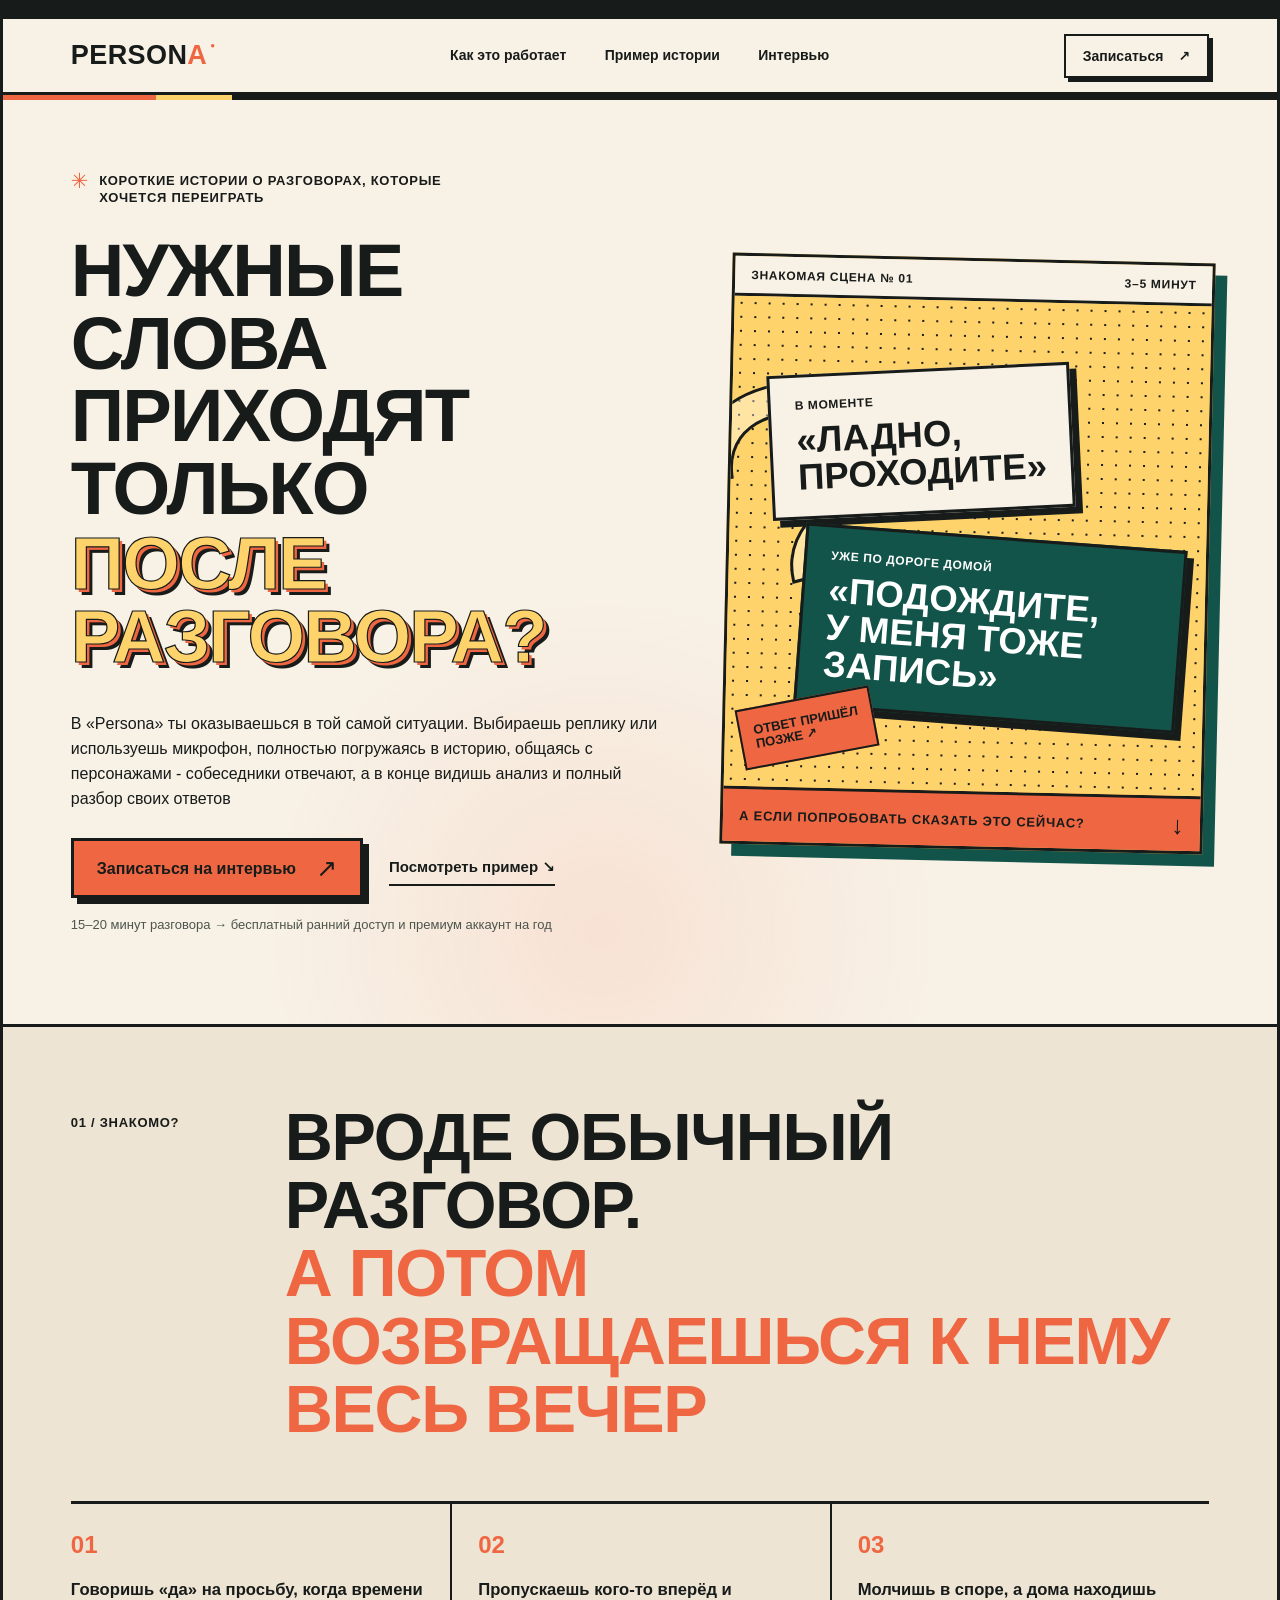
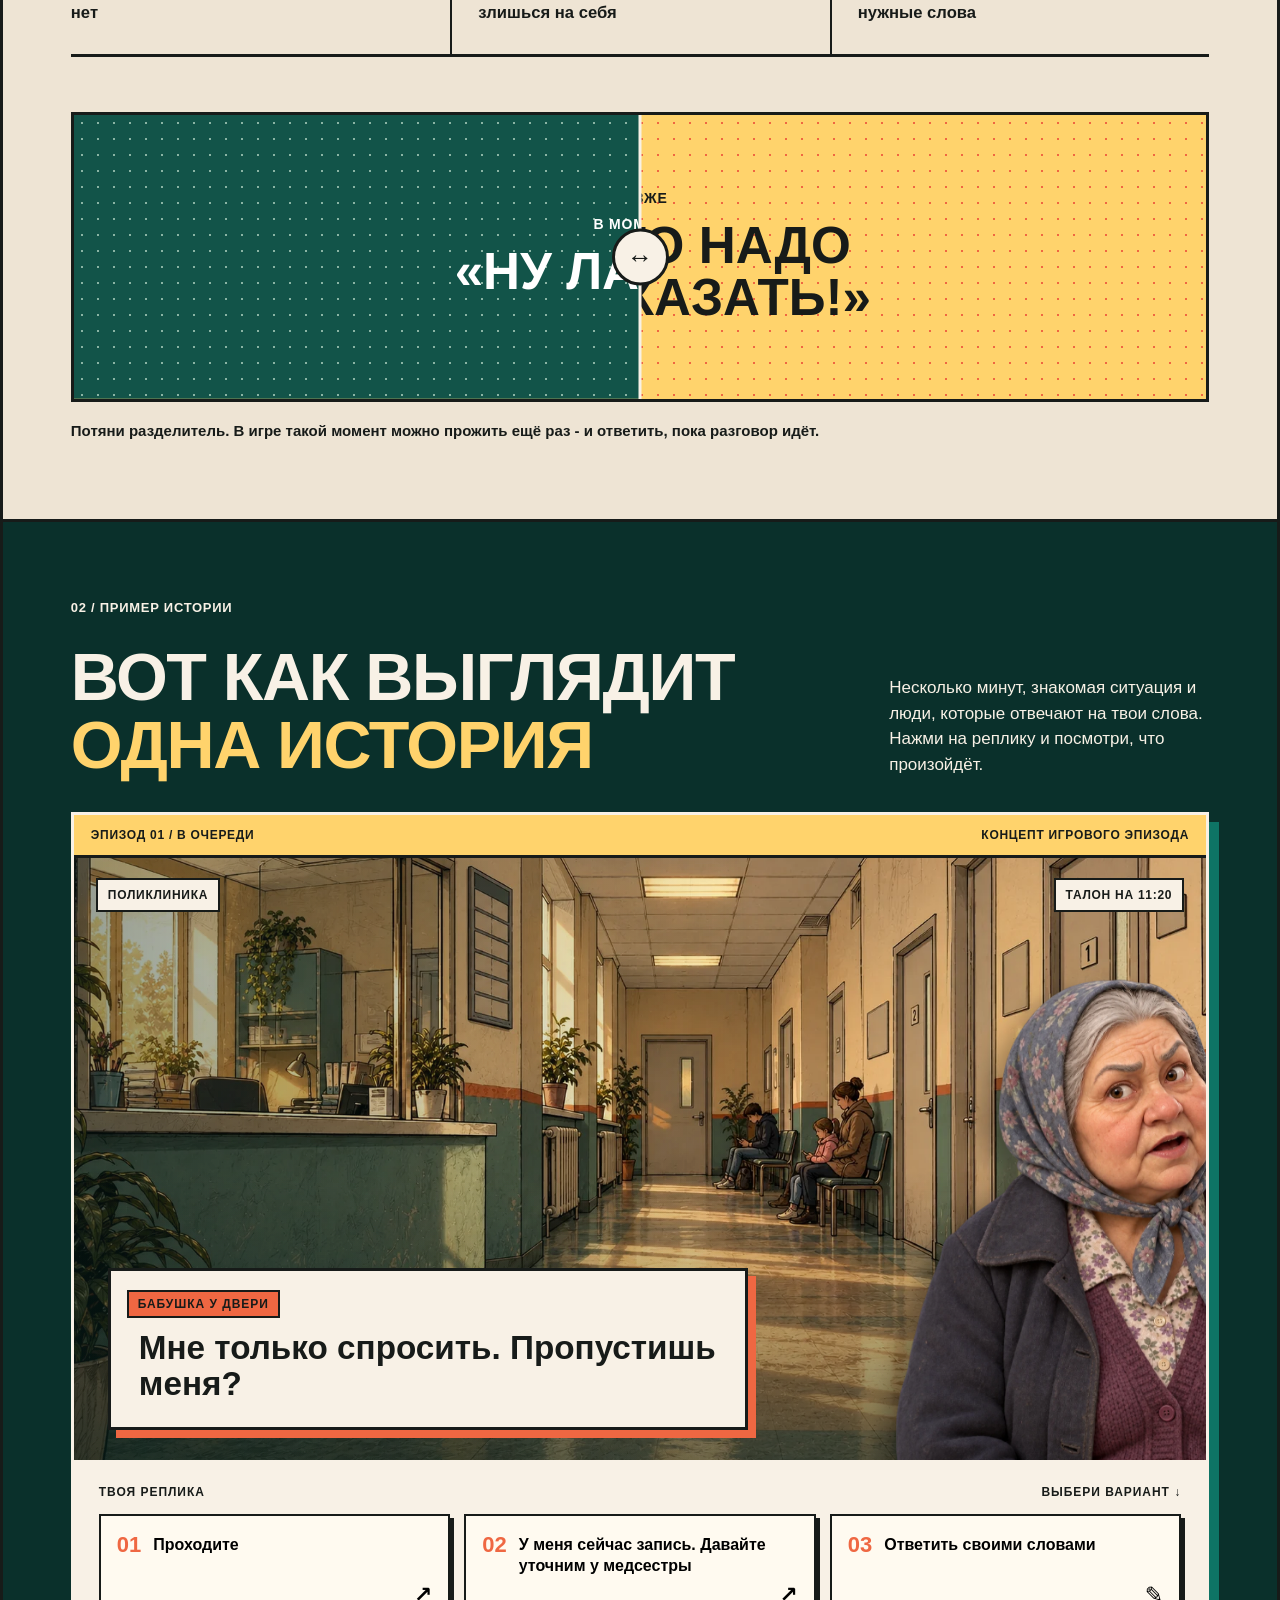
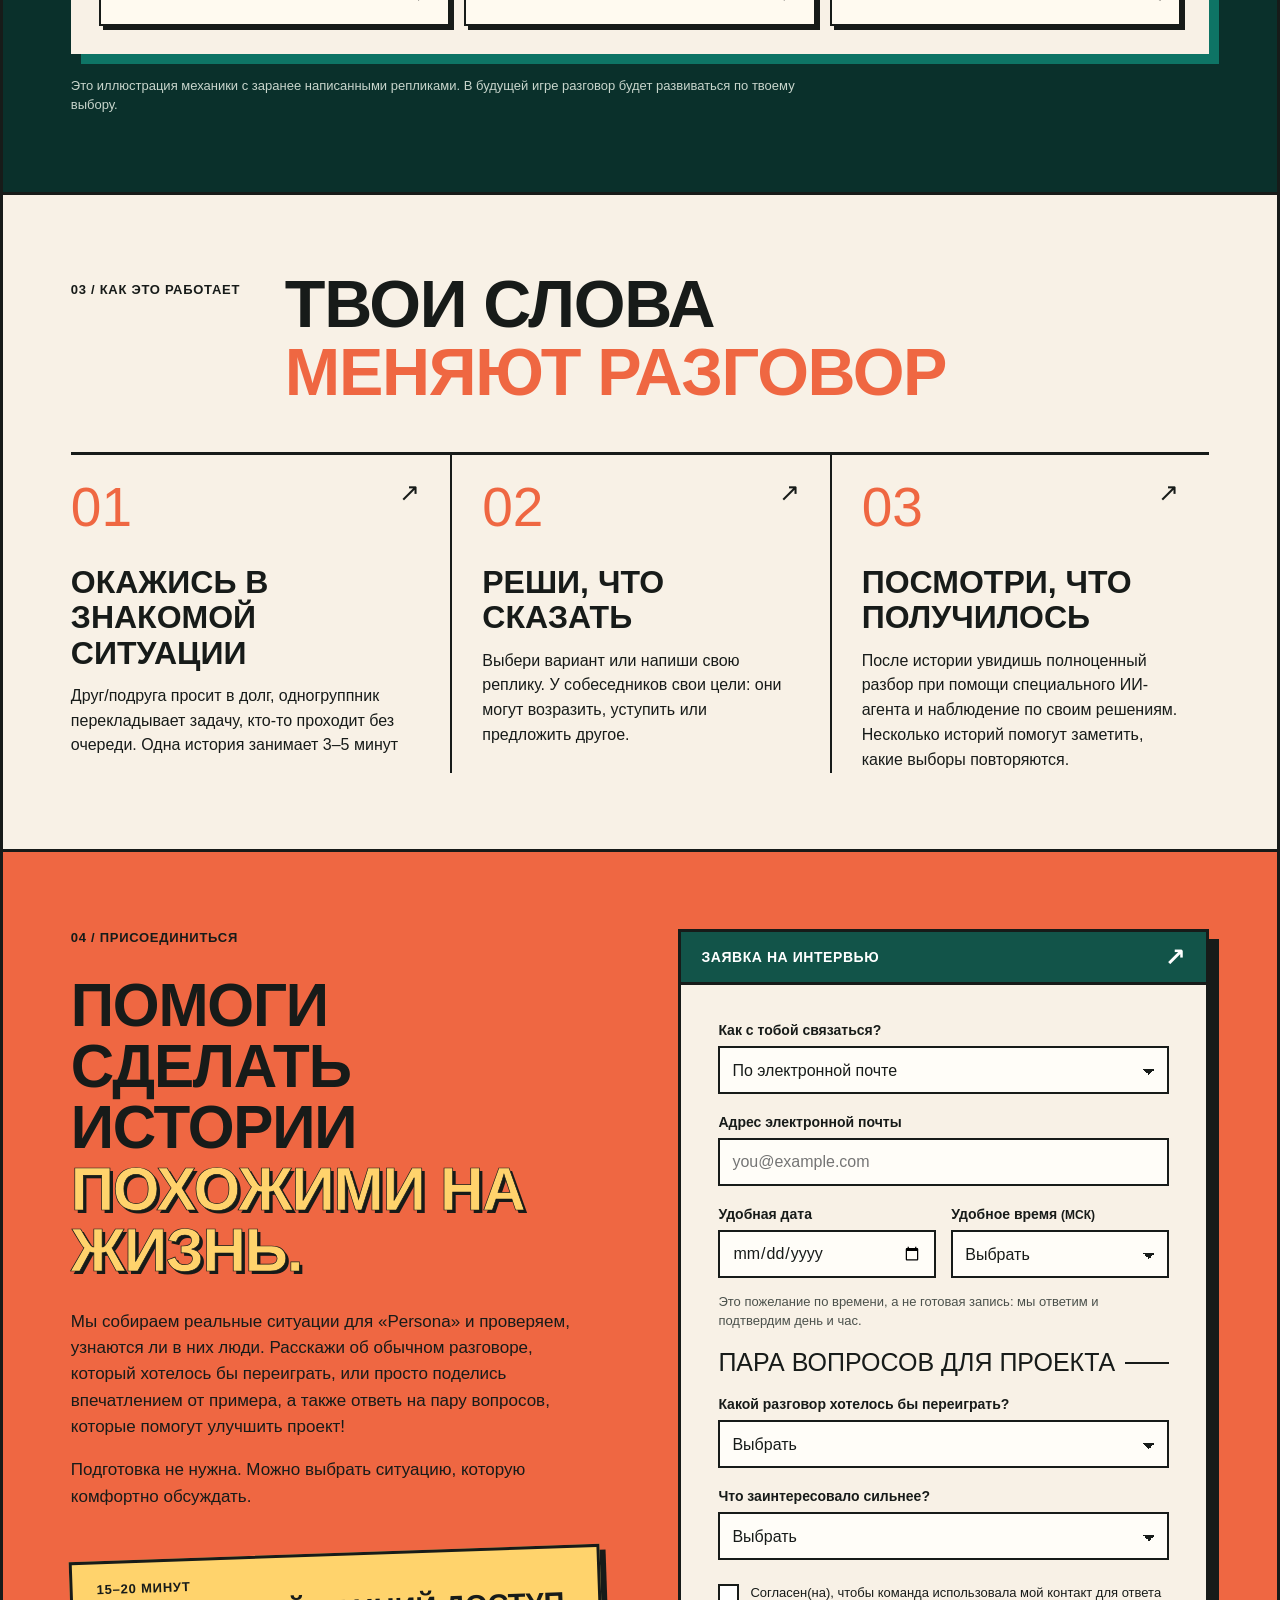
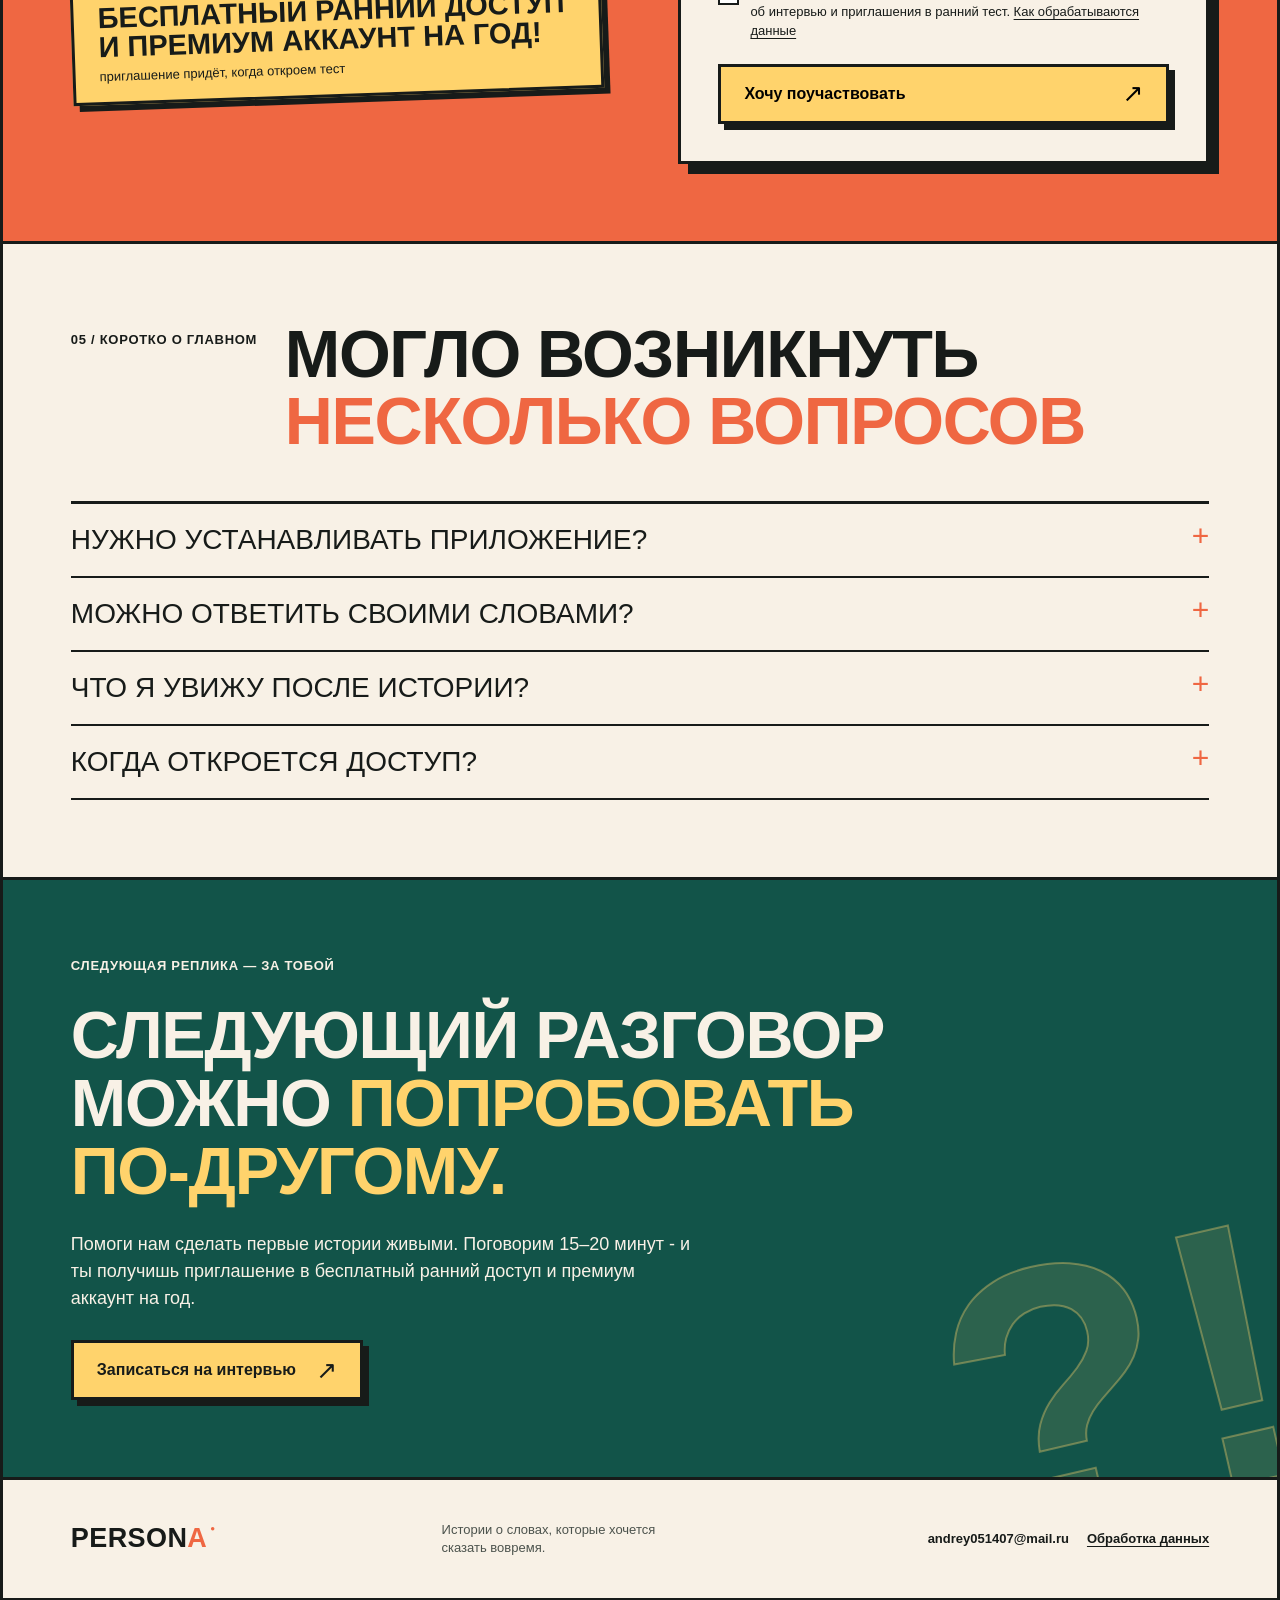
==== index.html @ 8c2a0b8b "update dots" ====
<!doctype html>
<html lang="ru">
  <head>
    <meta charset="utf-8">
    <meta name="viewport" content="width=device-width, initial-scale=1">
    <meta name="theme-color" content="#f8f1e6">
    <meta name="description" content="«Persona» — короткие интерактивные истории о знакомых разговорах. Поговори с командой 15–20 минут и получи приглашение в бесплатный ранний доступ и премиум аккаунт на год.">
    <meta property="og:title" content="Persona — разговор можно попробовать по-другому">
    <meta property="og:description" content="Нужные слова приходят только после разговора? Короткие истории о выборе слов в знакомых ситуациях.">
    <meta property="og:type" content="website">
    <title>Persona — разговор можно попробовать по-другому</title>
    <link rel="stylesheet" href="./styles.css">
    <script defer src="./config.js"></script>
    <script defer src="./script.js"></script>
  </head>
  <body>
    <a class="skip-link" href="#main">К содержанию</a>
    <div class="site-shell">
      <header class="site-header">
        <a class="wordmark" href="#top" aria-label="Persona — наверх">PERSON<span>A</span><span class="wordmark-dot">●</span></a>
        <nav class="main-nav" aria-label="Разделы сайта">
          <a href="#how">Как это работает</a>
          <a href="#story">Пример истории</a>
          <a href="#interview">Интервью</a>
        </nav>
        <a class="header-cta" href="#interview">Записаться <span aria-hidden="true">↗</span></a>
      </header>

      <main id="main">
        <section id="top" class="hero section-frame">
          <div class="hero-copy">
            <p class="eyebrow"><span class="eyebrow-mark">✳</span> Короткие истории о разговорах, которые хочется переиграть</p>
            <h1>Нужные слова<br>приходят только<br><span class="hero-impact">после<br>разговора?</span></h1>
            <p class="hero-description">В «Persona» ты оказываешься в той самой ситуации. Выбираешь реплику или используешь микрофон, полностью погружаясь в историю, общаясь с персонажами - собеседники отвечают, а в конце видишь анализ и полный разбор своих ответов</p>
            <div class="hero-actions">
              <a class="button button-primary" href="#interview">Записаться на интервью <span aria-hidden="true">↗</span></a>
              <a class="text-link" href="#story">Посмотреть пример <span aria-hidden="true">↘</span></a>
            </div>
            <p class="microcopy">15–20 минут разговора → бесплатный ранний доступ и премиум аккаунт на год</p>
          </div>
          <div class="hero-art" aria-label="Иллюстрация: обычный ответ в моменте и более точные слова позже">
            <div class="poster-top"><span>ЗНАКОМАЯ СЦЕНА № 01</span><span>3–5 МИНУТ</span></div>
            <div class="poster-body">
              <div class="poster-burst" aria-hidden="true">?</div>
              <div class="poster-speech poster-speech-one"><small>В МОМЕНТЕ</small><strong>«Ладно,<br>проходите»</strong></div>
              <div class="poster-speech poster-speech-two"><small>УЖЕ ПО ДОРОГЕ ДОМОЙ</small><strong>«Подождите,<br>у меня тоже запись»</strong></div>
              <div class="poster-stamp">ОТВЕТ ПРИШЁЛ<br>ПОЗЖЕ ↗</div>
            </div>
            <div class="poster-bottom"><span>А ЕСЛИ ПОПРОБОВАТЬ СКАЗАТЬ ЭТО СЕЙЧАС?</span><span>↓</span></div>
          </div>
        </section>

        <section class="recognition section-frame" aria-labelledby="recognition-title">
          <div class="section-heading-row">
            <p class="section-index">01 / ЗНАКОМО?</p>
            <h2 id="recognition-title">Вроде обычный разговор.<br><em>А потом возвращаешься к нему весь вечер</em></h2>
          </div>
          <div class="recognition-list">
            <p><span>01</span> Говоришь «да» на просьбу, когда времени нет</p>
            <p><span>02</span> Пропускаешь кого-то вперёд и злишься на себя</p>
            <p><span>03</span> Молчишь в споре, а дома находишь нужные слова</p>
          </div>
          <div class="comparison" id="comparison" style="--split:50%">
            <div class="comparison-side comparison-after"><div><span>ПОЗЖЕ</span><strong>«Вот что надо<br>было сказать!»</strong></div></div>
            <div class="comparison-side comparison-before"><div><span>В МОМЕНТЕ</span><strong>«Ну ладно...»</strong></div></div>
            <div class="comparison-line" aria-hidden="true"><span>↔</span></div>
            <input class="comparison-range" type="range" min="0" max="100" value="50" aria-label="Открыть ответ в моменте поверх мысли после разговора">
          </div>
          <p class="comparison-caption">Потяни разделитель. В игре такой момент можно прожить ещё раз - и ответить, пока разговор идёт.</p>
        </section>

        <section id="story" class="story-section section-frame" aria-labelledby="story-title">
          <div class="story-intro">
            <div><p class="section-index">02 / ПРИМЕР ИСТОРИИ</p><h2 id="story-title">Вот как выглядит<br><em>одна история</em></h2></div>
            <p>Несколько минут, знакомая ситуация и люди, которые отвечают на твои слова. Нажми на реплику и посмотри, что произойдёт.</p>
          </div>
          <div class="story-shell">
            <div class="story-topbar"><span>ЭПИЗОД 01 / В ОЧЕРЕДИ</span><span>КОНЦЕПТ ИГРОВОГО ЭПИЗОДА</span></div>
            <div class="scene" id="scene">
              <img class="scene-background" src="./assets/clinic-corridor.webp" alt="Рисованный коридор российской поликлиники с ожидающими приёма людьми" width="1600" height="900">
              <div class="scene-shade" aria-hidden="true"></div>
              <img class="scene-character" id="sceneCharacter" src="./assets/grandmother-neutral.webp" alt="Пожилая женщина в платке ждёт у двери кабинета" width="1145" height="1374">
              <div class="scene-meta"><span>ПОЛИКЛИНИКА</span><span>ТАЛОН НА 11:20</span></div>
              <div class="dialogue" aria-live="polite"><span class="dialogue-speaker" id="speaker">БАБУШКА У ДВЕРИ</span><p id="dialogueText">Мне только спросить. Пропустишь меня?</p></div>
            </div>
            <div class="choice-area" id="choiceArea">
              <div class="choice-label"><span>ТВОЯ РЕПЛИКА</span><span>ВЫБЕРИ ВАРИАНТ ↓</span></div>
              <div class="choices">
                <button type="button" class="choice" data-choice="agree"><span class="choice-number">01</span><span>Проходите</span><span class="choice-arrow" aria-hidden="true">↗</span></button>
                <button type="button" class="choice" data-choice="clarify"><span class="choice-number">02</span><span>У меня сейчас запись. Давайте уточним у медсестры</span><span class="choice-arrow" aria-hidden="true">↗</span></button>
                <button type="button" class="choice choice-own" id="ownReplyButton" aria-expanded="false" aria-controls="ownReplyPanel"><span class="choice-number">03</span><span>Ответить своими словами</span><span class="choice-arrow" aria-hidden="true">✎</span></button>
              </div>
              <form class="own-reply" id="ownReplyPanel" hidden>
                <label for="ownReply">Что бы ты сказал(а)?</label>
                <div class="own-reply-input"><input id="ownReply" name="ownReply" maxlength="220" placeholder="Напиши свою реплику…" required><button class="mic-button" id="micButton" type="button" hidden aria-label="Произнести ответ" title="Произнести ответ"><svg viewBox="0 0 24 24" aria-hidden="true"><rect x="9" y="2" width="6" height="13" rx="3"/><path d="M5 11a7 7 0 0 0 14 0M12 18v4m-4 0h8"/></svg></button><button class="reply-submit" type="submit">Ответить ↗</button></div>
                <p class="reply-hint" id="replyHint">Это концепт. Написанный ответ покажет пример продолжения, без анализа твоих слов.</p>
              </form>
              <div class="story-result" id="storyResult" hidden aria-live="polite"><p class="result-label">КОНЦЕПТ РАЗБОРА</p><p id="resultText"></p><p class="method-label">ЧТО МОЖНО ПОПРОБОВАТЬ</p><p class="method-text" id="methodText"></p><button type="button" class="reset-button" id="resetStory">Попробовать другой ответ ↺</button></div>
            </div>
          </div>
          <p class="story-note">Это иллюстрация механики с заранее написанными репликами. В будущей игре разговор будет развиваться по твоему выбору.</p>
        </section>

        <section id="how" class="how-section section-frame" aria-labelledby="how-title">
          <div class="section-heading-row"><p class="section-index">03 / КАК ЭТО РАБОТАЕТ</p><h2 id="how-title">Твои слова<br><em>меняют разговор</em></h2></div>
          <div class="how-grid">
            <article><span class="how-number">01<span aria-hidden="true">↗</span></span><h3>Окажись в знакомой ситуации</h3><p>Друг/подруга просит в долг, одногруппник перекладывает задачу, кто-то проходит без очереди. Одна история занимает 3–5 минут</p></article>
            <article><span class="how-number">02<span aria-hidden="true">↗</span></span><h3>Реши, что сказать</h3><p>Выбери вариант или напиши свою реплику. У собеседников свои цели: они могут возразить, уступить или предложить другое.</p></article>
            <article><span class="how-number">03<span aria-hidden="true">↗</span></span><h3>Посмотри, что получилось</h3><p>После истории увидишь полноценный разбор при помощи специального ИИ-агента и наблюдение по своим решениям. Несколько историй помогут заметить, какие выборы повторяются.</p></article>
          </div>
        </section>

        <section id="interview" class="interview-section section-frame" aria-labelledby="interview-title">
          <div class="interview-copy">
            <p class="section-index">04 / ПРИСОЕДИНИТЬСЯ</p>
            <h2 id="interview-title">Помоги сделать истории <em>похожими на жизнь.</em></h2>
            <p>Мы собираем реальные ситуации для «Persona» и проверяем, узнаются ли в них люди. Расскажи об обычном разговоре, который хотелось бы переиграть, или просто поделись впечатлением от примера, а также ответь на пару вопросов, которые помогут улучшить проект!</p>
            <p>Подготовка не нужна. Можно выбрать ситуацию, которую комфортно обсуждать.</p>
            <div class="interview-sticker"><span>15–20 МИНУТ</span><strong>бесплатный ранний доступ и премиум аккаунт на год!</strong><small>приглашение придёт, когда откроем тест</small></div>
          </div>
          <div class="form-panel">
            <div class="form-heading"><span>ЗАЯВКА НА ИНТЕРВЬЮ</span><span>↗</span></div>
            <form id="interviewForm" novalidate>
              <label for="contactMethod">Как с тобой связаться?</label>
              <select id="contactMethod" name="Способ связи" required><option value="email">По электронной почте</option><option value="telegram">В Telegram</option></select>
              <label for="contactValue" id="contactLabel">Адрес электронной почты</label>
              <input id="contactValue" name="email" type="email" inputmode="email" autocomplete="email" placeholder="you@example.com" required>
              <div class="form-pair"><div><label for="preferredDate">Удобная дата</label><input id="preferredDate" name="Предпочтительная дата" type="date" required></div><div><label for="preferredTime">Удобное время <small>(МСК)</small></label><select id="preferredTime" name="Предпочтительное время (МСК)" required><option value="">Выбрать</option><option>10:00–12:00</option><option>12:00–14:00</option><option>14:00–16:00</option><option>16:00–18:00</option><option>18:00–20:00</option></select></div></div>
              <p class="form-note">Это пожелание по времени, а не готовая запись: мы ответим и подтвердим день и час.</p>
              <fieldset class="research-fields"><legend>Пара вопросов для проекта</legend><label for="sceneInterest">Какой разговор хотелось бы переиграть?</label><select id="sceneInterest" name="Интересная ситуация" required><option value="">Выбрать</option><option>С друзьями</option><option>На учёбе</option><option>В очереди или другом общественном месте</option><option>Пока не знаю</option></select><label for="featureInterest">Что заинтересовало сильнее?</label><select id="featureInterest" name="Интересная возможность" required><option value="">Выбрать</option><option>Выбор реплики</option><option>Возможность ответить голосом</option><option>Разбор после истории</option><option>Пока не знаю</option></select></fieldset>
              <div class="honeypot" aria-hidden="true"><label for="companySite">Сайт компании</label><input id="companySite" name="_gotcha" type="text" tabindex="-1" autocomplete="off"></div>
              <label class="consent"><input id="consent" name="Согласие на связь" type="checkbox" required><span>Согласен(на), чтобы команда использовала мой контакт для ответа об интервью и приглашения в ранний тест. <a href="./privacy.html">Как обрабатываются данные</a></span></label>
              <button class="button button-form" id="submitButton" type="submit">Хочу поучаствовать <span aria-hidden="true">↗</span></button>
              <p class="form-status" id="formStatus" role="status" aria-live="polite"></p>
            </form>
          </div>
        </section>

        <section class="faq-section section-frame" aria-labelledby="faq-title"><div class="section-heading-row"><p class="section-index">05 / КОРОТКО О ГЛАВНОМ</p><h2 id="faq-title">Могло возникнуть<br><em>несколько вопросов</em></h2></div><div class="faq-list">
          <details><summary>Нужно устанавливать приложение?</summary><p>Нет. Раннюю версию планируем открыть по ссылке в браузере и в Telegram.</p></details>
          <details><summary>Можно ответить своими словами?</summary><p>Да, можно выбрать вариант, написать свою реплику или произнести её. В этом концепте кнопка микрофона появляется, если браузер поддерживает распознавание речи.</p></details>
          <details><summary>Что я увижу после истории?</summary><p>Полный разбор своих решений и методику, по которой можно улучшить свои ответы. По нескольким историям можно будет увидеть, какие выборы повторяются, а над какими вещами ещё стоит поработать.</p></details>
          <details><summary>Когда откроется доступ?</summary><p>Пришлём приглашение участникам интервью, когда будет готов ранний тест.</p></details>
        </div></section>

        <section class="final-cta section-frame" aria-labelledby="final-title"><div><p class="section-index">СЛЕДУЮЩАЯ РЕПЛИКА — ЗА ТОБОЙ</p><h2 id="final-title">Следующий разговор можно <em>попробовать по-другому.</em></h2><p>Помоги нам сделать первые истории живыми. Поговорим 15–20 минут - и ты получишь приглашение в бесплатный ранний доступ и премиум аккаунт на год.</p><a class="button button-light" href="#interview">Записаться на интервью <span aria-hidden="true">↗</span></a></div><span class="final-glyph" aria-hidden="true">?!</span></section>
      </main>

      <footer class="site-footer"><a class="wordmark" href="#top">PERSON<span>A</span><span class="wordmark-dot">●</span></a><span>Истории о словах, которые хочется сказать вовремя.</span><div><span>andrey051407@mail.ru</span><a href="./privacy.html">Обработка данных</a></div></footer>
    </div>
  </body>
</html>
---- styles.css ----
@charset "UTF-8";
:root{--paper:#f8f1e6;--paper-deep:#eee4d4;--ink:#171b19;--teal:#125449;--teal-deep:#0a302b;--orange:#ef6742;--yellow:#ffd36c;--pink:#ff9b83;--line:3px solid var(--ink);font-family:Arial,"DejaVu Sans",sans-serif;color:var(--ink);background:var(--ink)}
*{box-sizing:border-box}
html{scroll-behavior:smooth}
body{margin:0;min-width:320px}
button,input,select{font:inherit}
button,a{-webkit-tap-highlight-color:transparent}
button{cursor:pointer}
a{color:inherit}
img{max-width:100%}
:focus-visible{outline:3px solid #156eec;outline-offset:4px}
::selection{background:var(--orange);color:var(--ink)}
.skip-link{position:absolute;z-index:100;left:20px;top:-80px;background:var(--yellow);border:var(--line);padding:12px 18px;font-weight:700}
.skip-link:focus{top:16px}
.site-shell{max-width:1580px;margin:16px auto;background:var(--paper);border:var(--line);box-shadow:9px 9px 0 #0c3d36;overflow:clip}
.section-frame{padding:clamp(48px,6vw,94px) clamp(24px,5.3vw,86px);scroll-margin-top:78px}
.site-header{height:76px;display:flex;align-items:center;justify-content:space-between;gap:24px;padding:0 clamp(24px,5.3vw,86px);border-bottom:var(--line);background:var(--paper);position:sticky;top:0;z-index:30}
.site-header:after{content:"";height:5px;position:absolute;bottom:-8px;left:0;right:0;background:linear-gradient(90deg,var(--orange) 0 12%,var(--yellow) 12% 18%,var(--ink) 18%)}
.wordmark{font-family:Impact,"Arial Narrow","Nimbus Sans Narrow",sans-serif;font-weight:900;font-size:27px;letter-spacing:.015em;text-decoration:none;white-space:nowrap;line-height:1}
.wordmark span:first-child{color:var(--orange)}.wordmark-dot{font-family:Arial,sans-serif;font-size:8px;vertical-align:top;margin-left:3px;color:var(--orange)}
.main-nav{display:flex;align-items:center;gap:clamp(18px,3vw,44px);font-size:14px;font-weight:800}
.main-nav a{text-decoration:none;border-bottom:2px solid transparent;padding:6px 0}.main-nav a:hover{border-color:var(--orange)}
.header-cta{display:inline-flex;gap:15px;align-items:center;padding:12px 17px;border:2px solid var(--ink);font-size:14px;font-weight:900;text-decoration:none;white-space:nowrap;box-shadow:4px 4px 0 var(--ink);transition:transform .18s,box-shadow .18s}
.header-cta:hover{transform:translate(2px,2px);box-shadow:2px 2px 0 var(--ink);background:var(--yellow)}
.hero{display:grid;grid-template-columns:minmax(0,1.1fr) minmax(0,.9fr);align-items:center;gap:clamp(28px,5vw,90px);background:radial-gradient(circle at 47% 90%,rgba(239,103,66,.11),transparent 31%),var(--paper);border-bottom:var(--line);padding-top:clamp(55px,6vw,90px);padding-bottom:clamp(65px,7vw,105px)}
.hero-copy{position:relative;z-index:1}.eyebrow,.section-index{font-weight:900;font-size:13px;line-height:1.35;letter-spacing:.055em;text-transform:uppercase;margin:0 0 28px}
.eyebrow{max-width:430px;display:flex;align-items:flex-start;gap:10px}.eyebrow-mark{color:var(--orange);font-size:21px;line-height:.9}
h1,h2,h3,p{margin-top:0}h1,h2,h3{font-family:Impact,"Arial Narrow","Nimbus Sans Narrow","DejaVu Sans Condensed",sans-serif;font-stretch:condensed}
h1{font-size:clamp(52px,5.8vw,96px);line-height:.98;letter-spacing:-.025em;margin:0 0 31px;text-transform:uppercase;font-weight:900}
.hero-impact{color:var(--yellow);-webkit-text-stroke:1.2px var(--ink);text-shadow:3px 3px 0 var(--orange),6px 6px 0 var(--ink);display:inline-block;padding:2px 10px 8px 0}
.hero-description{font-size:clamp(16px,1.25vw,19px);line-height:1.55;max-width:600px;margin-bottom:27px}
.hero-actions{display:flex;align-items:center;gap:26px;flex-wrap:wrap}.button{border:var(--line);display:inline-flex;align-items:center;justify-content:space-between;gap:20px;padding:17px 23px;text-decoration:none;font-size:16px;font-weight:900;min-height:60px;line-height:1.1;transition:transform .18s,box-shadow .18s,background .18s}.button span{font-size:25px;font-weight:500;line-height:.6}
.button-primary{background:var(--orange);box-shadow:6px 6px 0 var(--ink)}.button-primary:hover,.button-form:hover,.button-light:hover{transform:translate(3px,3px);box-shadow:3px 3px 0 var(--ink)}.text-link{font-size:15px;font-weight:900;text-decoration:none;border-bottom:2px solid var(--ink);padding:8px 0}.text-link:hover{color:var(--teal);border-color:var(--teal)}
.microcopy{font-size:13px;line-height:1.4;margin:18px 0 0;max-width:540px;color:#4d554d}
.hero-art{border:var(--line);background:var(--yellow);min-height:590px;display:grid;grid-template-rows:40px 1fr 55px;box-shadow:12px 12px 0 var(--teal);transform:rotate(1.3deg);max-width:590px;width:100%;justify-self:center}
.poster-top,.poster-bottom{display:flex;align-items:center;justify-content:space-between;gap:12px;padding:8px 16px;font-size:12px;letter-spacing:.06em;font-weight:900}.poster-top{background:var(--paper);border-bottom:var(--line)}.poster-bottom{border-top:var(--line);background:var(--orange);font-size:13px}.poster-bottom span:last-child{font-size:25px}
.poster-body{position:relative;min-height:490px;padding:30px;background:radial-gradient(var(--ink) .9px,transparent 1px) 0 0/14px 14px,var(--yellow);overflow:hidden}
.poster-burst{position:absolute;font-family:Impact,sans-serif;font-size:380px;line-height:1;color:rgba(255,255,255,.38);-webkit-text-stroke:3px var(--ink);transform:rotate(-16deg);left:-35px;top:30px}
.poster-speech{position:absolute;border:var(--line);padding:21px 24px;box-shadow:7px 7px 0 var(--ink);z-index:1}.poster-speech small{display:block;font-size:12px;font-weight:900;letter-spacing:.05em;margin-bottom:9px}.poster-speech strong{font-family:Impact,"Arial Narrow","DejaVu Sans Condensed",sans-serif;font-size:clamp(27px,2.85vw,42px);line-height:1.02;text-transform:uppercase;letter-spacing:.005em;font-weight:900;display:block}
.poster-speech-one{top:14%;left:8%;background:var(--paper);transform:rotate(-4deg)}.poster-speech-two{top:48%;right:5%;background:var(--teal);color:#fff;transform:rotate(3deg);max-width:80%}.poster-stamp{position:absolute;bottom:6%;left:3%;border:2px solid var(--ink);background:var(--orange);font-size:13px;font-weight:900;line-height:1.1;padding:14px 13px;transform:rotate(-12deg);z-index:2}
.section-heading-row{display:grid;grid-template-columns:190px 1fr;gap:24px;align-items:start}.section-heading-row .section-index{padding-top:10px}
h2{font-size:clamp(43px,5.2vw,78px);line-height:1.02;letter-spacing:-.02em;text-transform:uppercase;font-weight:900;margin:0 0 45px}h2 em{font-style:normal;color:var(--orange)}
.recognition{background:var(--paper-deep);border-bottom:var(--line)}.recognition-list{display:grid;grid-template-columns:repeat(3,1fr);border-top:var(--line);border-bottom:var(--line);margin:12px 0 55px}.recognition-list p{font-size:clamp(16px,1.3vw,19px);line-height:1.42;font-weight:700;margin:0;padding:24px 26px 29px 0}.recognition-list p+p{border-left:2px solid var(--ink);padding-left:26px}.recognition-list span{display:block;color:var(--orange);font-family:Impact,sans-serif;font-size:24px;margin-bottom:16px}
.comparison{position:relative;height:290px;border:var(--line);overflow:hidden;--split:50%;background:var(--yellow)}.comparison-side{position:absolute;inset:0;display:flex;align-items:center;justify-content:center;text-align:center}.comparison-side div{display:flex;flex-direction:column;align-items:center;justify-content:center;gap:14px;width:min(86%,920px);height:100%}.comparison-side span{font-size:14px;font-weight:900;letter-spacing:.06em}.comparison-side strong{font-family:Impact,"Arial Narrow","DejaVu Sans Condensed",sans-serif;font-size:clamp(36px,4vw,64px);line-height:1.02;text-transform:uppercase;font-weight:900}.comparison-before{z-index:1;background:radial-gradient(#8ab4a4 1px,transparent 1.5px) 0 0/16px 16px,var(--teal);color:#fff;clip-path:inset(0 calc(100% - var(--split)) 0 0)}.comparison-after{background:radial-gradient(var(--orange) 1px,transparent 1.5px) 0 0/16px 16px,var(--yellow)}
.comparison-line{position:absolute;z-index:2;top:0;bottom:0;left:var(--split);width:3px;background:var(--paper);pointer-events:none;transform:translateX(-50%)}.comparison-line span{position:absolute;top:50%;left:50%;transform:translate(-50%,-50%);display:grid;place-items:center;width:57px;height:57px;background:var(--paper);border:var(--line);border-radius:50%;font-size:26px;font-weight:700;color:var(--ink)}.comparison-range{appearance:none;-webkit-appearance:none;position:absolute;z-index:3;top:0;bottom:0;left:-30px;width:calc(100% + 60px);height:100%;margin:0;background:transparent;cursor:ew-resize}.comparison-range::-webkit-slider-thumb{appearance:none;-webkit-appearance:none;border:0;background:transparent;width:60px;height:290px}.comparison-range::-moz-range-thumb{border:0;background:transparent;width:60px;height:290px}.comparison-range:focus-visible{outline:4px solid #156eec;outline-offset:-6px}.comparison-caption{font-size:15px;line-height:1.5;font-weight:700;margin:18px 0 0}
.story-section{background:var(--teal-deep);color:var(--paper);border-bottom:var(--line)}.story-intro{display:flex;justify-content:space-between;align-items:end;gap:40px}.story-intro h2{margin-bottom:32px}.story-intro em{color:var(--yellow)}.story-intro>p{max-width:320px;font-size:17px;line-height:1.5;margin-bottom:35px}.story-shell{border:3px solid var(--paper);box-shadow:10px 10px 0 #0e7465;color:var(--ink)}.story-topbar{background:var(--yellow);display:flex;justify-content:space-between;gap:20px;padding:13px 17px;border-bottom:var(--line);font-size:12px;letter-spacing:.06em;font-weight:900}.scene{height:clamp(450px,47vw,620px);position:relative;overflow:hidden;background:#9d9c79;isolation:isolate}.scene-background{position:absolute;width:106%;height:106%;max-width:none;left:-3%;top:-3%;object-fit:cover;transform:translate3d(var(--bg-x,0px),var(--bg-y,0px),0);transition:transform .3s ease}.scene-shade{position:absolute;inset:0;background:linear-gradient(90deg,rgba(8,31,27,.42),transparent 60%),linear-gradient(0deg,rgba(8,31,27,.55),transparent 48%);z-index:1}.scene-character{position:absolute;z-index:2;right:4%;bottom:-23%;height:115%;width:auto;max-width:none;object-fit:contain;filter:drop-shadow(-16px 10px 10px rgba(0,0,0,.28));transform:translate3d(var(--person-x,0px),var(--person-y,0px),0);transition:transform .3s ease}.scene-meta{position:absolute;z-index:3;top:20px;left:22px;right:22px;display:flex;justify-content:space-between;gap:10px;color:var(--ink);font-size:12px;font-weight:900;letter-spacing:.06em}.scene-meta span{background:var(--paper);border:2px solid var(--ink);padding:8px 10px}.dialogue{position:absolute;z-index:4;left:3%;bottom:5%;width:min(60%,640px);border:var(--line);background:var(--paper);box-shadow:8px 8px 0 var(--orange);padding:23px 28px 24px}.dialogue-speaker{display:inline-block;font-size:12px;font-weight:900;letter-spacing:.08em;background:var(--orange);border:2px solid var(--ink);padding:5px 9px;margin:-42px 0 12px -12px}.dialogue p{font-family:Impact,"Arial Narrow","DejaVu Sans Condensed",sans-serif;font-weight:800;font-size:clamp(24px,2.6vw,38px);line-height:1.1;margin:0}.choice-area{padding:25px;background:var(--paper)}.choice-label{display:flex;justify-content:space-between;gap:10px;font-size:12px;font-weight:900;letter-spacing:.08em;padding:0 0 15px}.choices{display:grid;grid-template-columns:repeat(3,1fr);gap:14px}.choice{min-height:112px;padding:18px 16px;border:2px solid var(--ink);background:#fffaf0;box-shadow:4px 4px 0 var(--ink);text-align:left;display:flex;gap:12px;align-items:flex-start;font-size:16px;font-weight:800;line-height:1.35;transition:background .16s,transform .16s,box-shadow .16s}.choice:hover,.choice:focus-visible{background:var(--yellow);transform:translate(-2px,-2px);box-shadow:6px 6px 0 var(--orange),9px 9px 0 var(--ink)}.choice.is-selected{background:var(--yellow);box-shadow:0 0 0 5px var(--orange),6px 6px 0 var(--ink)}.choice-number{font-family:Impact,sans-serif;font-size:22px;line-height:1;color:var(--orange);flex:none}.choice-arrow{font-size:22px;line-height:1;margin-left:auto;align-self:flex-end}.own-reply{margin-top:22px;border-top:2px solid var(--ink);padding-top:18px}.own-reply[hidden],.story-result[hidden]{display:none}.own-reply label{display:block;font-weight:900;font-size:15px;margin-bottom:9px}.own-reply-input{display:flex;border:2px solid var(--ink);background:#fff}.own-reply-input input{flex:1;min-width:0;padding:15px;font-size:16px;border:0;background:transparent;outline-offset:-3px}.mic-button,.reply-submit{border:0;border-left:2px solid var(--ink);background:var(--yellow);padding:0 15px;font-weight:900}.mic-button[hidden]{display:none}.mic-button svg{width:23px;height:23px;fill:none;stroke:var(--ink);stroke-width:2;stroke-linecap:round}.mic-button.is-listening{background:var(--orange);animation:pulse 1.3s infinite}.reply-submit{background:var(--orange)}.reply-hint{font-size:13px;line-height:1.45;margin:9px 0 0}.story-result{margin-top:20px;border:var(--line);background:var(--yellow);padding:20px 22px}.result-label{font-size:12px;font-weight:900;letter-spacing:.06em;margin:0 0 7px}.story-result #resultText{font-size:18px;line-height:1.45;font-weight:700;margin:0 0 14px}.reset-button{background:transparent;border:0;border-bottom:2px solid var(--ink);padding:3px 0;font-size:14px;font-weight:900}.story-note{font-size:13px;line-height:1.5;max-width:750px;color:#c8d5cc;margin:22px 0 0}
.how-section{background:var(--paper);border-bottom:var(--line)}.how-grid{display:grid;grid-template-columns:repeat(3,1fr);gap:0;border-top:var(--line)}.how-grid article{padding:25px 30px 0 0}.how-grid article+article{padding-left:30px;border-left:2px solid var(--ink)}.how-number{font-family:Impact,sans-serif;font-size:55px;color:var(--orange);line-height:1;display:flex;justify-content:space-between}.how-number span{font-family:Arial,sans-serif;font-size:25px;color:var(--ink)}.how-grid h3{font-size:clamp(25px,2.5vw,35px);text-transform:uppercase;line-height:1.1;margin:30px 0 13px}.how-grid p{font-size:16px;line-height:1.55;margin:0}
.interview-section{display:grid;grid-template-columns:minmax(0,1fr) minmax(0,1fr);gap:clamp(35px,6vw,95px);background:var(--orange);border-bottom:var(--line)}.interview-copy h2{font-size:clamp(44px,4.7vw,69px);margin-bottom:27px}.interview-copy h2 em{color:var(--yellow);-webkit-text-stroke:.7px var(--ink);text-shadow:3px 3px 0 var(--ink)}.interview-copy>p:not(.section-index){font-size:17px;line-height:1.55;max-width:600px}.interview-sticker{margin-top:43px;display:flex;flex-direction:column;gap:7px;width:fit-content;max-width:100%;border:var(--line);padding:18px 24px;background:var(--yellow);box-shadow:6px 6px 0 var(--ink);transform:rotate(-2deg)}.interview-sticker span{font-size:13px;font-weight:900;letter-spacing:.06em}.interview-sticker strong{font-family:Impact,"Arial Narrow",sans-serif;font-size:29px;text-transform:uppercase;line-height:1}.interview-sticker small{font-size:13px}
.form-panel{background:var(--paper);border:var(--line);box-shadow:10px 10px 0 var(--ink);align-self:start}.form-heading{background:var(--teal);border-bottom:var(--line);color:#fff;display:flex;justify-content:space-between;align-items:center;padding:17px 20px;font-size:14px;font-weight:900;letter-spacing:.04em}.form-heading span:last-child{font-size:25px;line-height:.6}.form-panel form{padding:clamp(20px,3vw,37px)}.form-panel label:not(.consent){display:block;font-size:14px;font-weight:900;margin:0 0 8px}.form-panel input:not([type=checkbox]),.form-panel select{display:block;border:2px solid var(--ink);background:#fffdf8;border-radius:0;width:100%;height:48px;padding:10px 12px;font-size:16px;color:var(--ink);margin:0 0 20px;min-width:0}.form-panel select{appearance:none;background-image:linear-gradient(45deg,transparent 50%,var(--ink) 50%),linear-gradient(135deg,var(--ink) 50%,transparent 50%);background-position:calc(100% - 18px) 21px,calc(100% - 12px) 21px;background-size:6px 6px;background-repeat:no-repeat;padding-right:31px}.form-panel input:focus,.form-panel select:focus{outline:3px solid var(--yellow);outline-offset:2px}.form-pair{display:grid;grid-template-columns:1fr 1fr;gap:15px}.form-pair small{font-size:12px}.form-note{font-size:13px;line-height:1.45;color:#4b514c;margin:-5px 0 18px}.honeypot{position:absolute!important;left:-10000px!important;width:1px!important;height:1px!important;overflow:hidden!important}.consent{display:flex;align-items:flex-start;gap:11px;font-size:13px;line-height:1.45;margin:0 0 23px;cursor:pointer}.consent input{appearance:none;width:21px;height:21px;border:2px solid var(--ink);background:#fff;margin:0;flex:none;position:relative}.consent input:checked{background:var(--teal)}.consent input:checked:after{content:"✓";color:#fff;position:absolute;left:3px;top:-4px;font-size:21px}.consent a{text-decoration-thickness:1px;text-underline-offset:3px}.button-form{background:var(--yellow);box-shadow:6px 6px 0 var(--ink);width:100%}.button-form:disabled{opacity:.65;cursor:wait}.form-status{font-size:14px;line-height:1.45;font-weight:700;margin:15px 0 0;min-height:1px}.form-status:empty{display:none}.form-status.is-error{color:#ad2615}.form-status.is-success{color:var(--teal)}
.faq-section{background:var(--paper);border-bottom:var(--line)}.faq-list{border-top:var(--line)}.faq-list details{border-bottom:2px solid var(--ink);padding:20px 0}.faq-list summary{font-size:clamp(20px,2.2vw,28px);font-family:Impact,"Arial Narrow","DejaVu Sans Condensed",sans-serif;text-transform:uppercase;cursor:pointer;list-style:none;display:flex;justify-content:space-between;gap:25px}.faq-list summary::-webkit-details-marker{display:none}.faq-list summary:after{content:"+";font-family:Arial,sans-serif;font-weight:500;color:var(--orange);font-size:30px;line-height:.8}.faq-list details[open] summary:after{content:"−"}.faq-list p{font-size:17px;line-height:1.5;margin:16px 0 2px;max-width:720px}
.final-cta{background:var(--teal);color:var(--paper);position:relative;overflow:hidden;border-bottom:var(--line)}.final-cta>div{position:relative;z-index:1;max-width:900px}.final-cta h2{margin-bottom:25px}.final-cta h2 em{color:var(--yellow)}.final-cta p:not(.section-index){font-size:18px;line-height:1.5;max-width:620px;margin-bottom:28px}.button-light{background:var(--yellow);color:var(--ink);box-shadow:6px 6px 0 var(--ink)}.final-glyph{position:absolute;right:-.05em;bottom:-.24em;font:900 clamp(200px,29vw,450px)/1 Impact,sans-serif;color:rgba(255,211,108,.11);-webkit-text-stroke:2px rgba(255,211,108,.36);transform:rotate(-13deg)}
.site-footer{min-height:118px;padding:26px clamp(24px,5.3vw,86px);display:flex;justify-content:space-between;align-items:center;gap:24px;background:var(--paper);font-size:13px;line-height:1.4}.site-footer>span{max-width:260px;color:#4c534d}.site-footer>div{display:flex;gap:18px;flex-wrap:wrap;font-weight:700}.site-footer>div a{text-underline-offset:3px}
@keyframes pulse{50%{box-shadow:inset 0 0 0 5px #fff}}
@media(max-width:1100px){.hero{grid-template-columns:1fr 1fr}.hero-art{min-height:490px;grid-template-rows:37px 1fr 50px}.poster-body{min-height:400px}.poster-speech{padding:16px}.poster-speech strong{font-size:clamp(25px,3.3vw,38px)}h1{font-size:clamp(49px,5.8vw,72px)}.interview-section{gap:35px}.main-nav{gap:18px}}
@media(max-width:820px){.site-shell{margin:0;box-shadow:none;border:0}.site-header{height:68px}.main-nav{display:none}.hero{grid-template-columns:1fr;gap:56px}.hero h1{font-size:clamp(57px,9vw,83px)}.hero-art{max-width:570px;justify-self:center}.section-heading-row{grid-template-columns:1fr;gap:0}.section-heading-row h2{margin-top:0}.section-heading-row .section-index{padding-top:0}.story-intro{align-items:start}.scene{height:500px}.recognition-list{grid-template-columns:1fr}.recognition-list p,.recognition-list p+p{border-left:0;padding:16px 0;border-bottom:2px solid var(--ink)}.recognition-list p:last-child{border:0}.recognition-list span{display:inline;margin:0 16px 0 0}.how-grid h3{font-size:27px}.interview-section{grid-template-columns:1fr}.form-panel{max-width:650px;width:100%}.site-footer{align-items:flex-start;flex-wrap:wrap}}
@media(max-width:600px){.section-frame{padding:50px 20px}.site-header{padding:0 20px;height:64px}.wordmark{font-size:23px}.header-cta{font-size:12px;padding:10px 11px;gap:7px;box-shadow:3px 3px 0 var(--ink)}.eyebrow{font-size:12px;margin-bottom:21px}.hero{padding-top:51px;gap:40px}.hero h1{font-size:clamp(44px,10.4vw,67px);line-height:1}.hero-impact{text-shadow:2px 2px 0 var(--orange),4px 4px 0 var(--ink)}.hero-description{font-size:16px}.hero-actions{align-items:flex-start;flex-direction:column;gap:15px}.button{font-size:15px}.hero-art{min-height:430px;grid-template-rows:37px 1fr 50px;transform:rotate(.7deg);box-shadow:7px 7px 0 var(--teal)}.poster-top,.poster-bottom{font-size:10px;padding:6px 9px}.poster-body{min-height:340px}.poster-burst{font-size:285px;top:10px}.poster-speech{padding:12px 14px;box-shadow:4px 4px 0 var(--ink)}.poster-speech small{font-size:10px}.poster-speech strong{font-size:clamp(23px,7vw,35px)}.poster-speech-one{top:13%;left:6%}.poster-speech-two{top:49%;right:4%;max-width:89%}.poster-stamp{bottom:5%;font-size:10px;padding:9px}.section-index{font-size:12px;margin-bottom:20px}h2{font-size:clamp(38px,9vw,58px);margin-bottom:32px}.recognition-list{margin:0 0 34px}.recognition-list p{font-size:16px}.comparison{height:235px}.comparison-side strong{font-size:clamp(27px,7vw,42px)}.comparison-side span{font-size:11px}.comparison-side div{width:90%}.comparison-line span{width:48px;height:48px}.comparison-range::-webkit-slider-thumb{height:235px}.comparison-range::-moz-range-thumb{height:235px}.comparison-caption{font-size:14px}.story-intro{display:block}.story-intro h2{margin-bottom:18px}.story-intro>p{font-size:16px;margin-bottom:27px}.story-topbar{font-size:10px;padding:10px;line-height:1.2}.story-shell{box-shadow:6px 6px 0 #0e7465}.scene{height:450px}.scene-background{width:155%;max-width:none;left:-25%;top:-2%}.scene-character{height:78%;right:-18%;bottom:5%}.scene-meta{top:12px;left:12px;right:12px;font-size:9px}.dialogue{left:4%;bottom:3%;width:88%;padding:18px 18px 16px;box-shadow:5px 5px 0 var(--orange)}.dialogue-speaker{margin:-37px 0 9px -6px;font-size:10px}.dialogue p{font-size:25px}.choice-area{padding:16px}.choice-label{font-size:10px}.choices{grid-template-columns:1fr;gap:10px}.choice{min-height:70px;padding:12px 13px;align-items:center;font-size:15px;box-shadow:3px 3px 0 var(--ink)}.choice-arrow{align-self:center}.own-reply-input{flex-wrap:wrap}.own-reply-input input{flex-basis:100%;border-bottom:2px solid var(--ink)}.mic-button,.reply-submit{min-height:45px;flex:1;border-left:0}.reply-submit{border-left:2px solid var(--ink)}.how-grid{grid-template-columns:1fr}.how-grid article,.how-grid article+article{padding:22px 0 24px;border-left:0;border-bottom:2px solid var(--ink)}.how-grid article:last-child{border-bottom:0}.how-number{font-size:44px}.how-grid h3{margin:16px 0 9px}.interview-copy h2{font-size:clamp(40px,9vw,58px)}.interview-sticker{margin-top:29px}.form-panel{box-shadow:6px 6px 0 var(--ink)}.form-pair{grid-template-columns:1fr;gap:0}.form-panel form{padding:20px}.form-heading{font-size:12px}.consent{font-size:13px}.site-footer{gap:16px;padding:25px 20px}.site-footer>span{width:100%;max-width:none}.final-glyph{font-size:240px;right:-30px;bottom:-75px}}
@media(max-width:380px){.header-cta{font-size:11px}.wordmark{font-size:21px}.hero h1{font-size:43px}.poster-speech strong{font-size:23px}.poster-stamp{display:none}.comparison-side strong{font-size:26px}}
@media(prefers-reduced-motion:reduce){html{scroll-behavior:auto}*,*:before,*:after{animation-duration:.01ms!important;transition-duration:.01ms!important}.scene-background,.scene-character{transform:none!important}}
.privacy-main{min-height:75vh}.privacy-main h1{font-size:clamp(49px,7vw,94px);margin-bottom:30px}.privacy-lead{font-size:clamp(19px,2vw,26px);line-height:1.4;font-weight:700;max-width:850px;margin-bottom:58px}.privacy-grid{display:grid;grid-template-columns:1fr 1fr;gap:0 35px;border-top:var(--line);margin-bottom:35px}.privacy-grid section{padding:25px 0;border-bottom:2px solid var(--ink)}.privacy-grid h2{font-size:30px;margin:0 0 10px}.privacy-grid p{font-size:16px;line-height:1.55;margin:0}.privacy-tail{font-size:14px;line-height:1.5;margin-bottom:35px;max-width:750px}@media(max-width:600px){.privacy-grid{grid-template-columns:1fr}.privacy-main h1{font-size:47px}}
.scene.is-speaking .scene-character{animation:character-speaking .24s ease-in-out infinite alternate}
@keyframes character-speaking{from{translate:0 0}to{translate:0 -4px}}
.story-result #resultText{margin-bottom:15px}.method-label{font-size:12px;font-weight:900;letter-spacing:.06em;border-top:2px solid var(--ink);padding-top:13px;margin:0 0 7px}.story-result .method-text{font-size:16px;line-height:1.45;margin:0 0 16px}
.research-fields{border:0;border-top:2px solid var(--ink);padding:20px 0 0;margin:0 0 4px;min-width:0}.research-fields legend{font-family:Impact,"Arial Narrow","DejaVu Sans Condensed",sans-serif;font-size:25px;text-transform:uppercase;line-height:1.1;padding:0 10px 0 0}.form-panel .research-fields label{display:block;font-size:14px;font-weight:900;margin:0 0 8px}
@media(prefers-reduced-motion:reduce){.scene.is-speaking .scene-character{animation:none}}
.scene-character{height:98%;right:-15%;bottom:-15%}
@media(max-width:820px){.scene-character{height:82%;right:-17%;bottom:-8%}}
@media(max-width:600px){.scene-character{height:70%;right:-28%;bottom:0}}
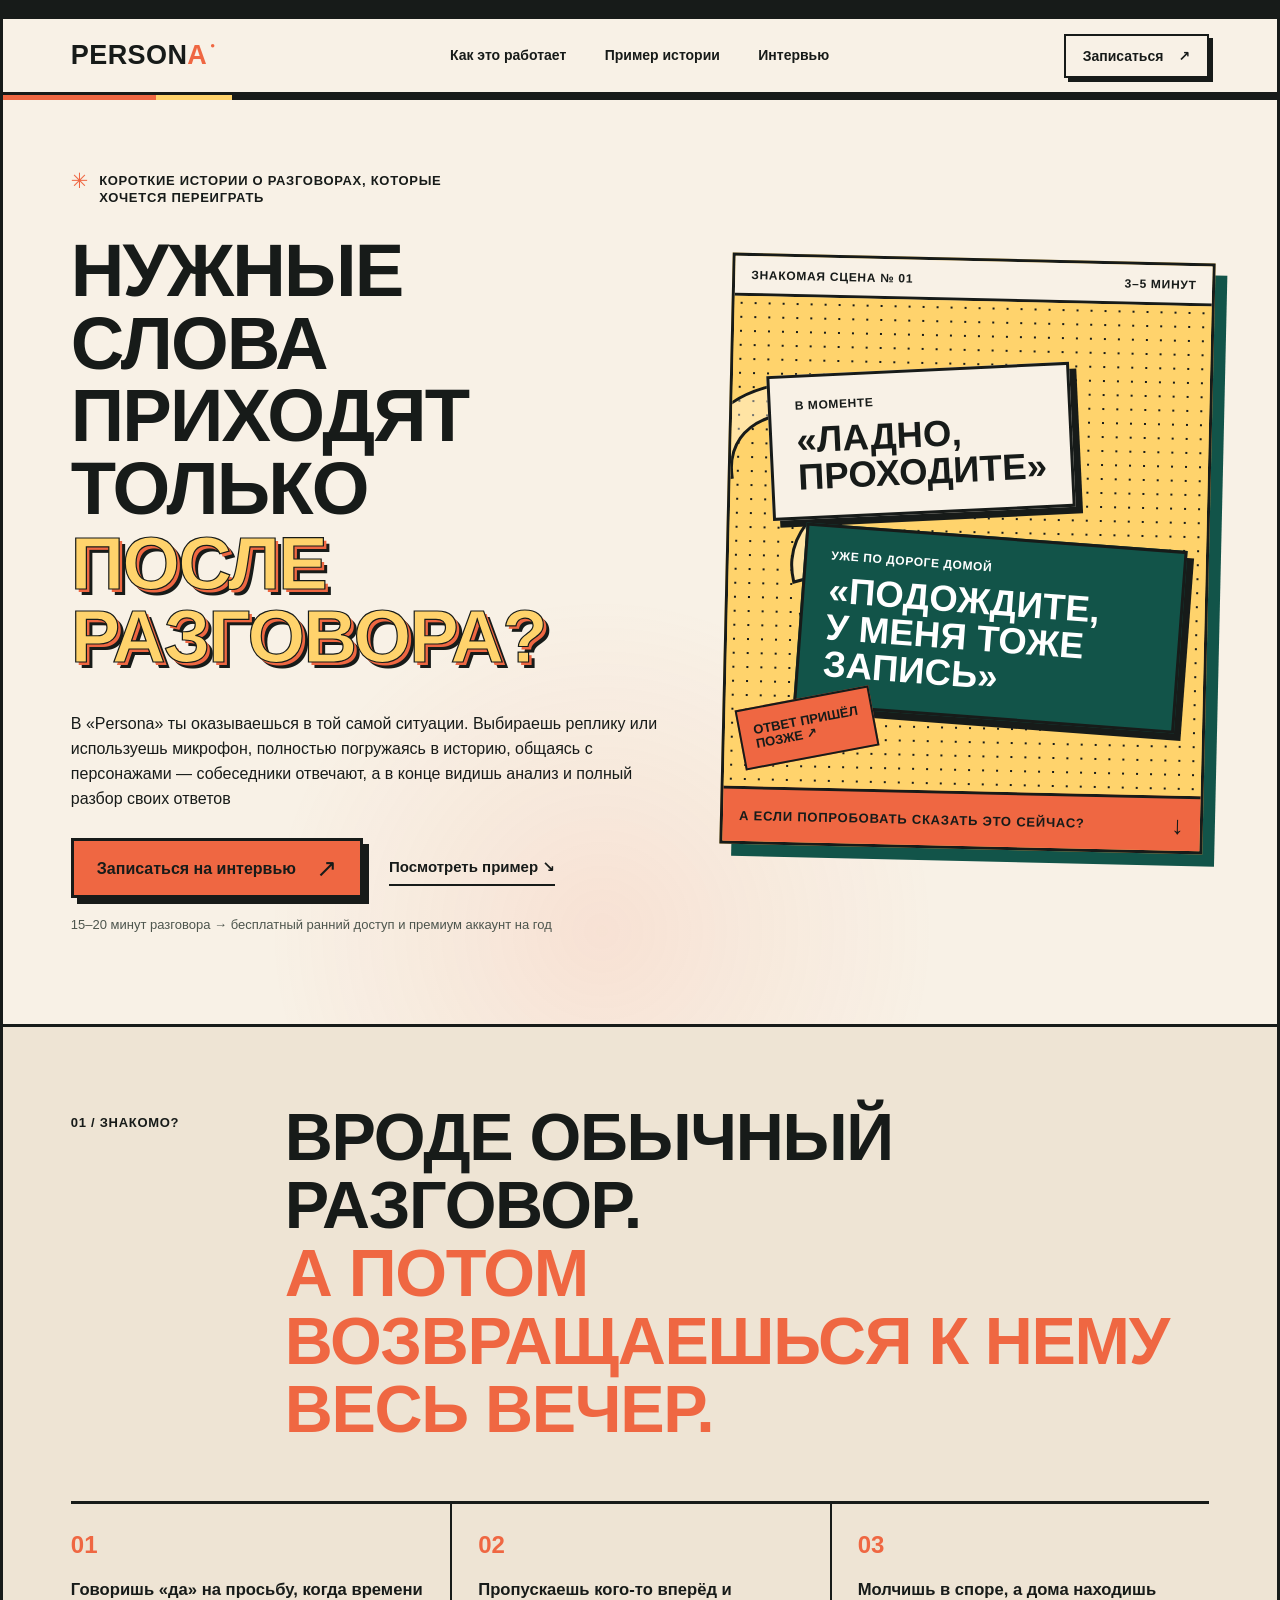
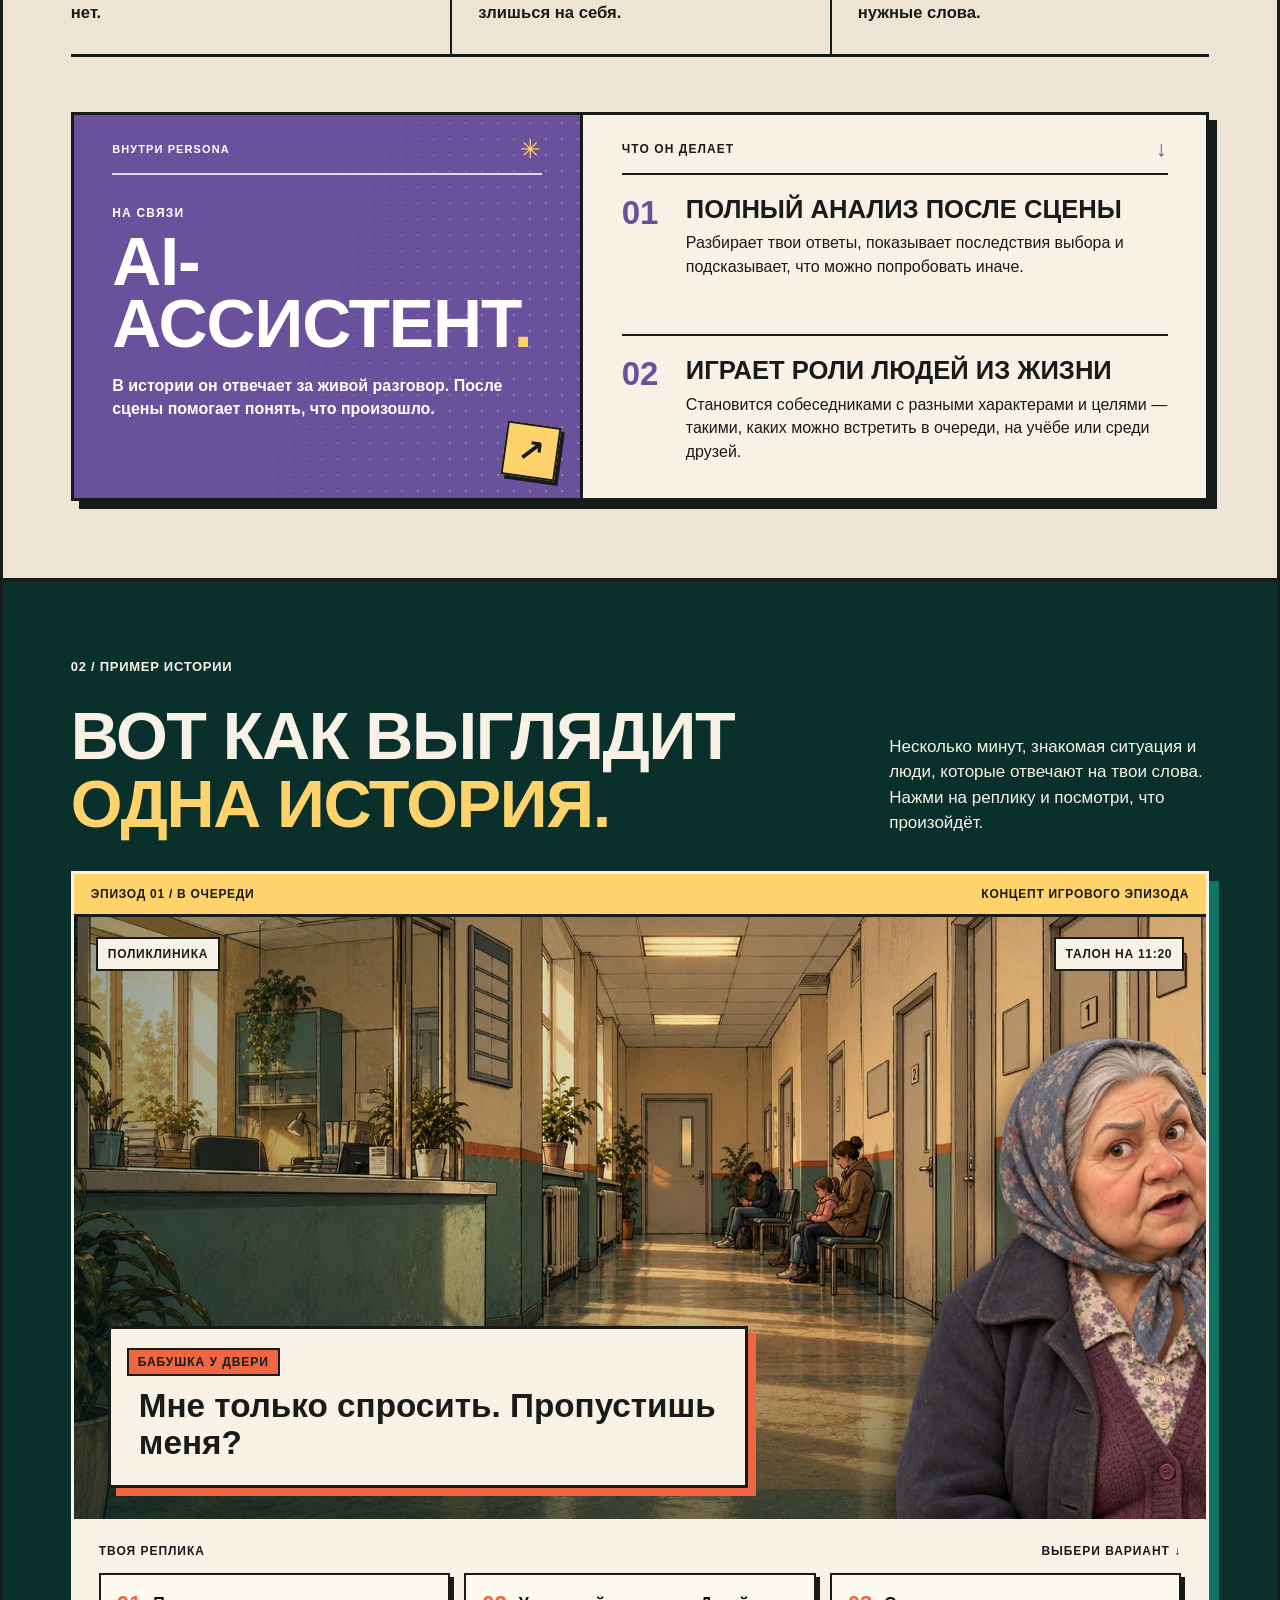
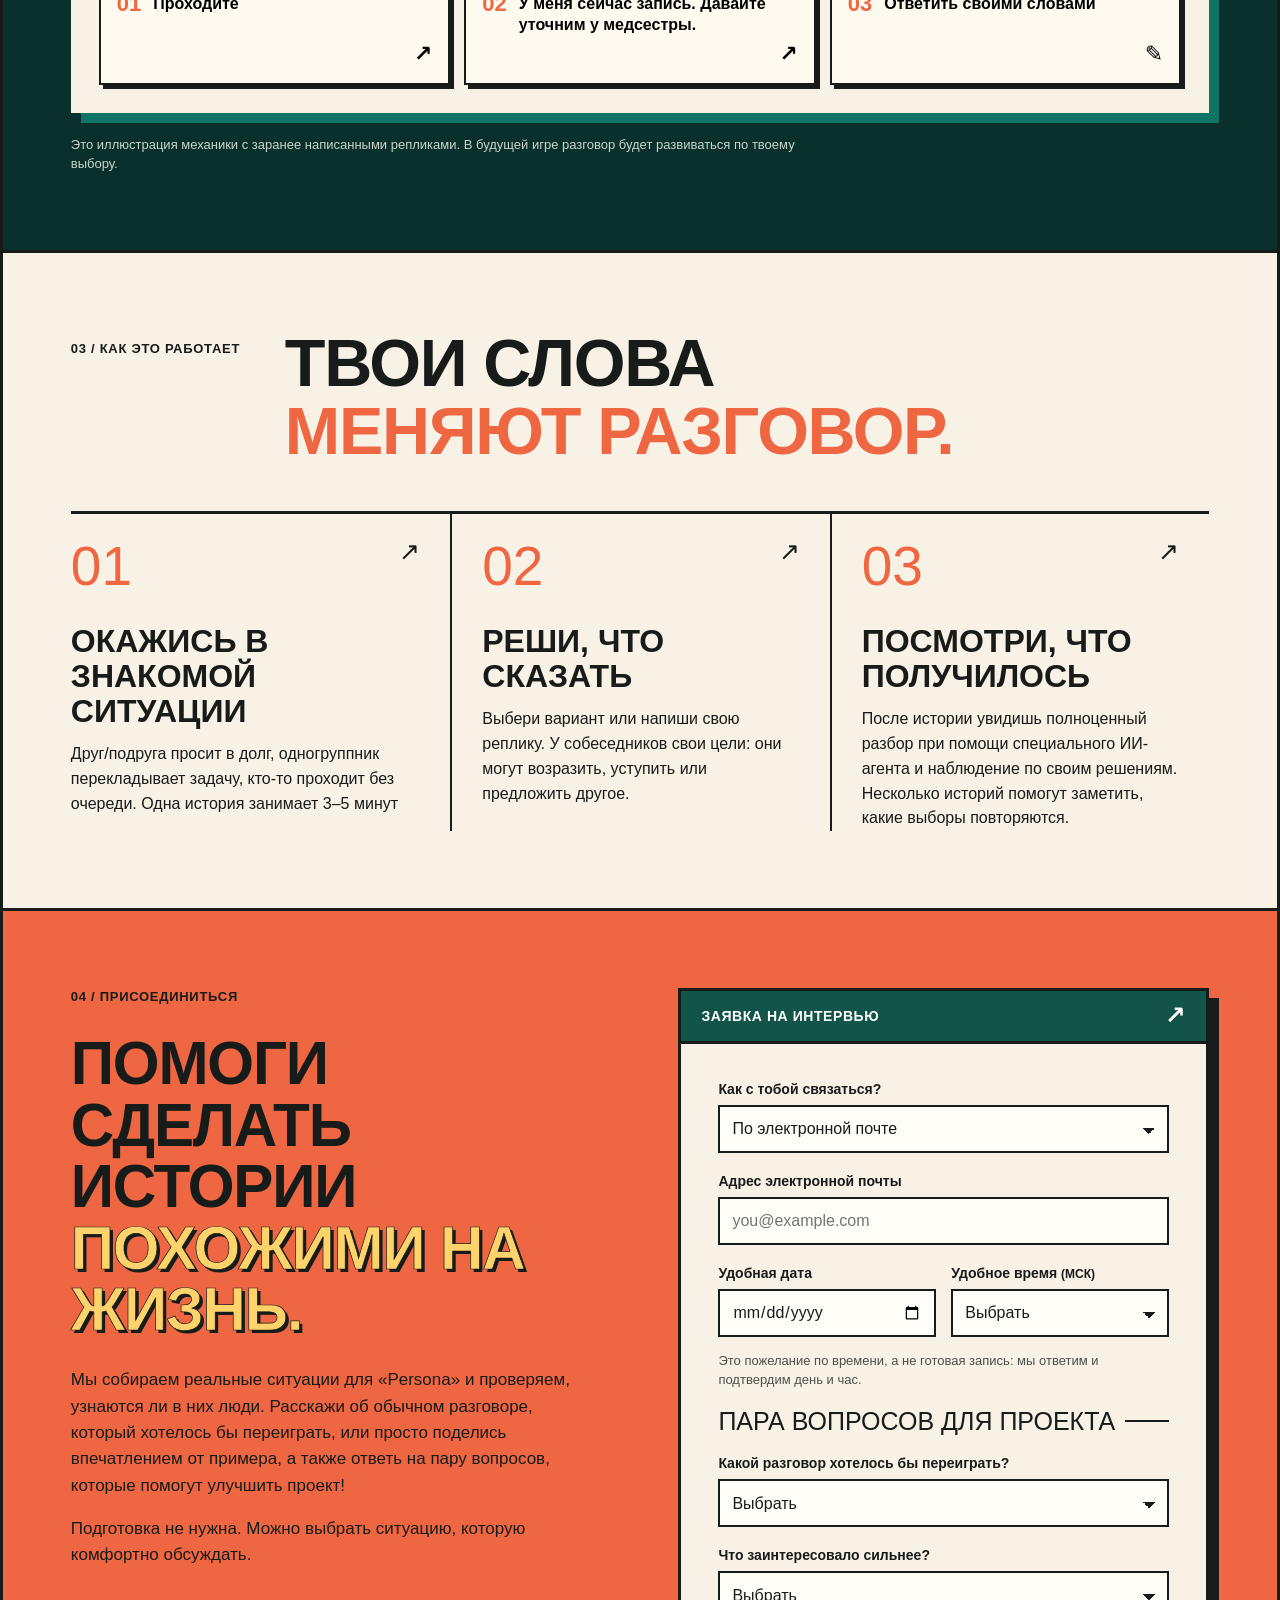
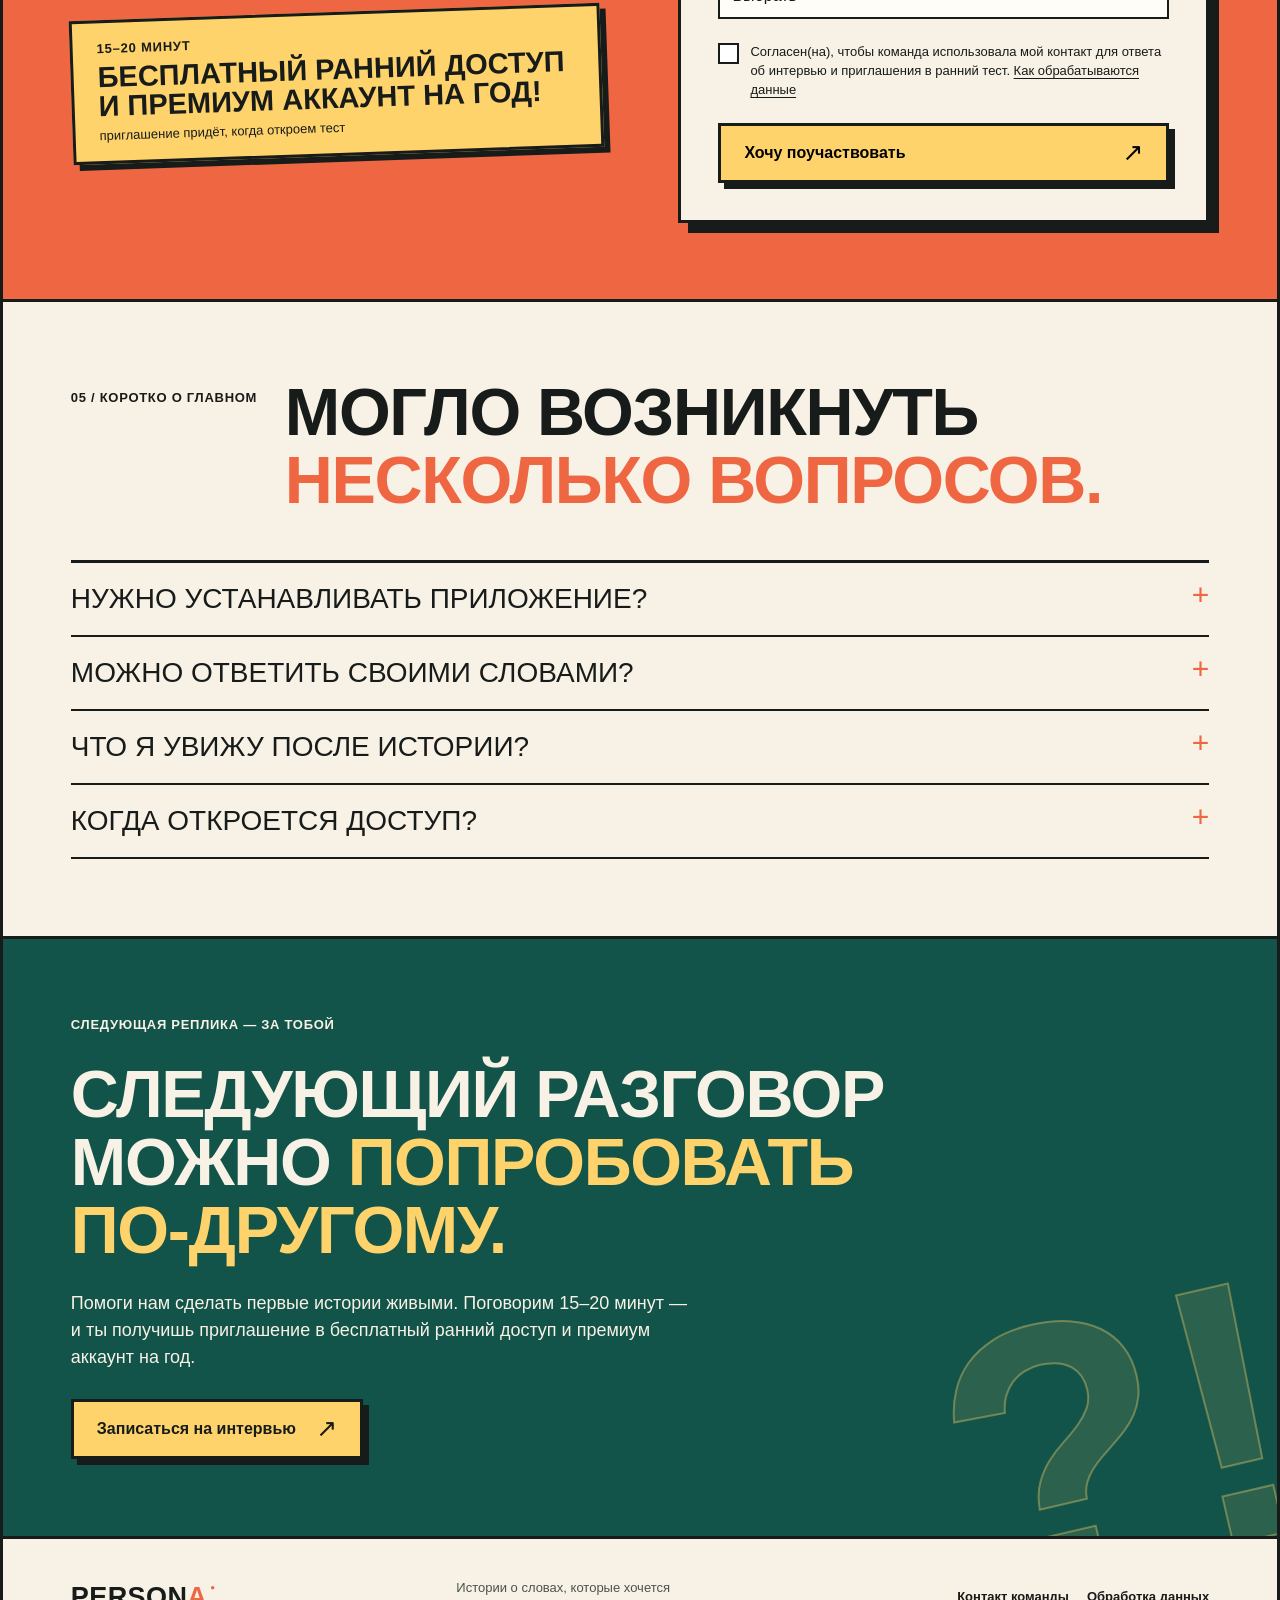
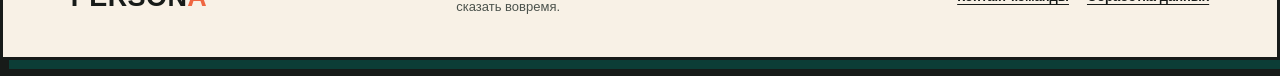
==== commit d48f069b: "udpate AI-block" ====
--- a/index.html
+++ b/index.html
@@ -31,7 +31,7 @@
           <div class="hero-copy">
             <p class="eyebrow"><span class="eyebrow-mark">✳</span> Короткие истории о разговорах, которые хочется переиграть</p>
             <h1>Нужные слова<br>приходят только<br><span class="hero-impact">после<br>разговора?</span></h1>
-            <p class="hero-description">В «Persona» ты оказываешься в той самой ситуации. Выбираешь реплику или используешь микрофон, полностью погружаясь в историю, общаясь с персонажами - собеседники отвечают, а в конце видишь анализ и полный разбор своих ответов</p>
+            <p class="hero-description">В «Persona» ты оказываешься в той самой ситуации. Выбираешь реплику или используешь микрофон, полностью погружаясь в историю, общаясь с персонажами — собеседники отвечают, а в конце видишь анализ и полный разбор своих ответов</p>
             <div class="hero-actions">
               <a class="button button-primary" href="#interview">Записаться на интервью <span aria-hidden="true">↗</span></a>
               <a class="text-link" href="#story">Посмотреть пример <span aria-hidden="true">↘</span></a>
@@ -53,25 +53,32 @@
         <section class="recognition section-frame" aria-labelledby="recognition-title">
           <div class="section-heading-row">
             <p class="section-index">01 / ЗНАКОМО?</p>
-            <h2 id="recognition-title">Вроде обычный разговор.<br><em>А потом возвращаешься к нему весь вечер</em></h2>
+            <h2 id="recognition-title">Вроде обычный разговор.<br><em>А потом возвращаешься к нему весь вечер.</em></h2>
           </div>
           <div class="recognition-list">
-            <p><span>01</span> Говоришь «да» на просьбу, когда времени нет</p>
-            <p><span>02</span> Пропускаешь кого-то вперёд и злишься на себя</p>
-            <p><span>03</span> Молчишь в споре, а дома находишь нужные слова</p>
+            <p><span>01</span> Говоришь «да» на просьбу, когда времени нет.</p>
+            <p><span>02</span> Пропускаешь кого-то вперёд и злишься на себя.</p>
+            <p><span>03</span> Молчишь в споре, а дома находишь нужные слова.</p>
           </div>
-          <div class="comparison" id="comparison" style="--split:50%">
-            <div class="comparison-side comparison-after"><div><span>ПОЗЖЕ</span><strong>«Вот что надо<br>было сказать!»</strong></div></div>
-            <div class="comparison-side comparison-before"><div><span>В МОМЕНТЕ</span><strong>«Ну ладно...»</strong></div></div>
-            <div class="comparison-line" aria-hidden="true"><span>↔</span></div>
-            <input class="comparison-range" type="range" min="0" max="100" value="50" aria-label="Открыть ответ в моменте поверх мысли после разговора">
+          <div class="ai-panel" aria-labelledby="ai-panel-title">
+            <div class="ai-panel-intro">
+              <div class="ai-panel-topline"><span>ВНУТРИ PERSONA</span><span aria-hidden="true">✳</span></div>
+              <p class="ai-panel-kicker">НА СВЯЗИ</p>
+              <h3 id="ai-panel-title">AI-<br>ассистент<span aria-hidden="true">.</span></h3>
+              <p class="ai-panel-deck">В истории он отвечает за живой разговор. После сцены помогает понять, что произошло.</p>
+              <span class="ai-panel-stamp" aria-hidden="true">↗</span>
+            </div>
+            <div class="ai-panel-features">
+              <p class="ai-panel-eyebrow">ЧТО ОН ДЕЛАЕТ <span aria-hidden="true">↓</span></p>
+              <div class="ai-panel-feature"><span class="ai-panel-number" aria-hidden="true">01</span><div><h4>Полный анализ после сцены</h4><p>Разбирает твои ответы, показывает последствия выбора и подсказывает, что можно попробовать иначе.</p></div></div>
+              <div class="ai-panel-feature"><span class="ai-panel-number" aria-hidden="true">02</span><div><h4>Играет роли людей из жизни</h4><p>Становится собеседниками с разными характерами и целями — такими, каких можно встретить в очереди, на учёбе или среди друзей.</p></div></div>
+            </div>
           </div>
-          <p class="comparison-caption">Потяни разделитель. В игре такой момент можно прожить ещё раз - и ответить, пока разговор идёт.</p>
         </section>
 
         <section id="story" class="story-section section-frame" aria-labelledby="story-title">
           <div class="story-intro">
-            <div><p class="section-index">02 / ПРИМЕР ИСТОРИИ</p><h2 id="story-title">Вот как выглядит<br><em>одна история</em></h2></div>
+            <div><p class="section-index">02 / ПРИМЕР ИСТОРИИ</p><h2 id="story-title">Вот как выглядит<br><em>одна история.</em></h2></div>
             <p>Несколько минут, знакомая ситуация и люди, которые отвечают на твои слова. Нажми на реплику и посмотри, что произойдёт.</p>
           </div>
           <div class="story-shell">
@@ -87,7 +94,7 @@
               <div class="choice-label"><span>ТВОЯ РЕПЛИКА</span><span>ВЫБЕРИ ВАРИАНТ ↓</span></div>
               <div class="choices">
                 <button type="button" class="choice" data-choice="agree"><span class="choice-number">01</span><span>Проходите</span><span class="choice-arrow" aria-hidden="true">↗</span></button>
-                <button type="button" class="choice" data-choice="clarify"><span class="choice-number">02</span><span>У меня сейчас запись. Давайте уточним у медсестры</span><span class="choice-arrow" aria-hidden="true">↗</span></button>
+                <button type="button" class="choice" data-choice="clarify"><span class="choice-number">02</span><span>У меня сейчас запись. Давайте уточним у медсестры.</span><span class="choice-arrow" aria-hidden="true">↗</span></button>
                 <button type="button" class="choice choice-own" id="ownReplyButton" aria-expanded="false" aria-controls="ownReplyPanel"><span class="choice-number">03</span><span>Ответить своими словами</span><span class="choice-arrow" aria-hidden="true">✎</span></button>
               </div>
               <form class="own-reply" id="ownReplyPanel" hidden>
@@ -102,7 +109,7 @@
         </section>
 
         <section id="how" class="how-section section-frame" aria-labelledby="how-title">
-          <div class="section-heading-row"><p class="section-index">03 / КАК ЭТО РАБОТАЕТ</p><h2 id="how-title">Твои слова<br><em>меняют разговор</em></h2></div>
+          <div class="section-heading-row"><p class="section-index">03 / КАК ЭТО РАБОТАЕТ</p><h2 id="how-title">Твои слова<br><em>меняют разговор.</em></h2></div>
           <div class="how-grid">
             <article><span class="how-number">01<span aria-hidden="true">↗</span></span><h3>Окажись в знакомой ситуации</h3><p>Друг/подруга просит в долг, одногруппник перекладывает задачу, кто-то проходит без очереди. Одна история занимает 3–5 минут</p></article>
             <article><span class="how-number">02<span aria-hidden="true">↗</span></span><h3>Реши, что сказать</h3><p>Выбери вариант или напиши свою реплику. У собеседников свои цели: они могут возразить, уступить или предложить другое.</p></article>
@@ -136,17 +143,17 @@
           </div>
         </section>
 
-        <section class="faq-section section-frame" aria-labelledby="faq-title"><div class="section-heading-row"><p class="section-index">05 / КОРОТКО О ГЛАВНОМ</p><h2 id="faq-title">Могло возникнуть<br><em>несколько вопросов</em></h2></div><div class="faq-list">
+        <section class="faq-section section-frame" aria-labelledby="faq-title"><div class="section-heading-row"><p class="section-index">05 / КОРОТКО О ГЛАВНОМ</p><h2 id="faq-title">Могло возникнуть<br><em>несколько вопросов.</em></h2></div><div class="faq-list">
           <details><summary>Нужно устанавливать приложение?</summary><p>Нет. Раннюю версию планируем открыть по ссылке в браузере и в Telegram.</p></details>
           <details><summary>Можно ответить своими словами?</summary><p>Да, можно выбрать вариант, написать свою реплику или произнести её. В этом концепте кнопка микрофона появляется, если браузер поддерживает распознавание речи.</p></details>
           <details><summary>Что я увижу после истории?</summary><p>Полный разбор своих решений и методику, по которой можно улучшить свои ответы. По нескольким историям можно будет увидеть, какие выборы повторяются, а над какими вещами ещё стоит поработать.</p></details>
           <details><summary>Когда откроется доступ?</summary><p>Пришлём приглашение участникам интервью, когда будет готов ранний тест.</p></details>
         </div></section>
 
-        <section class="final-cta section-frame" aria-labelledby="final-title"><div><p class="section-index">СЛЕДУЮЩАЯ РЕПЛИКА — ЗА ТОБОЙ</p><h2 id="final-title">Следующий разговор можно <em>попробовать по-другому.</em></h2><p>Помоги нам сделать первые истории живыми. Поговорим 15–20 минут - и ты получишь приглашение в бесплатный ранний доступ и премиум аккаунт на год.</p><a class="button button-light" href="#interview">Записаться на интервью <span aria-hidden="true">↗</span></a></div><span class="final-glyph" aria-hidden="true">?!</span></section>
+        <section class="final-cta section-frame" aria-labelledby="final-title"><div><p class="section-index">СЛЕДУЮЩАЯ РЕПЛИКА — ЗА ТОБОЙ</p><h2 id="final-title">Следующий разговор можно <em>попробовать по-другому.</em></h2><p>Помоги нам сделать первые истории живыми. Поговорим 15–20 минут — и ты получишь приглашение в бесплатный ранний доступ и премиум аккаунт на год.</p><a class="button button-light" href="#interview">Записаться на интервью <span aria-hidden="true">↗</span></a></div><span class="final-glyph" aria-hidden="true">?!</span></section>
       </main>
 
-      <footer class="site-footer"><a class="wordmark" href="#top">PERSON<span>A</span><span class="wordmark-dot">●</span></a><span>Истории о словах, которые хочется сказать вовремя.</span><div><span>andrey051407@mail.ru</span><a href="./privacy.html">Обработка данных</a></div></footer>
+      <footer class="site-footer"><a class="wordmark" href="#top">PERSON<span>A</span><span class="wordmark-dot">●</span></a><span>Истории о словах, которые хочется сказать вовремя.</span><div><a id="teamEmailLink" href="#interview">Контакт команды</a><a href="./privacy.html">Обработка данных</a></div></footer>
     </div>
   </body>
 </html>
--- a/styles.css
+++ b/styles.css
@@ -41,8 +41,6 @@
 .section-heading-row{display:grid;grid-template-columns:190px 1fr;gap:24px;align-items:start}.section-heading-row .section-index{padding-top:10px}
 h2{font-size:clamp(43px,5.2vw,78px);line-height:1.02;letter-spacing:-.02em;text-transform:uppercase;font-weight:900;margin:0 0 45px}h2 em{font-style:normal;color:var(--orange)}
 .recognition{background:var(--paper-deep);border-bottom:var(--line)}.recognition-list{display:grid;grid-template-columns:repeat(3,1fr);border-top:var(--line);border-bottom:var(--line);margin:12px 0 55px}.recognition-list p{font-size:clamp(16px,1.3vw,19px);line-height:1.42;font-weight:700;margin:0;padding:24px 26px 29px 0}.recognition-list p+p{border-left:2px solid var(--ink);padding-left:26px}.recognition-list span{display:block;color:var(--orange);font-family:Impact,sans-serif;font-size:24px;margin-bottom:16px}
-.comparison{position:relative;height:290px;border:var(--line);overflow:hidden;--split:50%;background:var(--yellow)}.comparison-side{position:absolute;inset:0;display:flex;align-items:center;justify-content:center;text-align:center}.comparison-side div{display:flex;flex-direction:column;align-items:center;justify-content:center;gap:14px;width:min(86%,920px);height:100%}.comparison-side span{font-size:14px;font-weight:900;letter-spacing:.06em}.comparison-side strong{font-family:Impact,"Arial Narrow","DejaVu Sans Condensed",sans-serif;font-size:clamp(36px,4vw,64px);line-height:1.02;text-transform:uppercase;font-weight:900}.comparison-before{z-index:1;background:radial-gradient(#8ab4a4 1px,transparent 1.5px) 0 0/16px 16px,var(--teal);color:#fff;clip-path:inset(0 calc(100% - var(--split)) 0 0)}.comparison-after{background:radial-gradient(var(--orange) 1px,transparent 1.5px) 0 0/16px 16px,var(--yellow)}
-.comparison-line{position:absolute;z-index:2;top:0;bottom:0;left:var(--split);width:3px;background:var(--paper);pointer-events:none;transform:translateX(-50%)}.comparison-line span{position:absolute;top:50%;left:50%;transform:translate(-50%,-50%);display:grid;place-items:center;width:57px;height:57px;background:var(--paper);border:var(--line);border-radius:50%;font-size:26px;font-weight:700;color:var(--ink)}.comparison-range{appearance:none;-webkit-appearance:none;position:absolute;z-index:3;top:0;bottom:0;left:-30px;width:calc(100% + 60px);height:100%;margin:0;background:transparent;cursor:ew-resize}.comparison-range::-webkit-slider-thumb{appearance:none;-webkit-appearance:none;border:0;background:transparent;width:60px;height:290px}.comparison-range::-moz-range-thumb{border:0;background:transparent;width:60px;height:290px}.comparison-range:focus-visible{outline:4px solid #156eec;outline-offset:-6px}.comparison-caption{font-size:15px;line-height:1.5;font-weight:700;margin:18px 0 0}
 .story-section{background:var(--teal-deep);color:var(--paper);border-bottom:var(--line)}.story-intro{display:flex;justify-content:space-between;align-items:end;gap:40px}.story-intro h2{margin-bottom:32px}.story-intro em{color:var(--yellow)}.story-intro>p{max-width:320px;font-size:17px;line-height:1.5;margin-bottom:35px}.story-shell{border:3px solid var(--paper);box-shadow:10px 10px 0 #0e7465;color:var(--ink)}.story-topbar{background:var(--yellow);display:flex;justify-content:space-between;gap:20px;padding:13px 17px;border-bottom:var(--line);font-size:12px;letter-spacing:.06em;font-weight:900}.scene{height:clamp(450px,47vw,620px);position:relative;overflow:hidden;background:#9d9c79;isolation:isolate}.scene-background{position:absolute;width:106%;height:106%;max-width:none;left:-3%;top:-3%;object-fit:cover;transform:translate3d(var(--bg-x,0px),var(--bg-y,0px),0);transition:transform .3s ease}.scene-shade{position:absolute;inset:0;background:linear-gradient(90deg,rgba(8,31,27,.42),transparent 60%),linear-gradient(0deg,rgba(8,31,27,.55),transparent 48%);z-index:1}.scene-character{position:absolute;z-index:2;right:4%;bottom:-23%;height:115%;width:auto;max-width:none;object-fit:contain;filter:drop-shadow(-16px 10px 10px rgba(0,0,0,.28));transform:translate3d(var(--person-x,0px),var(--person-y,0px),0);transition:transform .3s ease}.scene-meta{position:absolute;z-index:3;top:20px;left:22px;right:22px;display:flex;justify-content:space-between;gap:10px;color:var(--ink);font-size:12px;font-weight:900;letter-spacing:.06em}.scene-meta span{background:var(--paper);border:2px solid var(--ink);padding:8px 10px}.dialogue{position:absolute;z-index:4;left:3%;bottom:5%;width:min(60%,640px);border:var(--line);background:var(--paper);box-shadow:8px 8px 0 var(--orange);padding:23px 28px 24px}.dialogue-speaker{display:inline-block;font-size:12px;font-weight:900;letter-spacing:.08em;background:var(--orange);border:2px solid var(--ink);padding:5px 9px;margin:-42px 0 12px -12px}.dialogue p{font-family:Impact,"Arial Narrow","DejaVu Sans Condensed",sans-serif;font-weight:800;font-size:clamp(24px,2.6vw,38px);line-height:1.1;margin:0}.choice-area{padding:25px;background:var(--paper)}.choice-label{display:flex;justify-content:space-between;gap:10px;font-size:12px;font-weight:900;letter-spacing:.08em;padding:0 0 15px}.choices{display:grid;grid-template-columns:repeat(3,1fr);gap:14px}.choice{min-height:112px;padding:18px 16px;border:2px solid var(--ink);background:#fffaf0;box-shadow:4px 4px 0 var(--ink);text-align:left;display:flex;gap:12px;align-items:flex-start;font-size:16px;font-weight:800;line-height:1.35;transition:background .16s,transform .16s,box-shadow .16s}.choice:hover,.choice:focus-visible{background:var(--yellow);transform:translate(-2px,-2px);box-shadow:6px 6px 0 var(--orange),9px 9px 0 var(--ink)}.choice.is-selected{background:var(--yellow);box-shadow:0 0 0 5px var(--orange),6px 6px 0 var(--ink)}.choice-number{font-family:Impact,sans-serif;font-size:22px;line-height:1;color:var(--orange);flex:none}.choice-arrow{font-size:22px;line-height:1;margin-left:auto;align-self:flex-end}.own-reply{margin-top:22px;border-top:2px solid var(--ink);padding-top:18px}.own-reply[hidden],.story-result[hidden]{display:none}.own-reply label{display:block;font-weight:900;font-size:15px;margin-bottom:9px}.own-reply-input{display:flex;border:2px solid var(--ink);background:#fff}.own-reply-input input{flex:1;min-width:0;padding:15px;font-size:16px;border:0;background:transparent;outline-offset:-3px}.mic-button,.reply-submit{border:0;border-left:2px solid var(--ink);background:var(--yellow);padding:0 15px;font-weight:900}.mic-button[hidden]{display:none}.mic-button svg{width:23px;height:23px;fill:none;stroke:var(--ink);stroke-width:2;stroke-linecap:round}.mic-button.is-listening{background:var(--orange);animation:pulse 1.3s infinite}.reply-submit{background:var(--orange)}.reply-hint{font-size:13px;line-height:1.45;margin:9px 0 0}.story-result{margin-top:20px;border:var(--line);background:var(--yellow);padding:20px 22px}.result-label{font-size:12px;font-weight:900;letter-spacing:.06em;margin:0 0 7px}.story-result #resultText{font-size:18px;line-height:1.45;font-weight:700;margin:0 0 14px}.reset-button{background:transparent;border:0;border-bottom:2px solid var(--ink);padding:3px 0;font-size:14px;font-weight:900}.story-note{font-size:13px;line-height:1.5;max-width:750px;color:#c8d5cc;margin:22px 0 0}
 .how-section{background:var(--paper);border-bottom:var(--line)}.how-grid{display:grid;grid-template-columns:repeat(3,1fr);gap:0;border-top:var(--line)}.how-grid article{padding:25px 30px 0 0}.how-grid article+article{padding-left:30px;border-left:2px solid var(--ink)}.how-number{font-family:Impact,sans-serif;font-size:55px;color:var(--orange);line-height:1;display:flex;justify-content:space-between}.how-number span{font-family:Arial,sans-serif;font-size:25px;color:var(--ink)}.how-grid h3{font-size:clamp(25px,2.5vw,35px);text-transform:uppercase;line-height:1.1;margin:30px 0 13px}.how-grid p{font-size:16px;line-height:1.55;margin:0}
 .interview-section{display:grid;grid-template-columns:minmax(0,1fr) minmax(0,1fr);gap:clamp(35px,6vw,95px);background:var(--orange);border-bottom:var(--line)}.interview-copy h2{font-size:clamp(44px,4.7vw,69px);margin-bottom:27px}.interview-copy h2 em{color:var(--yellow);-webkit-text-stroke:.7px var(--ink);text-shadow:3px 3px 0 var(--ink)}.interview-copy>p:not(.section-index){font-size:17px;line-height:1.55;max-width:600px}.interview-sticker{margin-top:43px;display:flex;flex-direction:column;gap:7px;width:fit-content;max-width:100%;border:var(--line);padding:18px 24px;background:var(--yellow);box-shadow:6px 6px 0 var(--ink);transform:rotate(-2deg)}.interview-sticker span{font-size:13px;font-weight:900;letter-spacing:.06em}.interview-sticker strong{font-family:Impact,"Arial Narrow",sans-serif;font-size:29px;text-transform:uppercase;line-height:1}.interview-sticker small{font-size:13px}
@@ -53,8 +51,8 @@
 @keyframes pulse{50%{box-shadow:inset 0 0 0 5px #fff}}
 @media(max-width:1100px){.hero{grid-template-columns:1fr 1fr}.hero-art{min-height:490px;grid-template-rows:37px 1fr 50px}.poster-body{min-height:400px}.poster-speech{padding:16px}.poster-speech strong{font-size:clamp(25px,3.3vw,38px)}h1{font-size:clamp(49px,5.8vw,72px)}.interview-section{gap:35px}.main-nav{gap:18px}}
 @media(max-width:820px){.site-shell{margin:0;box-shadow:none;border:0}.site-header{height:68px}.main-nav{display:none}.hero{grid-template-columns:1fr;gap:56px}.hero h1{font-size:clamp(57px,9vw,83px)}.hero-art{max-width:570px;justify-self:center}.section-heading-row{grid-template-columns:1fr;gap:0}.section-heading-row h2{margin-top:0}.section-heading-row .section-index{padding-top:0}.story-intro{align-items:start}.scene{height:500px}.recognition-list{grid-template-columns:1fr}.recognition-list p,.recognition-list p+p{border-left:0;padding:16px 0;border-bottom:2px solid var(--ink)}.recognition-list p:last-child{border:0}.recognition-list span{display:inline;margin:0 16px 0 0}.how-grid h3{font-size:27px}.interview-section{grid-template-columns:1fr}.form-panel{max-width:650px;width:100%}.site-footer{align-items:flex-start;flex-wrap:wrap}}
-@media(max-width:600px){.section-frame{padding:50px 20px}.site-header{padding:0 20px;height:64px}.wordmark{font-size:23px}.header-cta{font-size:12px;padding:10px 11px;gap:7px;box-shadow:3px 3px 0 var(--ink)}.eyebrow{font-size:12px;margin-bottom:21px}.hero{padding-top:51px;gap:40px}.hero h1{font-size:clamp(44px,10.4vw,67px);line-height:1}.hero-impact{text-shadow:2px 2px 0 var(--orange),4px 4px 0 var(--ink)}.hero-description{font-size:16px}.hero-actions{align-items:flex-start;flex-direction:column;gap:15px}.button{font-size:15px}.hero-art{min-height:430px;grid-template-rows:37px 1fr 50px;transform:rotate(.7deg);box-shadow:7px 7px 0 var(--teal)}.poster-top,.poster-bottom{font-size:10px;padding:6px 9px}.poster-body{min-height:340px}.poster-burst{font-size:285px;top:10px}.poster-speech{padding:12px 14px;box-shadow:4px 4px 0 var(--ink)}.poster-speech small{font-size:10px}.poster-speech strong{font-size:clamp(23px,7vw,35px)}.poster-speech-one{top:13%;left:6%}.poster-speech-two{top:49%;right:4%;max-width:89%}.poster-stamp{bottom:5%;font-size:10px;padding:9px}.section-index{font-size:12px;margin-bottom:20px}h2{font-size:clamp(38px,9vw,58px);margin-bottom:32px}.recognition-list{margin:0 0 34px}.recognition-list p{font-size:16px}.comparison{height:235px}.comparison-side strong{font-size:clamp(27px,7vw,42px)}.comparison-side span{font-size:11px}.comparison-side div{width:90%}.comparison-line span{width:48px;height:48px}.comparison-range::-webkit-slider-thumb{height:235px}.comparison-range::-moz-range-thumb{height:235px}.comparison-caption{font-size:14px}.story-intro{display:block}.story-intro h2{margin-bottom:18px}.story-intro>p{font-size:16px;margin-bottom:27px}.story-topbar{font-size:10px;padding:10px;line-height:1.2}.story-shell{box-shadow:6px 6px 0 #0e7465}.scene{height:450px}.scene-background{width:155%;max-width:none;left:-25%;top:-2%}.scene-character{height:78%;right:-18%;bottom:5%}.scene-meta{top:12px;left:12px;right:12px;font-size:9px}.dialogue{left:4%;bottom:3%;width:88%;padding:18px 18px 16px;box-shadow:5px 5px 0 var(--orange)}.dialogue-speaker{margin:-37px 0 9px -6px;font-size:10px}.dialogue p{font-size:25px}.choice-area{padding:16px}.choice-label{font-size:10px}.choices{grid-template-columns:1fr;gap:10px}.choice{min-height:70px;padding:12px 13px;align-items:center;font-size:15px;box-shadow:3px 3px 0 var(--ink)}.choice-arrow{align-self:center}.own-reply-input{flex-wrap:wrap}.own-reply-input input{flex-basis:100%;border-bottom:2px solid var(--ink)}.mic-button,.reply-submit{min-height:45px;flex:1;border-left:0}.reply-submit{border-left:2px solid var(--ink)}.how-grid{grid-template-columns:1fr}.how-grid article,.how-grid article+article{padding:22px 0 24px;border-left:0;border-bottom:2px solid var(--ink)}.how-grid article:last-child{border-bottom:0}.how-number{font-size:44px}.how-grid h3{margin:16px 0 9px}.interview-copy h2{font-size:clamp(40px,9vw,58px)}.interview-sticker{margin-top:29px}.form-panel{box-shadow:6px 6px 0 var(--ink)}.form-pair{grid-template-columns:1fr;gap:0}.form-panel form{padding:20px}.form-heading{font-size:12px}.consent{font-size:13px}.site-footer{gap:16px;padding:25px 20px}.site-footer>span{width:100%;max-width:none}.final-glyph{font-size:240px;right:-30px;bottom:-75px}}
-@media(max-width:380px){.header-cta{font-size:11px}.wordmark{font-size:21px}.hero h1{font-size:43px}.poster-speech strong{font-size:23px}.poster-stamp{display:none}.comparison-side strong{font-size:26px}}
+@media(max-width:600px){.section-frame{padding:50px 20px}.site-header{padding:0 20px;height:64px}.wordmark{font-size:23px}.header-cta{font-size:12px;padding:10px 11px;gap:7px;box-shadow:3px 3px 0 var(--ink)}.eyebrow{font-size:12px;margin-bottom:21px}.hero{padding-top:51px;gap:40px}.hero h1{font-size:clamp(44px,10.4vw,67px);line-height:1}.hero-impact{text-shadow:2px 2px 0 var(--orange),4px 4px 0 var(--ink)}.hero-description{font-size:16px}.hero-actions{align-items:flex-start;flex-direction:column;gap:15px}.button{font-size:15px}.hero-art{min-height:430px;grid-template-rows:37px 1fr 50px;transform:rotate(.7deg);box-shadow:7px 7px 0 var(--teal)}.poster-top,.poster-bottom{font-size:10px;padding:6px 9px}.poster-body{min-height:340px}.poster-burst{font-size:285px;top:10px}.poster-speech{padding:12px 14px;box-shadow:4px 4px 0 var(--ink)}.poster-speech small{font-size:10px}.poster-speech strong{font-size:clamp(23px,7vw,35px)}.poster-speech-one{top:13%;left:6%}.poster-speech-two{top:49%;right:4%;max-width:89%}.poster-stamp{bottom:5%;font-size:10px;padding:9px}.section-index{font-size:12px;margin-bottom:20px}h2{font-size:clamp(38px,9vw,58px);margin-bottom:32px}.recognition-list{margin:0 0 34px}.recognition-list p{font-size:16px}.story-intro{display:block}.story-intro h2{margin-bottom:18px}.story-intro>p{font-size:16px;margin-bottom:27px}.story-topbar{font-size:10px;padding:10px;line-height:1.2}.story-shell{box-shadow:6px 6px 0 #0e7465}.scene{height:450px}.scene-background{width:155%;max-width:none;left:-25%;top:-2%}.scene-character{height:78%;right:-18%;bottom:5%}.scene-meta{top:12px;left:12px;right:12px;font-size:9px}.dialogue{left:4%;bottom:3%;width:88%;padding:18px 18px 16px;box-shadow:5px 5px 0 var(--orange)}.dialogue-speaker{margin:-37px 0 9px -6px;font-size:10px}.dialogue p{font-size:25px}.choice-area{padding:16px}.choice-label{font-size:10px}.choices{grid-template-columns:1fr;gap:10px}.choice{min-height:70px;padding:12px 13px;align-items:center;font-size:15px;box-shadow:3px 3px 0 var(--ink)}.choice-arrow{align-self:center}.own-reply-input{flex-wrap:wrap}.own-reply-input input{flex-basis:100%;border-bottom:2px solid var(--ink)}.mic-button,.reply-submit{min-height:45px;flex:1;border-left:0}.reply-submit{border-left:2px solid var(--ink)}.how-grid{grid-template-columns:1fr}.how-grid article,.how-grid article+article{padding:22px 0 24px;border-left:0;border-bottom:2px solid var(--ink)}.how-grid article:last-child{border-bottom:0}.how-number{font-size:44px}.how-grid h3{margin:16px 0 9px}.interview-copy h2{font-size:clamp(40px,9vw,58px)}.interview-sticker{margin-top:29px}.form-panel{box-shadow:6px 6px 0 var(--ink)}.form-pair{grid-template-columns:1fr;gap:0}.form-panel form{padding:20px}.form-heading{font-size:12px}.consent{font-size:13px}.site-footer{gap:16px;padding:25px 20px}.site-footer>span{width:100%;max-width:none}.final-glyph{font-size:240px;right:-30px;bottom:-75px}}
+@media(max-width:380px){.header-cta{font-size:11px}.wordmark{font-size:21px}.hero h1{font-size:43px}.poster-speech strong{font-size:23px}.poster-stamp{display:none}}
 @media(prefers-reduced-motion:reduce){html{scroll-behavior:auto}*,*:before,*:after{animation-duration:.01ms!important;transition-duration:.01ms!important}.scene-background,.scene-character{transform:none!important}}
 .privacy-main{min-height:75vh}.privacy-main h1{font-size:clamp(49px,7vw,94px);margin-bottom:30px}.privacy-lead{font-size:clamp(19px,2vw,26px);line-height:1.4;font-weight:700;max-width:850px;margin-bottom:58px}.privacy-grid{display:grid;grid-template-columns:1fr 1fr;gap:0 35px;border-top:var(--line);margin-bottom:35px}.privacy-grid section{padding:25px 0;border-bottom:2px solid var(--ink)}.privacy-grid h2{font-size:30px;margin:0 0 10px}.privacy-grid p{font-size:16px;line-height:1.55;margin:0}.privacy-tail{font-size:14px;line-height:1.5;margin-bottom:35px;max-width:750px}@media(max-width:600px){.privacy-grid{grid-template-columns:1fr}.privacy-main h1{font-size:47px}}
 .scene.is-speaking .scene-character{animation:character-speaking .24s ease-in-out infinite alternate}
@@ -65,3 +63,24 @@
 .scene-character{height:98%;right:-15%;bottom:-15%}
 @media(max-width:820px){.scene-character{height:82%;right:-17%;bottom:-8%}}
 @media(max-width:600px){.scene-character{height:70%;right:-28%;bottom:0}}
+
+.ai-panel{display:grid;grid-template-columns:minmax(0,.9fr) minmax(0,1.1fr);min-height:325px;border:var(--line);background:var(--paper);box-shadow:8px 8px 0 var(--ink)}
+.ai-panel-intro{position:relative;isolation:isolate;overflow:hidden;border-right:var(--line);padding:22px clamp(23px,3vw,40px) 78px;background:#69519c;color:#fff}
+.ai-panel-intro:before{content:"";position:absolute;z-index:-1;inset:0;background:radial-gradient(rgba(255,255,255,.28) 1.2px,transparent 1.6px) 0 0/16px 16px;mask-image:linear-gradient(110deg,transparent 25%,#000 100%);pointer-events:none}
+.ai-panel-topline{display:flex;align-items:center;justify-content:space-between;gap:15px;border-bottom:2px solid rgba(255,255,255,.8);padding-bottom:11px;font-size:11px;font-weight:900;letter-spacing:.1em}
+.ai-panel-topline span:last-child{font-size:25px;line-height:1;color:var(--yellow)}
+.ai-panel-kicker{margin:31px 0 11px;font-size:12px;font-weight:900;letter-spacing:.1em}
+.ai-panel h3{font-family:Impact,"Arial Narrow","DejaVu Sans Condensed",sans-serif;font-size:clamp(44px,5.3vw,80px);line-height:.92;letter-spacing:-.015em;text-transform:uppercase;margin:0 0 18px;font-weight:900}
+.ai-panel h3 span{color:var(--yellow)}
+.ai-panel-deck{max-width:400px;margin:0;font-size:16px;font-weight:700;line-height:1.45}
+.ai-panel-stamp{position:absolute;right:22px;bottom:20px;display:grid;place-items:center;width:54px;height:54px;border:2px solid var(--ink);background:var(--yellow);color:var(--ink);box-shadow:4px 4px 0 var(--ink);font-size:32px;font-weight:900;transform:rotate(8deg)}
+.ai-panel-features{display:flex;flex-direction:column;padding:23px clamp(23px,3vw,40px) 23px}
+.ai-panel-eyebrow{display:flex;justify-content:space-between;align-items:center;gap:15px;margin:0 0 13px;font-size:12px;font-weight:900;letter-spacing:.09em}
+.ai-panel-eyebrow span{font-size:22px;line-height:1;color:#69519c}
+.ai-panel-feature{display:grid;grid-template-columns:48px minmax(0,1fr);gap:16px;border-top:2px solid var(--ink);padding:21px 0 20px;flex:1}
+.ai-panel-feature:last-child{padding-bottom:0}
+.ai-panel-number{font:900 33px/1 Impact,"Arial Narrow",sans-serif;color:#69519c}
+.ai-panel-feature h4{font-size:clamp(22px,2vw,29px);line-height:1.08;text-transform:uppercase;margin:0 0 8px;font-weight:900}
+.ai-panel-feature p{font-size:16px;line-height:1.48;margin:0;max-width:540px}
+@media(max-width:820px){.ai-panel{grid-template-columns:1fr}.ai-panel-intro{border-right:0;border-bottom:var(--line)}.ai-panel-features{padding:24px 30px 28px}.ai-panel h3{font-size:clamp(52px,8vw,72px)}}
+@media(max-width:600px){.ai-panel{box-shadow:6px 6px 0 var(--ink)}.ai-panel-intro{padding:20px 22px 75px}.ai-panel-kicker{margin-top:27px}.ai-panel h3{font-size:clamp(42px,10vw,58px)}.ai-panel-deck{font-size:15px}.ai-panel-features{padding:21px 22px 25px}.ai-panel-feature{grid-template-columns:34px minmax(0,1fr);gap:10px;padding:18px 0}.ai-panel-number{font-size:25px}.ai-panel-feature h4{font-size:22px}.ai-panel-feature p{font-size:15px}}
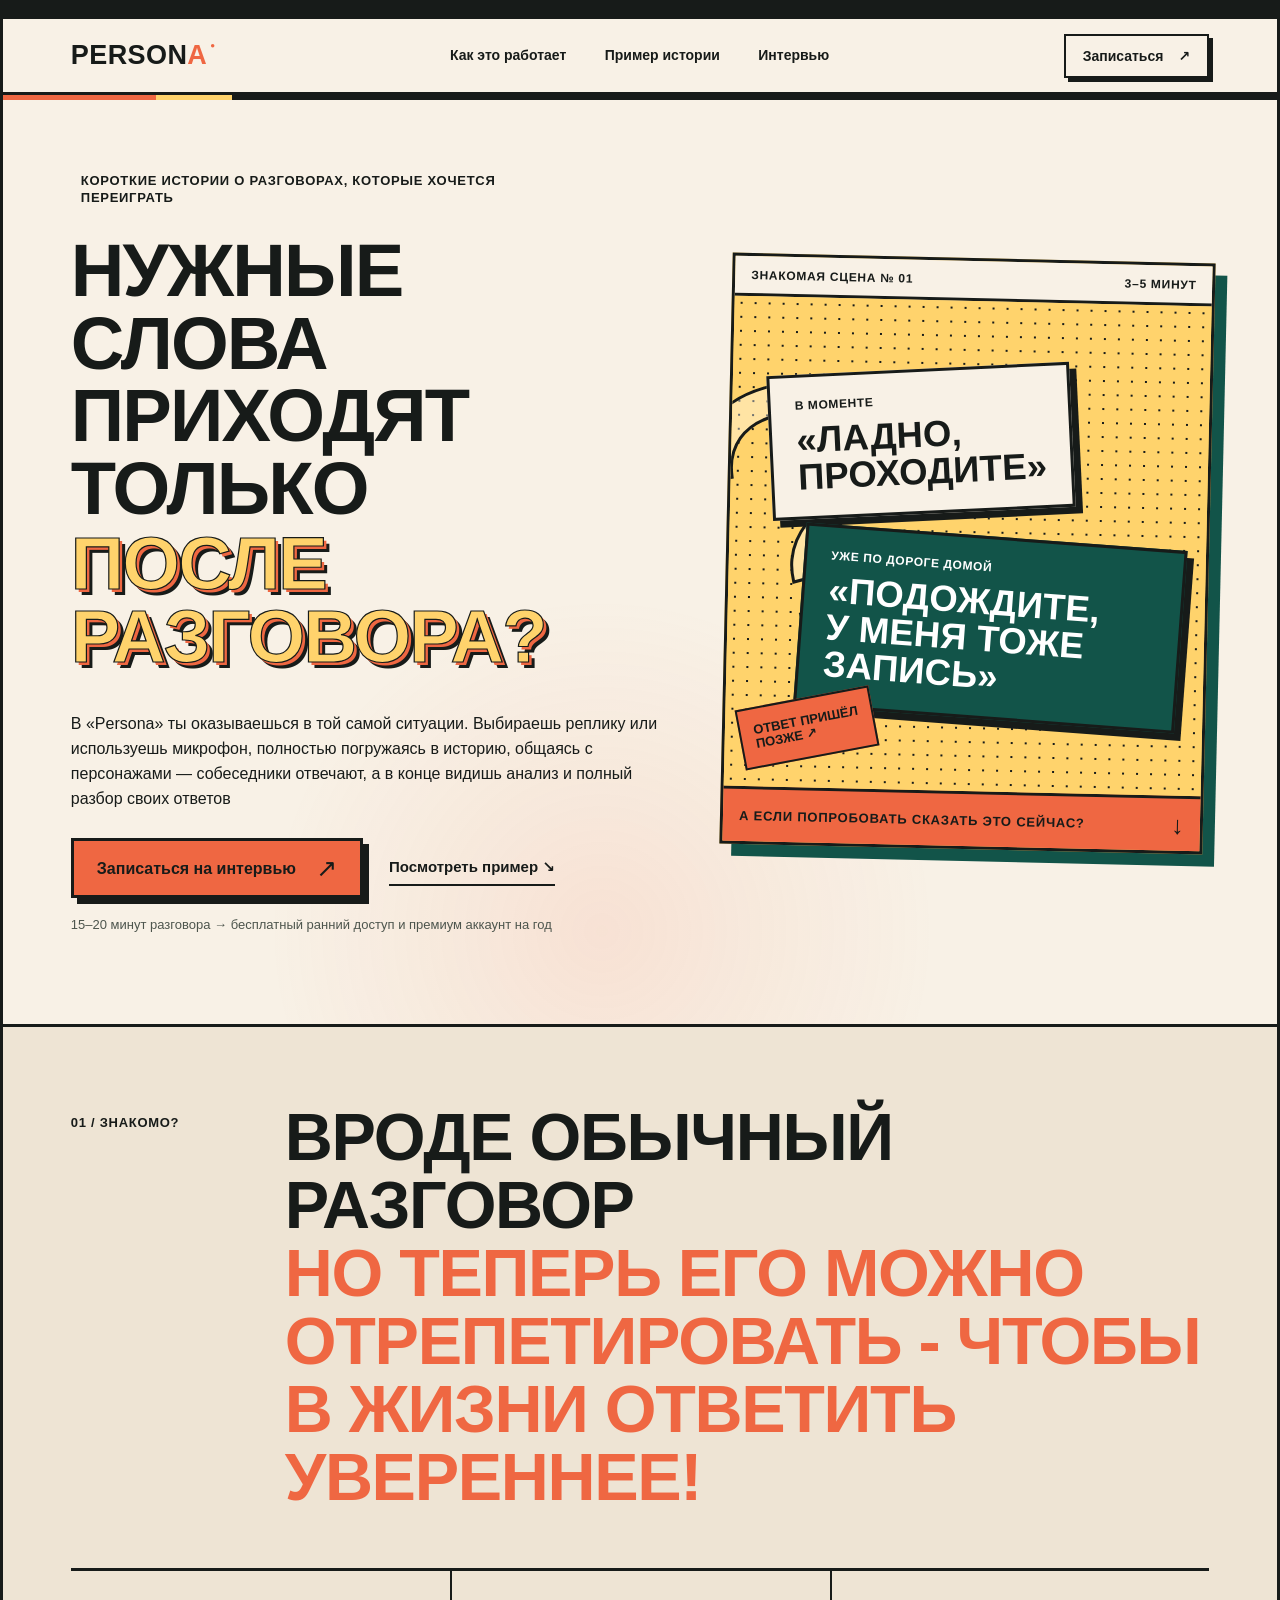
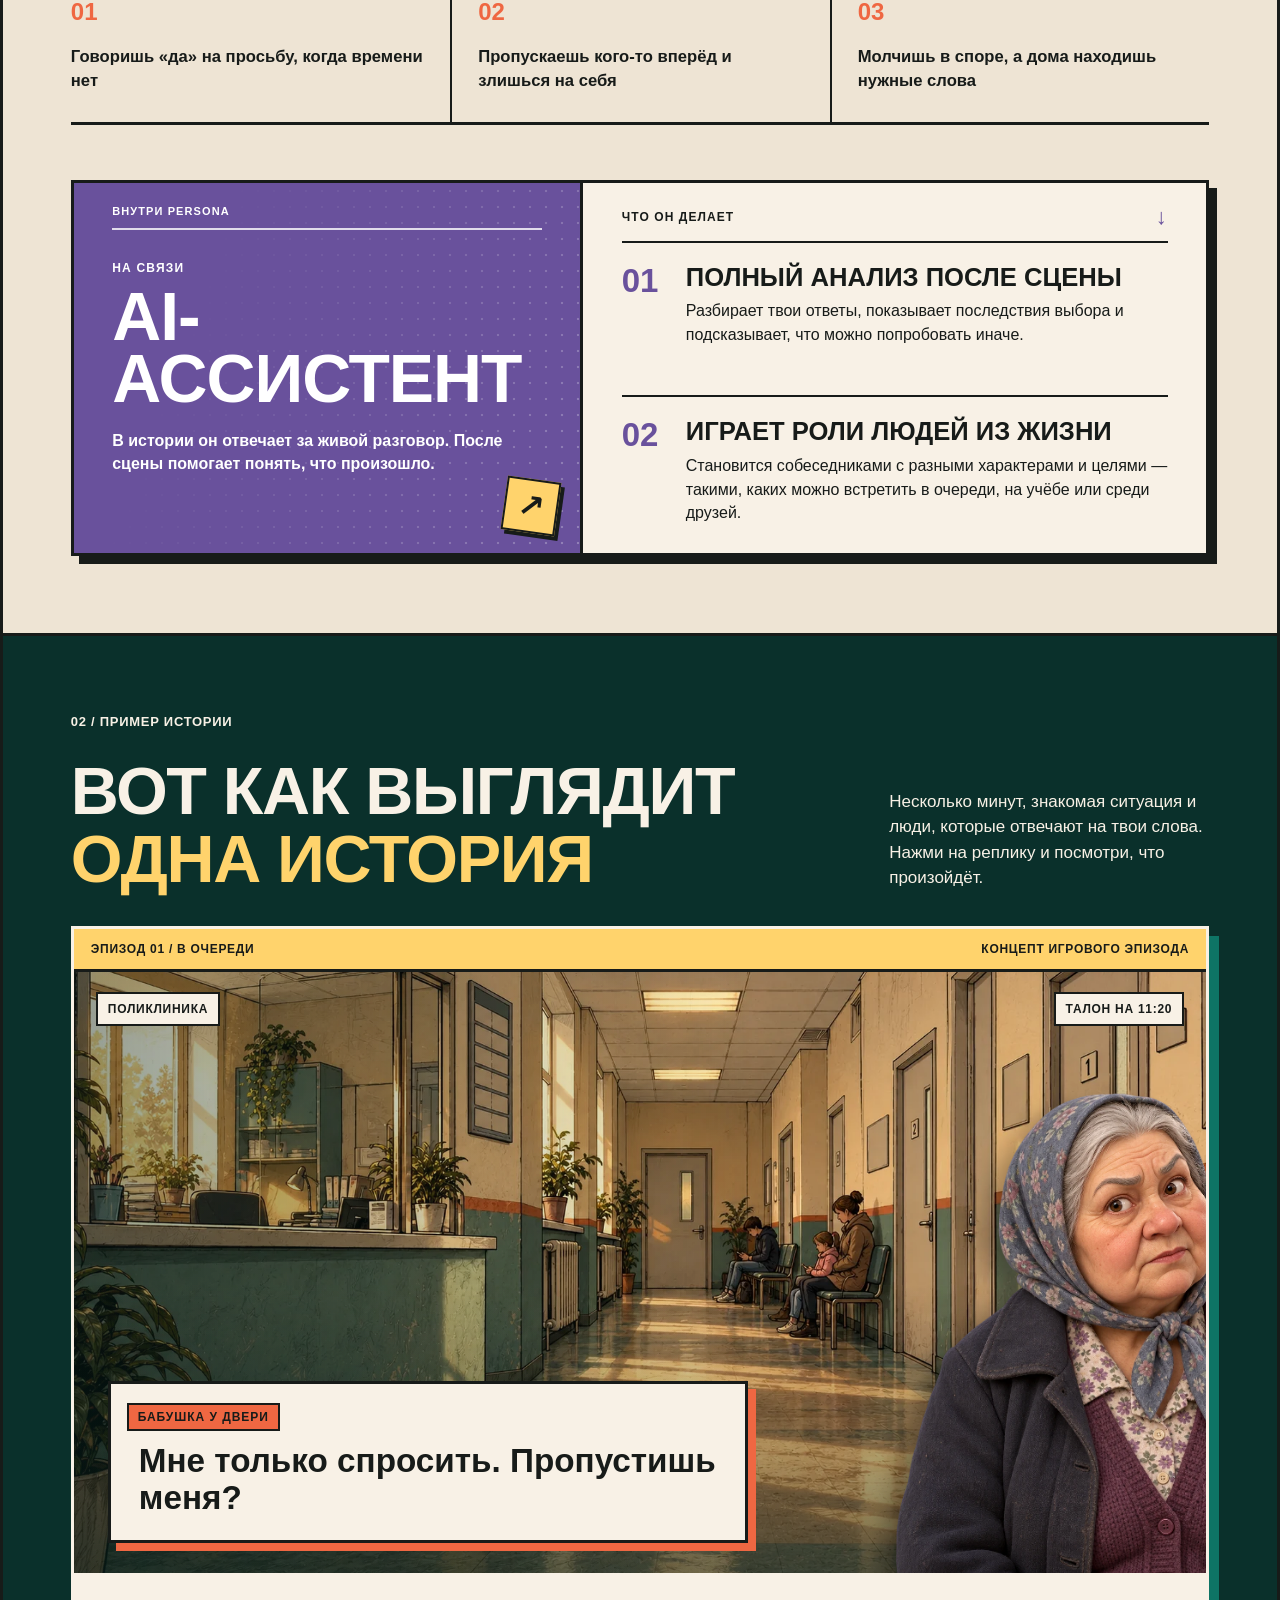
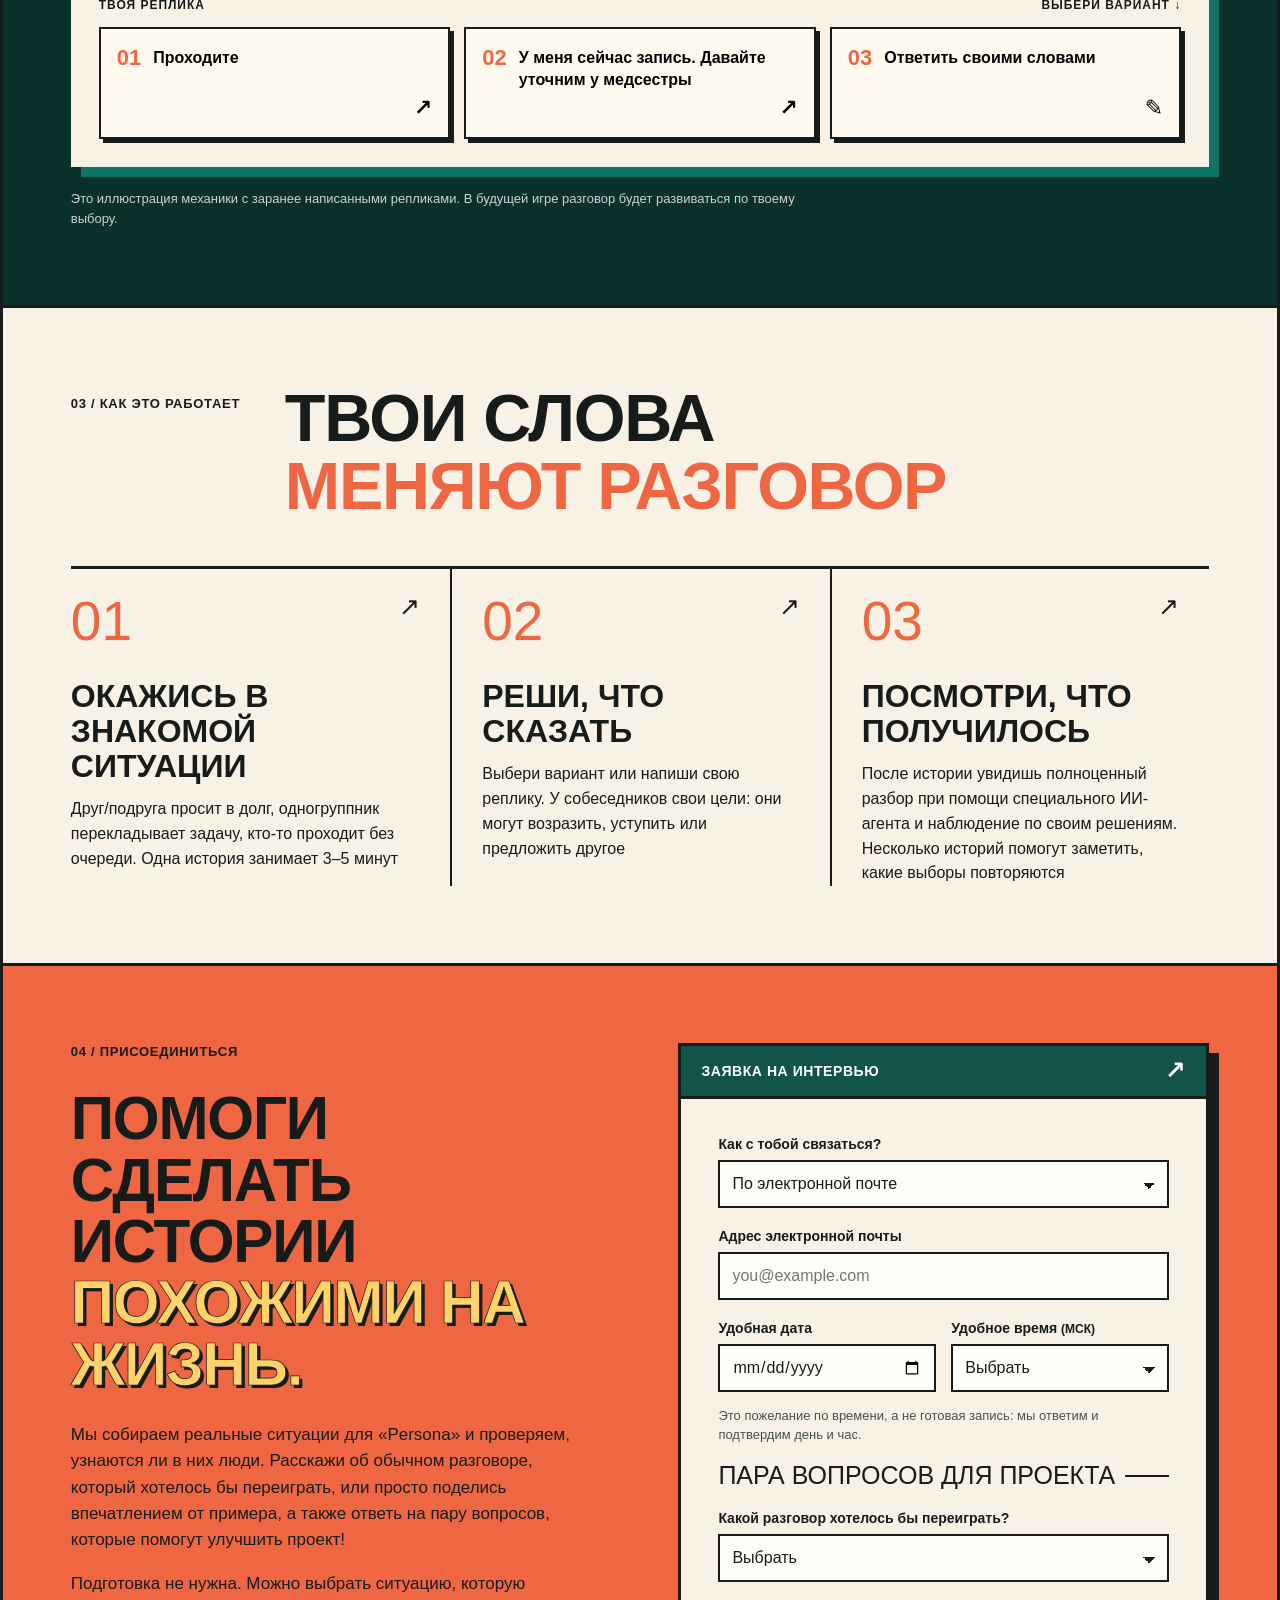
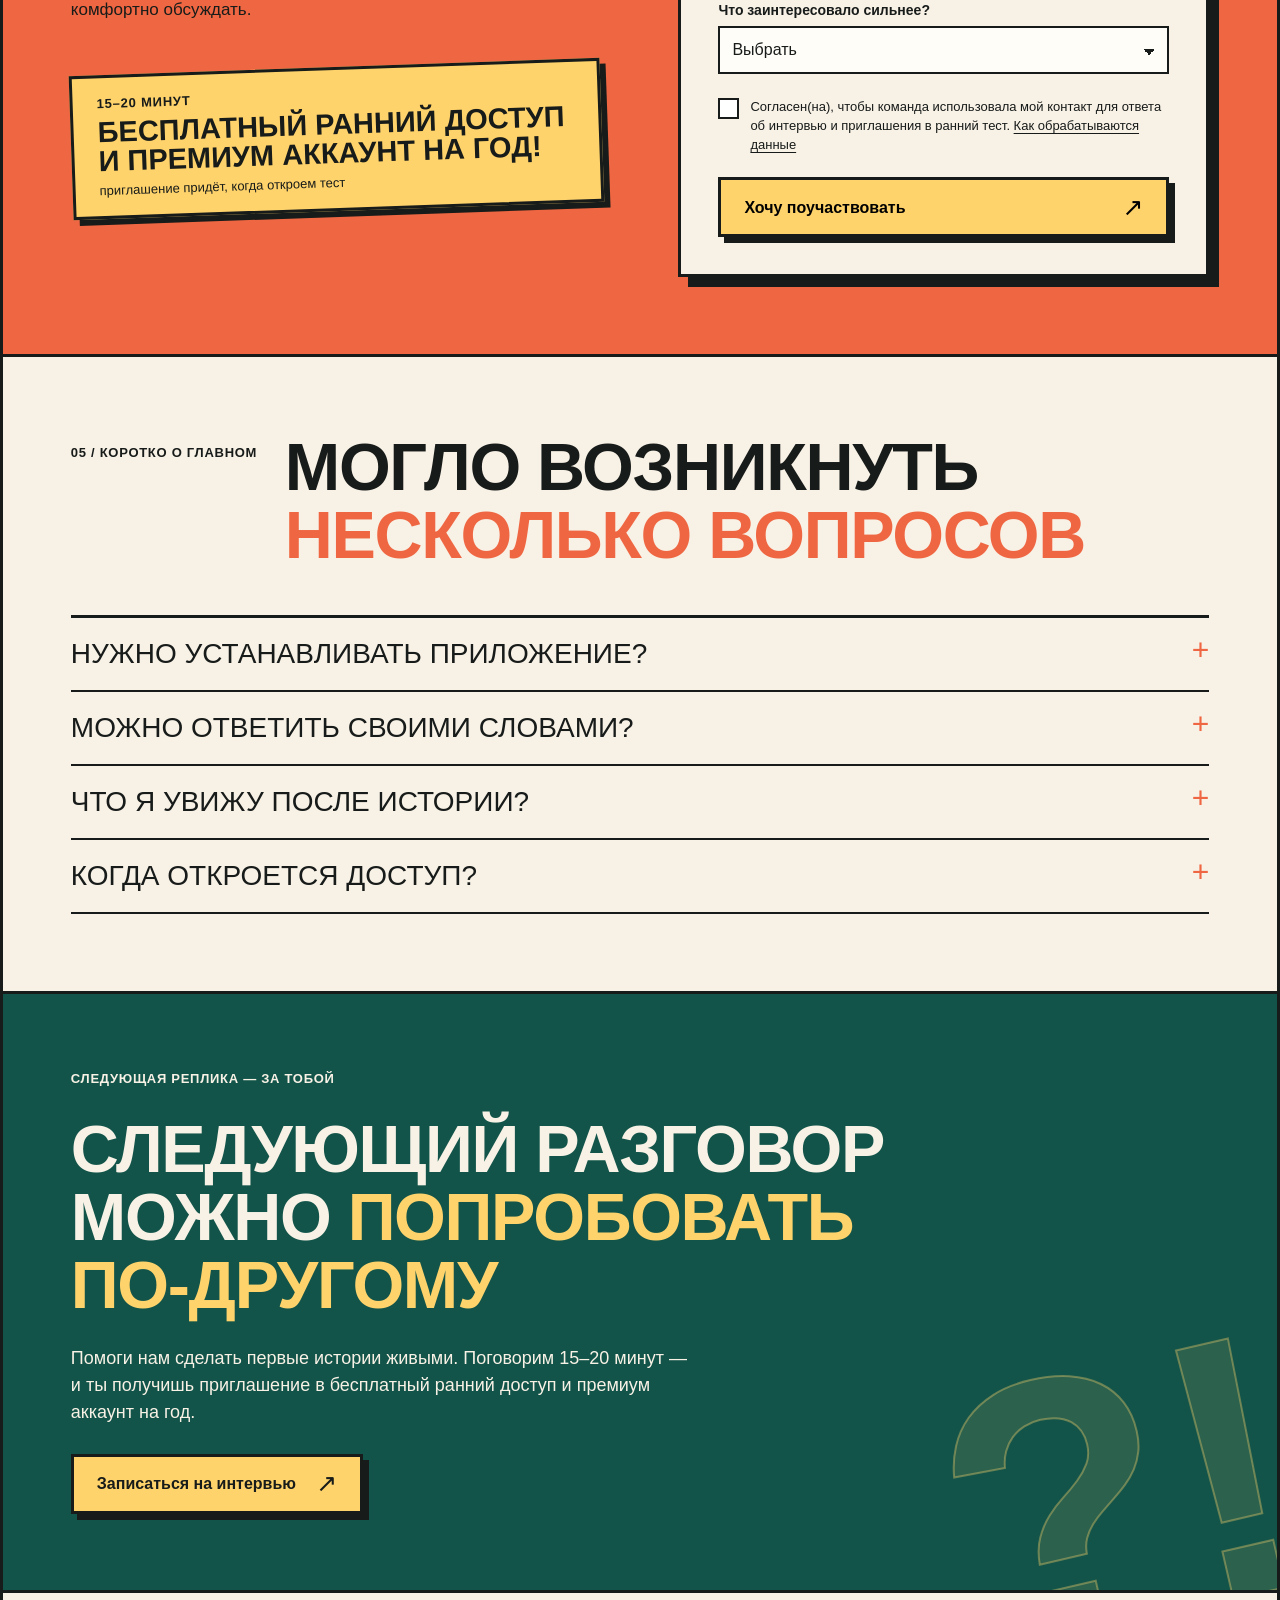
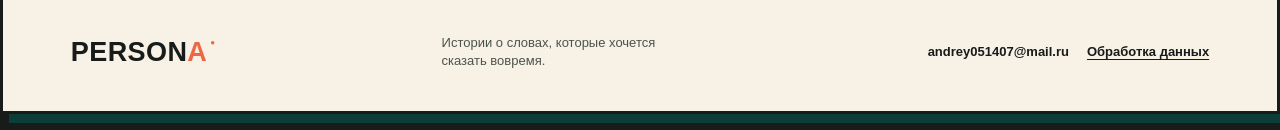
==== commit 6834c4e3: "Update text content and remove unnecessary symbols" ====
--- a/index.html
+++ b/index.html
@@ -29,7 +29,7 @@
       <main id="main">
         <section id="top" class="hero section-frame">
           <div class="hero-copy">
-            <p class="eyebrow"><span class="eyebrow-mark">✳</span> Короткие истории о разговорах, которые хочется переиграть</p>
+            <p class="eyebrow"><span class="eyebrow-mark"></span> Короткие истории о разговорах, которые хочется переиграть</p>
             <h1>Нужные слова<br>приходят только<br><span class="hero-impact">после<br>разговора?</span></h1>
             <p class="hero-description">В «Persona» ты оказываешься в той самой ситуации. Выбираешь реплику или используешь микрофон, полностью погружаясь в историю, общаясь с персонажами — собеседники отвечают, а в конце видишь анализ и полный разбор своих ответов</p>
             <div class="hero-actions">
@@ -53,18 +53,18 @@
         <section class="recognition section-frame" aria-labelledby="recognition-title">
           <div class="section-heading-row">
             <p class="section-index">01 / ЗНАКОМО?</p>
-            <h2 id="recognition-title">Вроде обычный разговор.<br><em>А потом возвращаешься к нему весь вечер.</em></h2>
+            <h2 id="recognition-title">Вроде обычный разговор<br><em>Но теперь его можно отрепетировать - чтобы в жизни ответить увереннее!</em></h2>
           </div>
           <div class="recognition-list">
-            <p><span>01</span> Говоришь «да» на просьбу, когда времени нет.</p>
-            <p><span>02</span> Пропускаешь кого-то вперёд и злишься на себя.</p>
-            <p><span>03</span> Молчишь в споре, а дома находишь нужные слова.</p>
+            <p><span>01</span> Говоришь «да» на просьбу, когда времени нет</p>
+            <p><span>02</span> Пропускаешь кого-то вперёд и злишься на себя</p>
+            <p><span>03</span> Молчишь в споре, а дома находишь нужные слова</p>
           </div>
           <div class="ai-panel" aria-labelledby="ai-panel-title">
             <div class="ai-panel-intro">
-              <div class="ai-panel-topline"><span>ВНУТРИ PERSONA</span><span aria-hidden="true">✳</span></div>
+              <div class="ai-panel-topline"><span>ВНУТРИ PERSONA</span><span aria-hidden="true"></span></div>
               <p class="ai-panel-kicker">НА СВЯЗИ</p>
-              <h3 id="ai-panel-title">AI-<br>ассистент<span aria-hidden="true">.</span></h3>
+              <h3 id="ai-panel-title">AI-<br>ассистент<span aria-hidden="true"></span></h3>
               <p class="ai-panel-deck">В истории он отвечает за живой разговор. После сцены помогает понять, что произошло.</p>
               <span class="ai-panel-stamp" aria-hidden="true">↗</span>
             </div>
@@ -78,7 +78,7 @@
 
         <section id="story" class="story-section section-frame" aria-labelledby="story-title">
           <div class="story-intro">
-            <div><p class="section-index">02 / ПРИМЕР ИСТОРИИ</p><h2 id="story-title">Вот как выглядит<br><em>одна история.</em></h2></div>
+            <div><p class="section-index">02 / ПРИМЕР ИСТОРИИ</p><h2 id="story-title">Вот как выглядит<br><em>одна история</em></h2></div>
             <p>Несколько минут, знакомая ситуация и люди, которые отвечают на твои слова. Нажми на реплику и посмотри, что произойдёт.</p>
           </div>
           <div class="story-shell">
@@ -94,7 +94,7 @@
               <div class="choice-label"><span>ТВОЯ РЕПЛИКА</span><span>ВЫБЕРИ ВАРИАНТ ↓</span></div>
               <div class="choices">
                 <button type="button" class="choice" data-choice="agree"><span class="choice-number">01</span><span>Проходите</span><span class="choice-arrow" aria-hidden="true">↗</span></button>
-                <button type="button" class="choice" data-choice="clarify"><span class="choice-number">02</span><span>У меня сейчас запись. Давайте уточним у медсестры.</span><span class="choice-arrow" aria-hidden="true">↗</span></button>
+                <button type="button" class="choice" data-choice="clarify"><span class="choice-number">02</span><span>У меня сейчас запись. Давайте уточним у медсестры</span><span class="choice-arrow" aria-hidden="true">↗</span></button>
                 <button type="button" class="choice choice-own" id="ownReplyButton" aria-expanded="false" aria-controls="ownReplyPanel"><span class="choice-number">03</span><span>Ответить своими словами</span><span class="choice-arrow" aria-hidden="true">✎</span></button>
               </div>
               <form class="own-reply" id="ownReplyPanel" hidden>
@@ -109,11 +109,11 @@
         </section>
 
         <section id="how" class="how-section section-frame" aria-labelledby="how-title">
-          <div class="section-heading-row"><p class="section-index">03 / КАК ЭТО РАБОТАЕТ</p><h2 id="how-title">Твои слова<br><em>меняют разговор.</em></h2></div>
+          <div class="section-heading-row"><p class="section-index">03 / КАК ЭТО РАБОТАЕТ</p><h2 id="how-title">Твои слова<br><em>меняют разговор</em></h2></div>
           <div class="how-grid">
             <article><span class="how-number">01<span aria-hidden="true">↗</span></span><h3>Окажись в знакомой ситуации</h3><p>Друг/подруга просит в долг, одногруппник перекладывает задачу, кто-то проходит без очереди. Одна история занимает 3–5 минут</p></article>
-            <article><span class="how-number">02<span aria-hidden="true">↗</span></span><h3>Реши, что сказать</h3><p>Выбери вариант или напиши свою реплику. У собеседников свои цели: они могут возразить, уступить или предложить другое.</p></article>
-            <article><span class="how-number">03<span aria-hidden="true">↗</span></span><h3>Посмотри, что получилось</h3><p>После истории увидишь полноценный разбор при помощи специального ИИ-агента и наблюдение по своим решениям. Несколько историй помогут заметить, какие выборы повторяются.</p></article>
+            <article><span class="how-number">02<span aria-hidden="true">↗</span></span><h3>Реши, что сказать</h3><p>Выбери вариант или напиши свою реплику. У собеседников свои цели: они могут возразить, уступить или предложить другое</p></article>
+            <article><span class="how-number">03<span aria-hidden="true">↗</span></span><h3>Посмотри, что получилось</h3><p>После истории увидишь полноценный разбор при помощи специального ИИ-агента и наблюдение по своим решениям. Несколько историй помогут заметить, какие выборы повторяются</p></article>
           </div>
         </section>
 
@@ -143,17 +143,17 @@
           </div>
         </section>
 
-        <section class="faq-section section-frame" aria-labelledby="faq-title"><div class="section-heading-row"><p class="section-index">05 / КОРОТКО О ГЛАВНОМ</p><h2 id="faq-title">Могло возникнуть<br><em>несколько вопросов.</em></h2></div><div class="faq-list">
+        <section class="faq-section section-frame" aria-labelledby="faq-title"><div class="section-heading-row"><p class="section-index">05 / КОРОТКО О ГЛАВНОМ</p><h2 id="faq-title">Могло возникнуть<br><em>несколько вопросов</em></h2></div><div class="faq-list">
           <details><summary>Нужно устанавливать приложение?</summary><p>Нет. Раннюю версию планируем открыть по ссылке в браузере и в Telegram.</p></details>
           <details><summary>Можно ответить своими словами?</summary><p>Да, можно выбрать вариант, написать свою реплику или произнести её. В этом концепте кнопка микрофона появляется, если браузер поддерживает распознавание речи.</p></details>
           <details><summary>Что я увижу после истории?</summary><p>Полный разбор своих решений и методику, по которой можно улучшить свои ответы. По нескольким историям можно будет увидеть, какие выборы повторяются, а над какими вещами ещё стоит поработать.</p></details>
           <details><summary>Когда откроется доступ?</summary><p>Пришлём приглашение участникам интервью, когда будет готов ранний тест.</p></details>
         </div></section>
 
-        <section class="final-cta section-frame" aria-labelledby="final-title"><div><p class="section-index">СЛЕДУЮЩАЯ РЕПЛИКА — ЗА ТОБОЙ</p><h2 id="final-title">Следующий разговор можно <em>попробовать по-другому.</em></h2><p>Помоги нам сделать первые истории живыми. Поговорим 15–20 минут — и ты получишь приглашение в бесплатный ранний доступ и премиум аккаунт на год.</p><a class="button button-light" href="#interview">Записаться на интервью <span aria-hidden="true">↗</span></a></div><span class="final-glyph" aria-hidden="true">?!</span></section>
+        <section class="final-cta section-frame" aria-labelledby="final-title"><div><p class="section-index">СЛЕДУЮЩАЯ РЕПЛИКА — ЗА ТОБОЙ</p><h2 id="final-title">Следующий разговор можно <em>попробовать по-другому</em></h2><p>Помоги нам сделать первые истории живыми. Поговорим 15–20 минут — и ты получишь приглашение в бесплатный ранний доступ и премиум аккаунт на год.</p><a class="button button-light" href="#interview">Записаться на интервью <span aria-hidden="true">↗</span></a></div><span class="final-glyph" aria-hidden="true">?!</span></section>
       </main>
 
-      <footer class="site-footer"><a class="wordmark" href="#top">PERSON<span>A</span><span class="wordmark-dot">●</span></a><span>Истории о словах, которые хочется сказать вовремя.</span><div><a id="teamEmailLink" href="#interview">Контакт команды</a><a href="./privacy.html">Обработка данных</a></div></footer>
+      <footer class="site-footer"><a class="wordmark" href="#top">PERSON<span>A</span><span class="wordmark-dot">●</span></a><span>Истории о словах, которые хочется сказать вовремя.</span><div><span>andrey051407@mail.ru</span><a href="./privacy.html">Обработка данных</a></div></footer>
     </div>
   </body>
 </html>
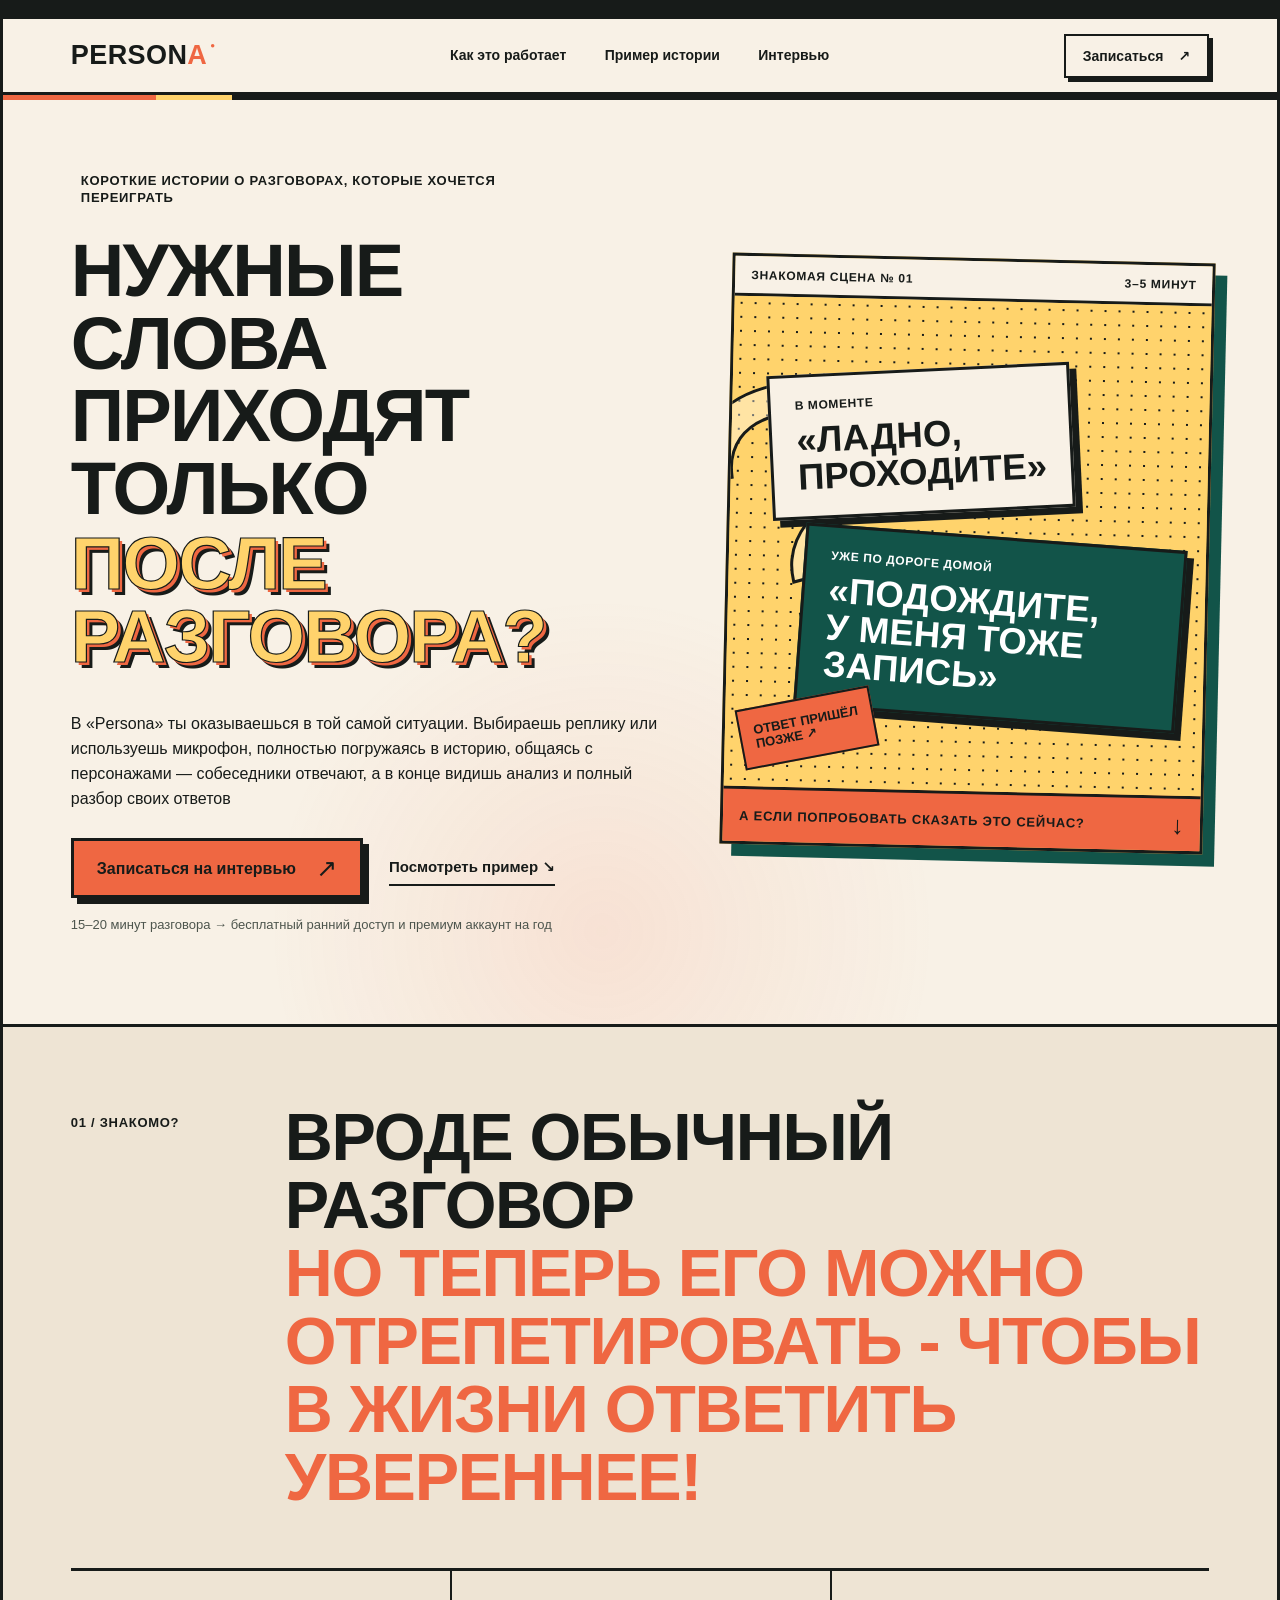
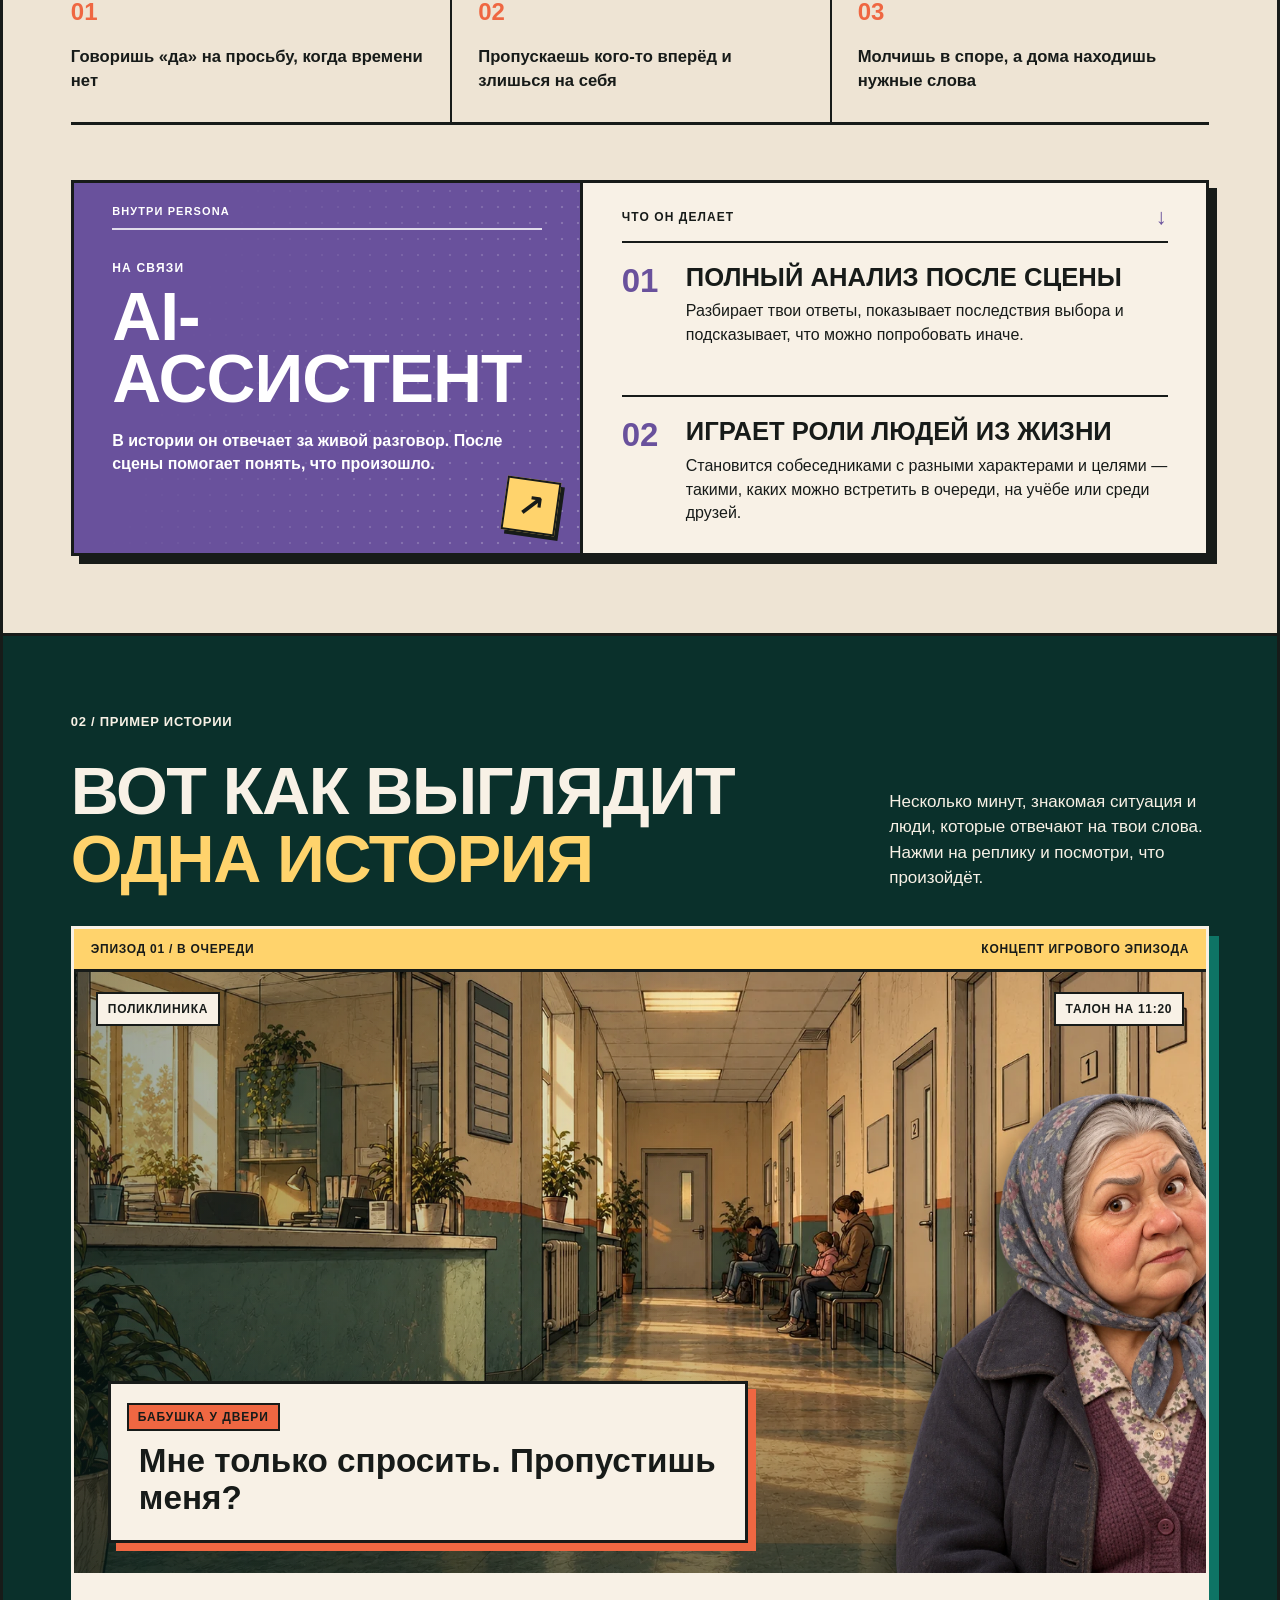
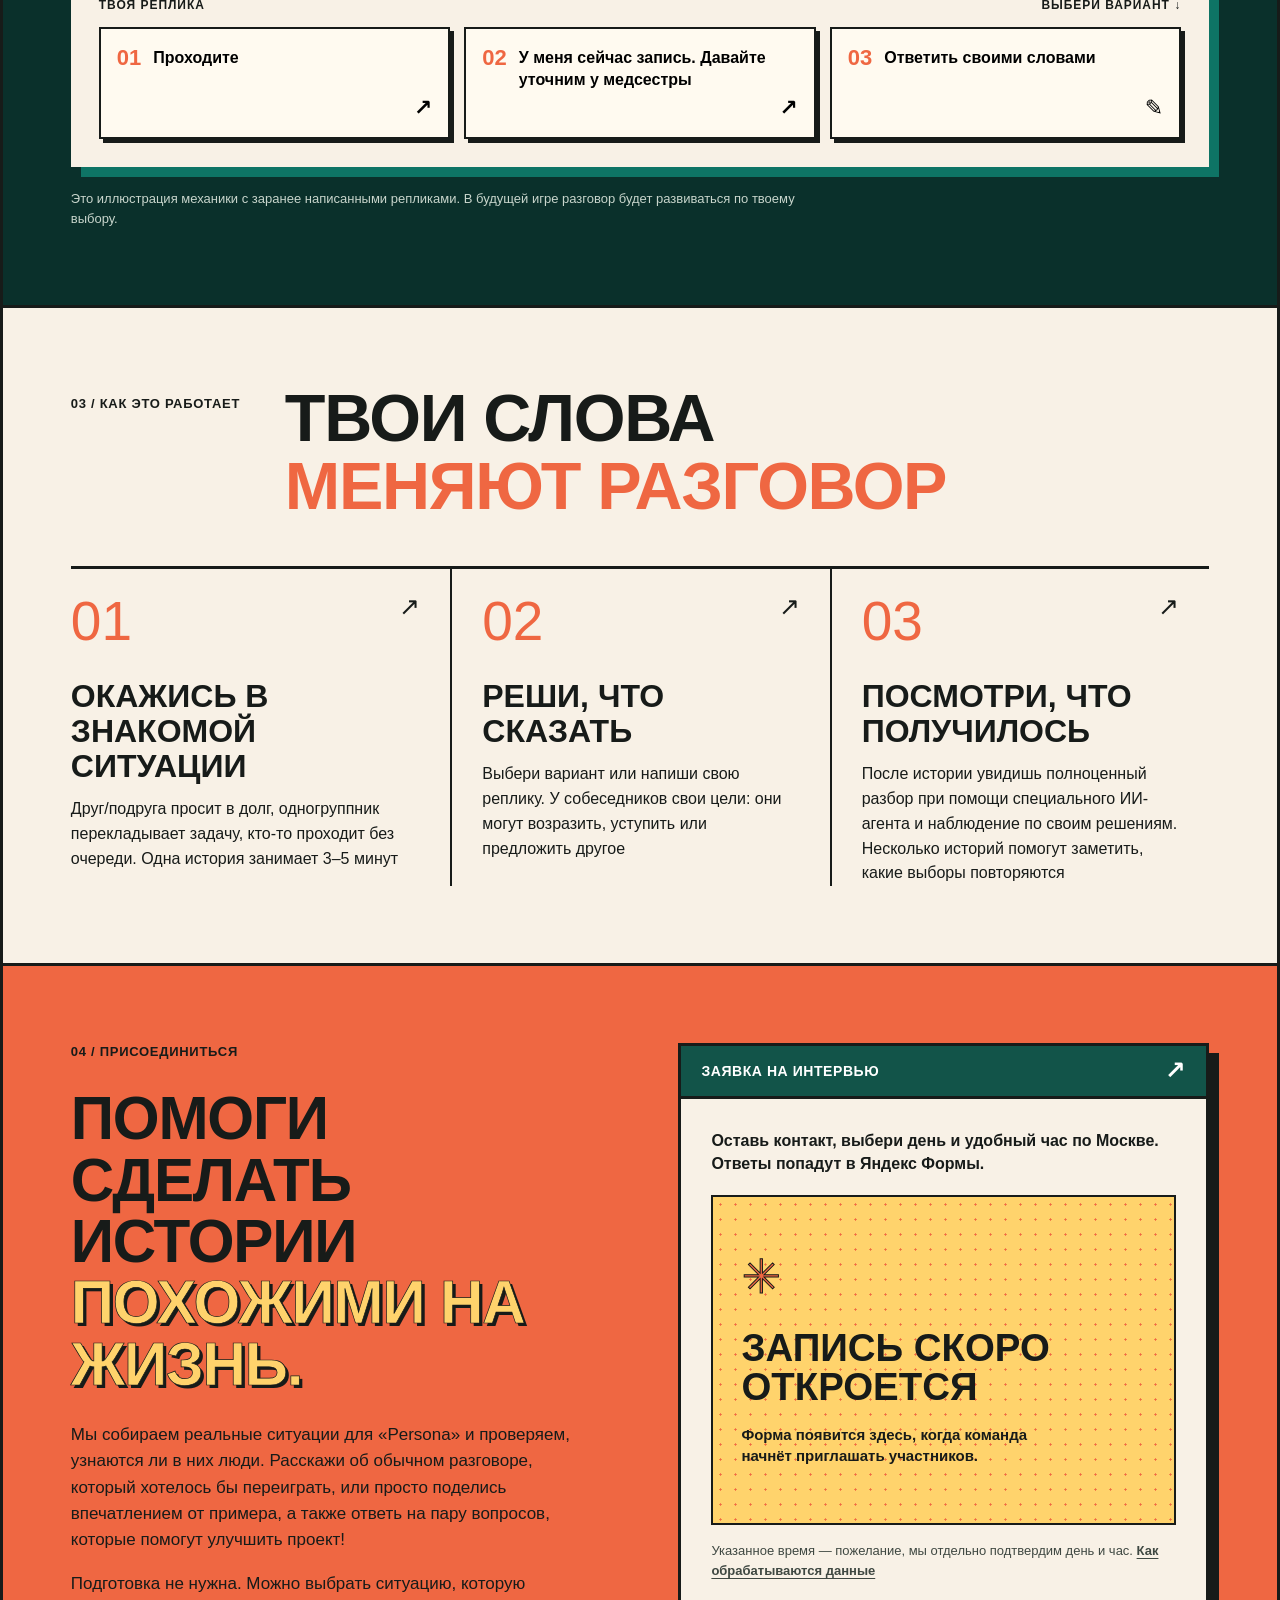
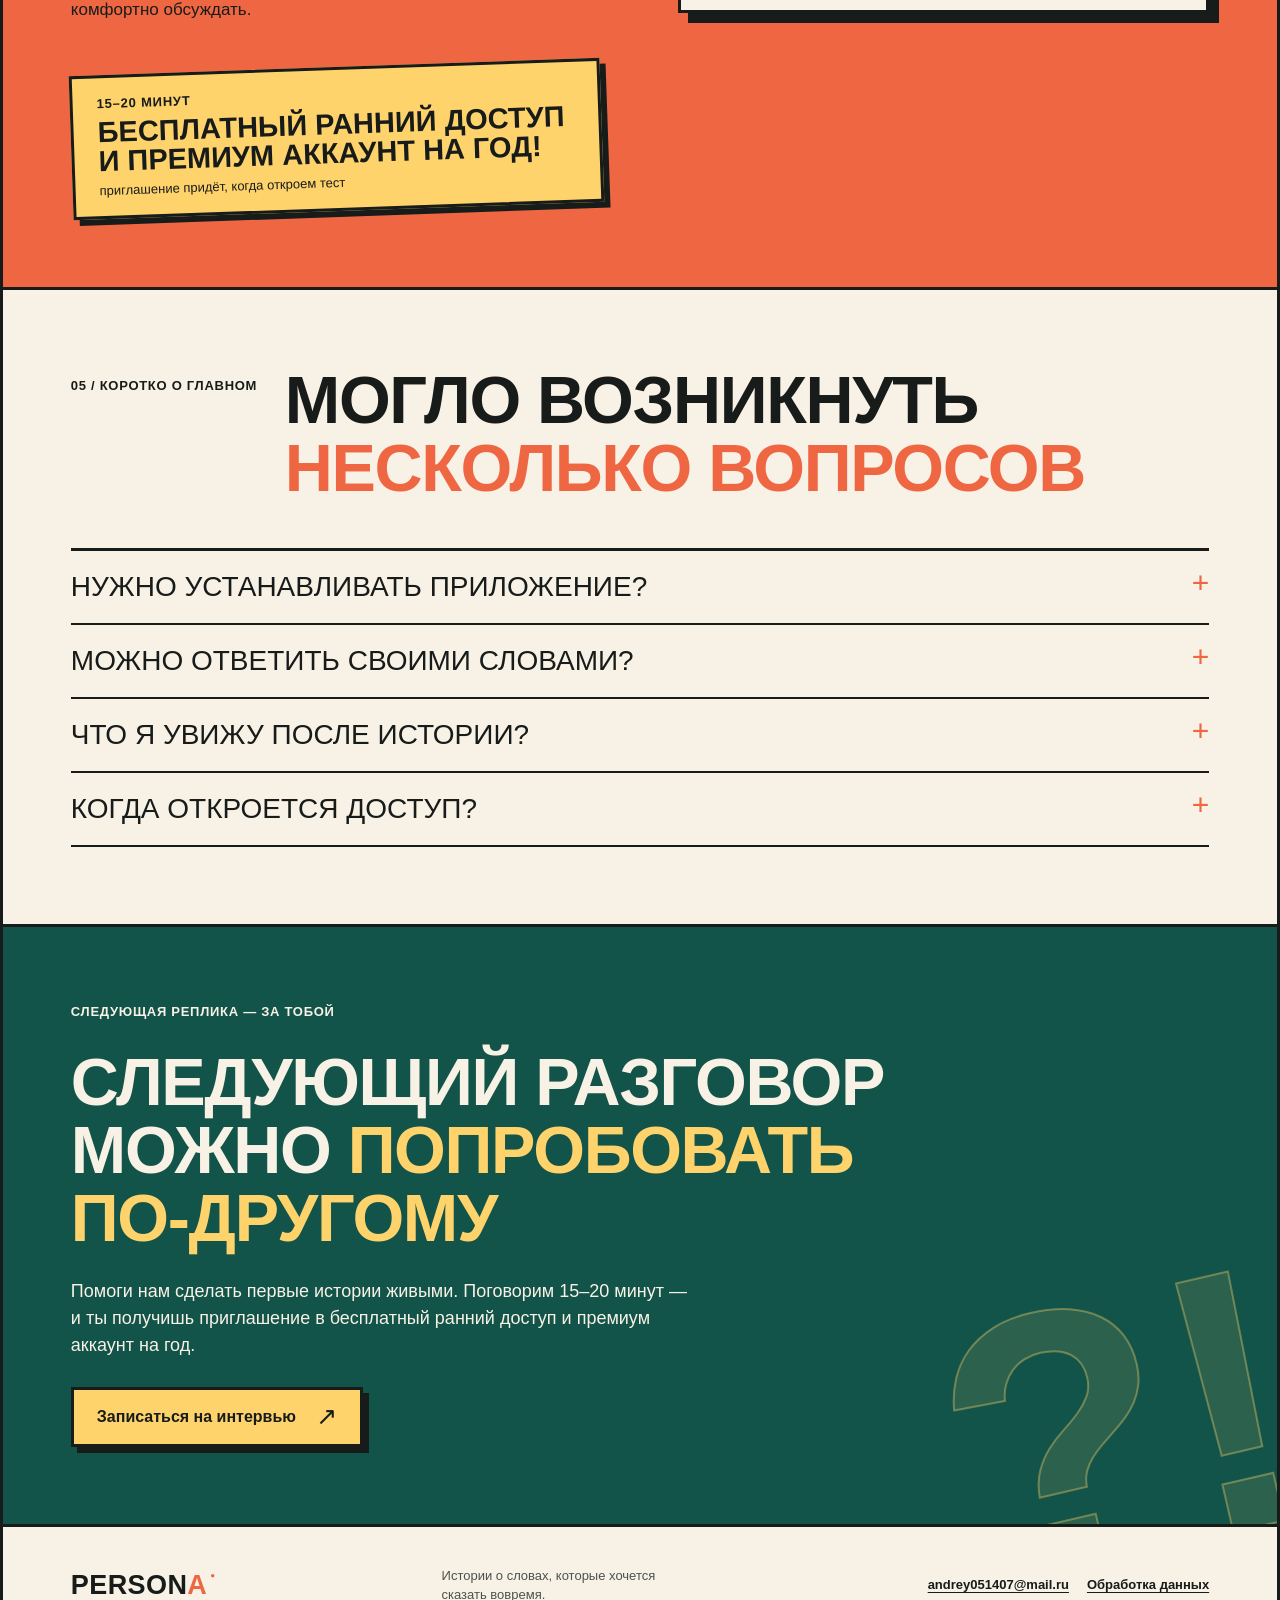
==== commit 004196a2: "New form" ====
--- a/index.html
+++ b/index.html
@@ -127,19 +127,13 @@
           </div>
           <div class="form-panel">
             <div class="form-heading"><span>ЗАЯВКА НА ИНТЕРВЬЮ</span><span>↗</span></div>
-            <form id="interviewForm" novalidate>
-              <label for="contactMethod">Как с тобой связаться?</label>
-              <select id="contactMethod" name="Способ связи" required><option value="email">По электронной почте</option><option value="telegram">В Telegram</option></select>
-              <label for="contactValue" id="contactLabel">Адрес электронной почты</label>
-              <input id="contactValue" name="email" type="email" inputmode="email" autocomplete="email" placeholder="you@example.com" required>
-              <div class="form-pair"><div><label for="preferredDate">Удобная дата</label><input id="preferredDate" name="Предпочтительная дата" type="date" required></div><div><label for="preferredTime">Удобное время <small>(МСК)</small></label><select id="preferredTime" name="Предпочтительное время (МСК)" required><option value="">Выбрать</option><option>10:00–12:00</option><option>12:00–14:00</option><option>14:00–16:00</option><option>16:00–18:00</option><option>18:00–20:00</option></select></div></div>
-              <p class="form-note">Это пожелание по времени, а не готовая запись: мы ответим и подтвердим день и час.</p>
-              <fieldset class="research-fields"><legend>Пара вопросов для проекта</legend><label for="sceneInterest">Какой разговор хотелось бы переиграть?</label><select id="sceneInterest" name="Интересная ситуация" required><option value="">Выбрать</option><option>С друзьями</option><option>На учёбе</option><option>В очереди или другом общественном месте</option><option>Пока не знаю</option></select><label for="featureInterest">Что заинтересовало сильнее?</label><select id="featureInterest" name="Интересная возможность" required><option value="">Выбрать</option><option>Выбор реплики</option><option>Возможность ответить голосом</option><option>Разбор после истории</option><option>Пока не знаю</option></select></fieldset>
-              <div class="honeypot" aria-hidden="true"><label for="companySite">Сайт компании</label><input id="companySite" name="_gotcha" type="text" tabindex="-1" autocomplete="off"></div>
-              <label class="consent"><input id="consent" name="Согласие на связь" type="checkbox" required><span>Согласен(на), чтобы команда использовала мой контакт для ответа об интервью и приглашения в ранний тест. <a href="./privacy.html">Как обрабатываются данные</a></span></label>
-              <button class="button button-form" id="submitButton" type="submit">Хочу поучаствовать <span aria-hidden="true">↗</span></button>
-              <p class="form-status" id="formStatus" role="status" aria-live="polite"></p>
-            </form>
+            <div class="form-embed-body">
+              <p class="form-embed-intro">Оставь контакт, выбери день и удобный час по Москве. Ответы попадут в Яндекс Формы.</p>
+              <div class="yandex-embed" id="yandexEmbed" hidden><iframe id="yandexFrame" title="Заявка на интервью Persona — Яндекс Формы" loading="lazy" referrerpolicy="strict-origin-when-cross-origin"></iframe></div>
+              <div class="form-pending" id="formPending" role="status"><span aria-hidden="true">✳</span><strong>Запись скоро откроется</strong><p>Форма появится здесь, когда команда начнёт приглашать участников.</p></div>
+              <p class="form-embed-note">Указанное время — пожелание, мы отдельно подтвердим день и час. <a href="./privacy.html">Как обрабатываются данные</a></p>
+              <a class="form-open-link" id="openYandexForm" href="#interview" target="_blank" rel="noopener noreferrer" hidden>Открыть форму в отдельной вкладке ↗</a>
+            </div>
           </div>
         </section>
 
@@ -153,7 +147,7 @@
         <section class="final-cta section-frame" aria-labelledby="final-title"><div><p class="section-index">СЛЕДУЮЩАЯ РЕПЛИКА — ЗА ТОБОЙ</p><h2 id="final-title">Следующий разговор можно <em>попробовать по-другому</em></h2><p>Помоги нам сделать первые истории живыми. Поговорим 15–20 минут — и ты получишь приглашение в бесплатный ранний доступ и премиум аккаунт на год.</p><a class="button button-light" href="#interview">Записаться на интервью <span aria-hidden="true">↗</span></a></div><span class="final-glyph" aria-hidden="true">?!</span></section>
       </main>
 
-      <footer class="site-footer"><a class="wordmark" href="#top">PERSON<span>A</span><span class="wordmark-dot">●</span></a><span>Истории о словах, которые хочется сказать вовремя.</span><div><span>andrey051407@mail.ru</span><a href="./privacy.html">Обработка данных</a></div></footer>
+      <footer class="site-footer"><a class="wordmark" href="#top">PERSON<span>A</span><span class="wordmark-dot">●</span></a><span>Истории о словах, которые хочется сказать вовремя.</span><div><a id="teamEmailLink" href="mailto:andrey051407@mail.ru">andrey051407@mail.ru</a><a href="./privacy.html">Обработка данных</a></div></footer>
     </div>
   </body>
 </html>
--- a/styles.css
+++ b/styles.css
@@ -30,7 +30,7 @@
 .hero-impact{color:var(--yellow);-webkit-text-stroke:1.2px var(--ink);text-shadow:3px 3px 0 var(--orange),6px 6px 0 var(--ink);display:inline-block;padding:2px 10px 8px 0}
 .hero-description{font-size:clamp(16px,1.25vw,19px);line-height:1.55;max-width:600px;margin-bottom:27px}
 .hero-actions{display:flex;align-items:center;gap:26px;flex-wrap:wrap}.button{border:var(--line);display:inline-flex;align-items:center;justify-content:space-between;gap:20px;padding:17px 23px;text-decoration:none;font-size:16px;font-weight:900;min-height:60px;line-height:1.1;transition:transform .18s,box-shadow .18s,background .18s}.button span{font-size:25px;font-weight:500;line-height:.6}
-.button-primary{background:var(--orange);box-shadow:6px 6px 0 var(--ink)}.button-primary:hover,.button-form:hover,.button-light:hover{transform:translate(3px,3px);box-shadow:3px 3px 0 var(--ink)}.text-link{font-size:15px;font-weight:900;text-decoration:none;border-bottom:2px solid var(--ink);padding:8px 0}.text-link:hover{color:var(--teal);border-color:var(--teal)}
+.button-primary{background:var(--orange);box-shadow:6px 6px 0 var(--ink)}.button-primary:hover,.button-light:hover{transform:translate(3px,3px);box-shadow:3px 3px 0 var(--ink)}.text-link{font-size:15px;font-weight:900;text-decoration:none;border-bottom:2px solid var(--ink);padding:8px 0}.text-link:hover{color:var(--teal);border-color:var(--teal)}
 .microcopy{font-size:13px;line-height:1.4;margin:18px 0 0;max-width:540px;color:#4d554d}
 .hero-art{border:var(--line);background:var(--yellow);min-height:590px;display:grid;grid-template-rows:40px 1fr 55px;box-shadow:12px 12px 0 var(--teal);transform:rotate(1.3deg);max-width:590px;width:100%;justify-self:center}
 .poster-top,.poster-bottom{display:flex;align-items:center;justify-content:space-between;gap:12px;padding:8px 16px;font-size:12px;letter-spacing:.06em;font-weight:900}.poster-top{background:var(--paper);border-bottom:var(--line)}.poster-bottom{border-top:var(--line);background:var(--orange);font-size:13px}.poster-bottom span:last-child{font-size:25px}
@@ -44,21 +44,19 @@
 .story-section{background:var(--teal-deep);color:var(--paper);border-bottom:var(--line)}.story-intro{display:flex;justify-content:space-between;align-items:end;gap:40px}.story-intro h2{margin-bottom:32px}.story-intro em{color:var(--yellow)}.story-intro>p{max-width:320px;font-size:17px;line-height:1.5;margin-bottom:35px}.story-shell{border:3px solid var(--paper);box-shadow:10px 10px 0 #0e7465;color:var(--ink)}.story-topbar{background:var(--yellow);display:flex;justify-content:space-between;gap:20px;padding:13px 17px;border-bottom:var(--line);font-size:12px;letter-spacing:.06em;font-weight:900}.scene{height:clamp(450px,47vw,620px);position:relative;overflow:hidden;background:#9d9c79;isolation:isolate}.scene-background{position:absolute;width:106%;height:106%;max-width:none;left:-3%;top:-3%;object-fit:cover;transform:translate3d(var(--bg-x,0px),var(--bg-y,0px),0);transition:transform .3s ease}.scene-shade{position:absolute;inset:0;background:linear-gradient(90deg,rgba(8,31,27,.42),transparent 60%),linear-gradient(0deg,rgba(8,31,27,.55),transparent 48%);z-index:1}.scene-character{position:absolute;z-index:2;right:4%;bottom:-23%;height:115%;width:auto;max-width:none;object-fit:contain;filter:drop-shadow(-16px 10px 10px rgba(0,0,0,.28));transform:translate3d(var(--person-x,0px),var(--person-y,0px),0);transition:transform .3s ease}.scene-meta{position:absolute;z-index:3;top:20px;left:22px;right:22px;display:flex;justify-content:space-between;gap:10px;color:var(--ink);font-size:12px;font-weight:900;letter-spacing:.06em}.scene-meta span{background:var(--paper);border:2px solid var(--ink);padding:8px 10px}.dialogue{position:absolute;z-index:4;left:3%;bottom:5%;width:min(60%,640px);border:var(--line);background:var(--paper);box-shadow:8px 8px 0 var(--orange);padding:23px 28px 24px}.dialogue-speaker{display:inline-block;font-size:12px;font-weight:900;letter-spacing:.08em;background:var(--orange);border:2px solid var(--ink);padding:5px 9px;margin:-42px 0 12px -12px}.dialogue p{font-family:Impact,"Arial Narrow","DejaVu Sans Condensed",sans-serif;font-weight:800;font-size:clamp(24px,2.6vw,38px);line-height:1.1;margin:0}.choice-area{padding:25px;background:var(--paper)}.choice-label{display:flex;justify-content:space-between;gap:10px;font-size:12px;font-weight:900;letter-spacing:.08em;padding:0 0 15px}.choices{display:grid;grid-template-columns:repeat(3,1fr);gap:14px}.choice{min-height:112px;padding:18px 16px;border:2px solid var(--ink);background:#fffaf0;box-shadow:4px 4px 0 var(--ink);text-align:left;display:flex;gap:12px;align-items:flex-start;font-size:16px;font-weight:800;line-height:1.35;transition:background .16s,transform .16s,box-shadow .16s}.choice:hover,.choice:focus-visible{background:var(--yellow);transform:translate(-2px,-2px);box-shadow:6px 6px 0 var(--orange),9px 9px 0 var(--ink)}.choice.is-selected{background:var(--yellow);box-shadow:0 0 0 5px var(--orange),6px 6px 0 var(--ink)}.choice-number{font-family:Impact,sans-serif;font-size:22px;line-height:1;color:var(--orange);flex:none}.choice-arrow{font-size:22px;line-height:1;margin-left:auto;align-self:flex-end}.own-reply{margin-top:22px;border-top:2px solid var(--ink);padding-top:18px}.own-reply[hidden],.story-result[hidden]{display:none}.own-reply label{display:block;font-weight:900;font-size:15px;margin-bottom:9px}.own-reply-input{display:flex;border:2px solid var(--ink);background:#fff}.own-reply-input input{flex:1;min-width:0;padding:15px;font-size:16px;border:0;background:transparent;outline-offset:-3px}.mic-button,.reply-submit{border:0;border-left:2px solid var(--ink);background:var(--yellow);padding:0 15px;font-weight:900}.mic-button[hidden]{display:none}.mic-button svg{width:23px;height:23px;fill:none;stroke:var(--ink);stroke-width:2;stroke-linecap:round}.mic-button.is-listening{background:var(--orange);animation:pulse 1.3s infinite}.reply-submit{background:var(--orange)}.reply-hint{font-size:13px;line-height:1.45;margin:9px 0 0}.story-result{margin-top:20px;border:var(--line);background:var(--yellow);padding:20px 22px}.result-label{font-size:12px;font-weight:900;letter-spacing:.06em;margin:0 0 7px}.story-result #resultText{font-size:18px;line-height:1.45;font-weight:700;margin:0 0 14px}.reset-button{background:transparent;border:0;border-bottom:2px solid var(--ink);padding:3px 0;font-size:14px;font-weight:900}.story-note{font-size:13px;line-height:1.5;max-width:750px;color:#c8d5cc;margin:22px 0 0}
 .how-section{background:var(--paper);border-bottom:var(--line)}.how-grid{display:grid;grid-template-columns:repeat(3,1fr);gap:0;border-top:var(--line)}.how-grid article{padding:25px 30px 0 0}.how-grid article+article{padding-left:30px;border-left:2px solid var(--ink)}.how-number{font-family:Impact,sans-serif;font-size:55px;color:var(--orange);line-height:1;display:flex;justify-content:space-between}.how-number span{font-family:Arial,sans-serif;font-size:25px;color:var(--ink)}.how-grid h3{font-size:clamp(25px,2.5vw,35px);text-transform:uppercase;line-height:1.1;margin:30px 0 13px}.how-grid p{font-size:16px;line-height:1.55;margin:0}
 .interview-section{display:grid;grid-template-columns:minmax(0,1fr) minmax(0,1fr);gap:clamp(35px,6vw,95px);background:var(--orange);border-bottom:var(--line)}.interview-copy h2{font-size:clamp(44px,4.7vw,69px);margin-bottom:27px}.interview-copy h2 em{color:var(--yellow);-webkit-text-stroke:.7px var(--ink);text-shadow:3px 3px 0 var(--ink)}.interview-copy>p:not(.section-index){font-size:17px;line-height:1.55;max-width:600px}.interview-sticker{margin-top:43px;display:flex;flex-direction:column;gap:7px;width:fit-content;max-width:100%;border:var(--line);padding:18px 24px;background:var(--yellow);box-shadow:6px 6px 0 var(--ink);transform:rotate(-2deg)}.interview-sticker span{font-size:13px;font-weight:900;letter-spacing:.06em}.interview-sticker strong{font-family:Impact,"Arial Narrow",sans-serif;font-size:29px;text-transform:uppercase;line-height:1}.interview-sticker small{font-size:13px}
-.form-panel{background:var(--paper);border:var(--line);box-shadow:10px 10px 0 var(--ink);align-self:start}.form-heading{background:var(--teal);border-bottom:var(--line);color:#fff;display:flex;justify-content:space-between;align-items:center;padding:17px 20px;font-size:14px;font-weight:900;letter-spacing:.04em}.form-heading span:last-child{font-size:25px;line-height:.6}.form-panel form{padding:clamp(20px,3vw,37px)}.form-panel label:not(.consent){display:block;font-size:14px;font-weight:900;margin:0 0 8px}.form-panel input:not([type=checkbox]),.form-panel select{display:block;border:2px solid var(--ink);background:#fffdf8;border-radius:0;width:100%;height:48px;padding:10px 12px;font-size:16px;color:var(--ink);margin:0 0 20px;min-width:0}.form-panel select{appearance:none;background-image:linear-gradient(45deg,transparent 50%,var(--ink) 50%),linear-gradient(135deg,var(--ink) 50%,transparent 50%);background-position:calc(100% - 18px) 21px,calc(100% - 12px) 21px;background-size:6px 6px;background-repeat:no-repeat;padding-right:31px}.form-panel input:focus,.form-panel select:focus{outline:3px solid var(--yellow);outline-offset:2px}.form-pair{display:grid;grid-template-columns:1fr 1fr;gap:15px}.form-pair small{font-size:12px}.form-note{font-size:13px;line-height:1.45;color:#4b514c;margin:-5px 0 18px}.honeypot{position:absolute!important;left:-10000px!important;width:1px!important;height:1px!important;overflow:hidden!important}.consent{display:flex;align-items:flex-start;gap:11px;font-size:13px;line-height:1.45;margin:0 0 23px;cursor:pointer}.consent input{appearance:none;width:21px;height:21px;border:2px solid var(--ink);background:#fff;margin:0;flex:none;position:relative}.consent input:checked{background:var(--teal)}.consent input:checked:after{content:"✓";color:#fff;position:absolute;left:3px;top:-4px;font-size:21px}.consent a{text-decoration-thickness:1px;text-underline-offset:3px}.button-form{background:var(--yellow);box-shadow:6px 6px 0 var(--ink);width:100%}.button-form:disabled{opacity:.65;cursor:wait}.form-status{font-size:14px;line-height:1.45;font-weight:700;margin:15px 0 0;min-height:1px}.form-status:empty{display:none}.form-status.is-error{color:#ad2615}.form-status.is-success{color:var(--teal)}
 .faq-section{background:var(--paper);border-bottom:var(--line)}.faq-list{border-top:var(--line)}.faq-list details{border-bottom:2px solid var(--ink);padding:20px 0}.faq-list summary{font-size:clamp(20px,2.2vw,28px);font-family:Impact,"Arial Narrow","DejaVu Sans Condensed",sans-serif;text-transform:uppercase;cursor:pointer;list-style:none;display:flex;justify-content:space-between;gap:25px}.faq-list summary::-webkit-details-marker{display:none}.faq-list summary:after{content:"+";font-family:Arial,sans-serif;font-weight:500;color:var(--orange);font-size:30px;line-height:.8}.faq-list details[open] summary:after{content:"−"}.faq-list p{font-size:17px;line-height:1.5;margin:16px 0 2px;max-width:720px}
 .final-cta{background:var(--teal);color:var(--paper);position:relative;overflow:hidden;border-bottom:var(--line)}.final-cta>div{position:relative;z-index:1;max-width:900px}.final-cta h2{margin-bottom:25px}.final-cta h2 em{color:var(--yellow)}.final-cta p:not(.section-index){font-size:18px;line-height:1.5;max-width:620px;margin-bottom:28px}.button-light{background:var(--yellow);color:var(--ink);box-shadow:6px 6px 0 var(--ink)}.final-glyph{position:absolute;right:-.05em;bottom:-.24em;font:900 clamp(200px,29vw,450px)/1 Impact,sans-serif;color:rgba(255,211,108,.11);-webkit-text-stroke:2px rgba(255,211,108,.36);transform:rotate(-13deg)}
 .site-footer{min-height:118px;padding:26px clamp(24px,5.3vw,86px);display:flex;justify-content:space-between;align-items:center;gap:24px;background:var(--paper);font-size:13px;line-height:1.4}.site-footer>span{max-width:260px;color:#4c534d}.site-footer>div{display:flex;gap:18px;flex-wrap:wrap;font-weight:700}.site-footer>div a{text-underline-offset:3px}
 @keyframes pulse{50%{box-shadow:inset 0 0 0 5px #fff}}
 @media(max-width:1100px){.hero{grid-template-columns:1fr 1fr}.hero-art{min-height:490px;grid-template-rows:37px 1fr 50px}.poster-body{min-height:400px}.poster-speech{padding:16px}.poster-speech strong{font-size:clamp(25px,3.3vw,38px)}h1{font-size:clamp(49px,5.8vw,72px)}.interview-section{gap:35px}.main-nav{gap:18px}}
 @media(max-width:820px){.site-shell{margin:0;box-shadow:none;border:0}.site-header{height:68px}.main-nav{display:none}.hero{grid-template-columns:1fr;gap:56px}.hero h1{font-size:clamp(57px,9vw,83px)}.hero-art{max-width:570px;justify-self:center}.section-heading-row{grid-template-columns:1fr;gap:0}.section-heading-row h2{margin-top:0}.section-heading-row .section-index{padding-top:0}.story-intro{align-items:start}.scene{height:500px}.recognition-list{grid-template-columns:1fr}.recognition-list p,.recognition-list p+p{border-left:0;padding:16px 0;border-bottom:2px solid var(--ink)}.recognition-list p:last-child{border:0}.recognition-list span{display:inline;margin:0 16px 0 0}.how-grid h3{font-size:27px}.interview-section{grid-template-columns:1fr}.form-panel{max-width:650px;width:100%}.site-footer{align-items:flex-start;flex-wrap:wrap}}
-@media(max-width:600px){.section-frame{padding:50px 20px}.site-header{padding:0 20px;height:64px}.wordmark{font-size:23px}.header-cta{font-size:12px;padding:10px 11px;gap:7px;box-shadow:3px 3px 0 var(--ink)}.eyebrow{font-size:12px;margin-bottom:21px}.hero{padding-top:51px;gap:40px}.hero h1{font-size:clamp(44px,10.4vw,67px);line-height:1}.hero-impact{text-shadow:2px 2px 0 var(--orange),4px 4px 0 var(--ink)}.hero-description{font-size:16px}.hero-actions{align-items:flex-start;flex-direction:column;gap:15px}.button{font-size:15px}.hero-art{min-height:430px;grid-template-rows:37px 1fr 50px;transform:rotate(.7deg);box-shadow:7px 7px 0 var(--teal)}.poster-top,.poster-bottom{font-size:10px;padding:6px 9px}.poster-body{min-height:340px}.poster-burst{font-size:285px;top:10px}.poster-speech{padding:12px 14px;box-shadow:4px 4px 0 var(--ink)}.poster-speech small{font-size:10px}.poster-speech strong{font-size:clamp(23px,7vw,35px)}.poster-speech-one{top:13%;left:6%}.poster-speech-two{top:49%;right:4%;max-width:89%}.poster-stamp{bottom:5%;font-size:10px;padding:9px}.section-index{font-size:12px;margin-bottom:20px}h2{font-size:clamp(38px,9vw,58px);margin-bottom:32px}.recognition-list{margin:0 0 34px}.recognition-list p{font-size:16px}.story-intro{display:block}.story-intro h2{margin-bottom:18px}.story-intro>p{font-size:16px;margin-bottom:27px}.story-topbar{font-size:10px;padding:10px;line-height:1.2}.story-shell{box-shadow:6px 6px 0 #0e7465}.scene{height:450px}.scene-background{width:155%;max-width:none;left:-25%;top:-2%}.scene-character{height:78%;right:-18%;bottom:5%}.scene-meta{top:12px;left:12px;right:12px;font-size:9px}.dialogue{left:4%;bottom:3%;width:88%;padding:18px 18px 16px;box-shadow:5px 5px 0 var(--orange)}.dialogue-speaker{margin:-37px 0 9px -6px;font-size:10px}.dialogue p{font-size:25px}.choice-area{padding:16px}.choice-label{font-size:10px}.choices{grid-template-columns:1fr;gap:10px}.choice{min-height:70px;padding:12px 13px;align-items:center;font-size:15px;box-shadow:3px 3px 0 var(--ink)}.choice-arrow{align-self:center}.own-reply-input{flex-wrap:wrap}.own-reply-input input{flex-basis:100%;border-bottom:2px solid var(--ink)}.mic-button,.reply-submit{min-height:45px;flex:1;border-left:0}.reply-submit{border-left:2px solid var(--ink)}.how-grid{grid-template-columns:1fr}.how-grid article,.how-grid article+article{padding:22px 0 24px;border-left:0;border-bottom:2px solid var(--ink)}.how-grid article:last-child{border-bottom:0}.how-number{font-size:44px}.how-grid h3{margin:16px 0 9px}.interview-copy h2{font-size:clamp(40px,9vw,58px)}.interview-sticker{margin-top:29px}.form-panel{box-shadow:6px 6px 0 var(--ink)}.form-pair{grid-template-columns:1fr;gap:0}.form-panel form{padding:20px}.form-heading{font-size:12px}.consent{font-size:13px}.site-footer{gap:16px;padding:25px 20px}.site-footer>span{width:100%;max-width:none}.final-glyph{font-size:240px;right:-30px;bottom:-75px}}
+@media(max-width:600px){.section-frame{padding:50px 20px}.site-header{padding:0 20px;height:64px}.wordmark{font-size:23px}.header-cta{font-size:12px;padding:10px 11px;gap:7px;box-shadow:3px 3px 0 var(--ink)}.eyebrow{font-size:12px;margin-bottom:21px}.hero{padding-top:51px;gap:40px}.hero h1{font-size:clamp(44px,10.4vw,67px);line-height:1}.hero-impact{text-shadow:2px 2px 0 var(--orange),4px 4px 0 var(--ink)}.hero-description{font-size:16px}.hero-actions{align-items:flex-start;flex-direction:column;gap:15px}.button{font-size:15px}.hero-art{min-height:430px;grid-template-rows:37px 1fr 50px;transform:rotate(.7deg);box-shadow:7px 7px 0 var(--teal)}.poster-top,.poster-bottom{font-size:10px;padding:6px 9px}.poster-body{min-height:340px}.poster-burst{font-size:285px;top:10px}.poster-speech{padding:12px 14px;box-shadow:4px 4px 0 var(--ink)}.poster-speech small{font-size:10px}.poster-speech strong{font-size:clamp(23px,7vw,35px)}.poster-speech-one{top:13%;left:6%}.poster-speech-two{top:49%;right:4%;max-width:89%}.poster-stamp{bottom:5%;font-size:10px;padding:9px}.section-index{font-size:12px;margin-bottom:20px}h2{font-size:clamp(38px,9vw,58px);margin-bottom:32px}.recognition-list{margin:0 0 34px}.recognition-list p{font-size:16px}.story-intro{display:block}.story-intro h2{margin-bottom:18px}.story-intro>p{font-size:16px;margin-bottom:27px}.story-topbar{font-size:10px;padding:10px;line-height:1.2}.story-shell{box-shadow:6px 6px 0 #0e7465}.scene{height:450px}.scene-background{width:155%;max-width:none;left:-25%;top:-2%}.scene-character{height:78%;right:-18%;bottom:5%}.scene-meta{top:12px;left:12px;right:12px;font-size:9px}.dialogue{left:4%;bottom:3%;width:88%;padding:18px 18px 16px;box-shadow:5px 5px 0 var(--orange)}.dialogue-speaker{margin:-37px 0 9px -6px;font-size:10px}.dialogue p{font-size:25px}.choice-area{padding:16px}.choice-label{font-size:10px}.choices{grid-template-columns:1fr;gap:10px}.choice{min-height:70px;padding:12px 13px;align-items:center;font-size:15px;box-shadow:3px 3px 0 var(--ink)}.choice-arrow{align-self:center}.own-reply-input{flex-wrap:wrap}.own-reply-input input{flex-basis:100%;border-bottom:2px solid var(--ink)}.mic-button,.reply-submit{min-height:45px;flex:1;border-left:0}.reply-submit{border-left:2px solid var(--ink)}.how-grid{grid-template-columns:1fr}.how-grid article,.how-grid article+article{padding:22px 0 24px;border-left:0;border-bottom:2px solid var(--ink)}.how-grid article:last-child{border-bottom:0}.how-number{font-size:44px}.how-grid h3{margin:16px 0 9px}.interview-copy h2{font-size:clamp(40px,9vw,58px)}.interview-sticker{margin-top:29px}.site-footer{gap:16px;padding:25px 20px}.site-footer>span{width:100%;max-width:none}.final-glyph{font-size:240px;right:-30px;bottom:-75px}}
 @media(max-width:380px){.header-cta{font-size:11px}.wordmark{font-size:21px}.hero h1{font-size:43px}.poster-speech strong{font-size:23px}.poster-stamp{display:none}}
 @media(prefers-reduced-motion:reduce){html{scroll-behavior:auto}*,*:before,*:after{animation-duration:.01ms!important;transition-duration:.01ms!important}.scene-background,.scene-character{transform:none!important}}
 .privacy-main{min-height:75vh}.privacy-main h1{font-size:clamp(49px,7vw,94px);margin-bottom:30px}.privacy-lead{font-size:clamp(19px,2vw,26px);line-height:1.4;font-weight:700;max-width:850px;margin-bottom:58px}.privacy-grid{display:grid;grid-template-columns:1fr 1fr;gap:0 35px;border-top:var(--line);margin-bottom:35px}.privacy-grid section{padding:25px 0;border-bottom:2px solid var(--ink)}.privacy-grid h2{font-size:30px;margin:0 0 10px}.privacy-grid p{font-size:16px;line-height:1.55;margin:0}.privacy-tail{font-size:14px;line-height:1.5;margin-bottom:35px;max-width:750px}@media(max-width:600px){.privacy-grid{grid-template-columns:1fr}.privacy-main h1{font-size:47px}}
 .scene.is-speaking .scene-character{animation:character-speaking .24s ease-in-out infinite alternate}
 @keyframes character-speaking{from{translate:0 0}to{translate:0 -4px}}
 .story-result #resultText{margin-bottom:15px}.method-label{font-size:12px;font-weight:900;letter-spacing:.06em;border-top:2px solid var(--ink);padding-top:13px;margin:0 0 7px}.story-result .method-text{font-size:16px;line-height:1.45;margin:0 0 16px}
-.research-fields{border:0;border-top:2px solid var(--ink);padding:20px 0 0;margin:0 0 4px;min-width:0}.research-fields legend{font-family:Impact,"Arial Narrow","DejaVu Sans Condensed",sans-serif;font-size:25px;text-transform:uppercase;line-height:1.1;padding:0 10px 0 0}.form-panel .research-fields label{display:block;font-size:14px;font-weight:900;margin:0 0 8px}
 @media(prefers-reduced-motion:reduce){.scene.is-speaking .scene-character{animation:none}}
 .scene-character{height:98%;right:-15%;bottom:-15%}
 @media(max-width:820px){.scene-character{height:82%;right:-17%;bottom:-8%}}
@@ -84,3 +82,20 @@
 .ai-panel-feature p{font-size:16px;line-height:1.48;margin:0;max-width:540px}
 @media(max-width:820px){.ai-panel{grid-template-columns:1fr}.ai-panel-intro{border-right:0;border-bottom:var(--line)}.ai-panel-features{padding:24px 30px 28px}.ai-panel h3{font-size:clamp(52px,8vw,72px)}}
 @media(max-width:600px){.ai-panel{box-shadow:6px 6px 0 var(--ink)}.ai-panel-intro{padding:20px 22px 75px}.ai-panel-kicker{margin-top:27px}.ai-panel h3{font-size:clamp(42px,10vw,58px)}.ai-panel-deck{font-size:15px}.ai-panel-features{padding:21px 22px 25px}.ai-panel-feature{grid-template-columns:34px minmax(0,1fr);gap:10px;padding:18px 0}.ai-panel-number{font-size:25px}.ai-panel-feature h4{font-size:22px}.ai-panel-feature p{font-size:15px}}
+
+.form-panel{background:var(--paper);border:var(--line);box-shadow:10px 10px 0 var(--ink);align-self:start}
+.form-heading{background:var(--teal);border-bottom:var(--line);color:#fff;display:flex;justify-content:space-between;align-items:center;padding:17px 20px;font-size:14px;font-weight:900;letter-spacing:.04em}
+.form-heading span:last-child{font-size:25px;line-height:.6}
+.form-embed-body{padding:clamp(17px,2.5vw,30px)}
+.form-embed-intro{font-size:16px;line-height:1.45;font-weight:700;margin:0 0 20px}
+.yandex-embed{border:2px solid var(--ink);background:#fffdf8;overflow:hidden}
+.yandex-embed iframe{display:block;width:100%;height:1160px;border:0;background:#fffdf8}
+.form-pending{display:flex;flex-direction:column;justify-content:center;min-height:330px;border:2px solid var(--ink);background:radial-gradient(var(--orange) .9px,transparent 1.3px) 0 0/15px 15px,var(--yellow);padding:28px}
+.form-pending span{font-size:47px;line-height:1;color:var(--orange);-webkit-text-stroke:1px var(--ink);margin-bottom:28px}
+.form-pending strong{font-family:Impact,"Arial Narrow","DejaVu Sans Condensed",sans-serif;font-size:clamp(34px,3vw,44px);line-height:1.02;text-transform:uppercase;max-width:350px}
+.form-pending p{font-size:15px;font-weight:700;line-height:1.45;margin:17px 0 0;max-width:340px}
+.form-embed-note{font-size:13px;line-height:1.5;margin:16px 0 0;color:#3f4842}
+.form-embed-note a,.form-open-link{text-underline-offset:3px;font-weight:800}
+.form-open-link{display:inline-block;margin-top:14px;font-size:14px}
+.yandex-embed[hidden],.form-pending[hidden],.form-open-link[hidden]{display:none}
+@media(max-width:600px){.form-panel{box-shadow:6px 6px 0 var(--ink)}.form-heading{font-size:12px}.form-embed-body{padding:16px}.form-embed-intro{font-size:15px}.form-pending{min-height:270px;padding:21px}.form-pending strong{font-size:34px}.yandex-embed iframe{height:1280px}}
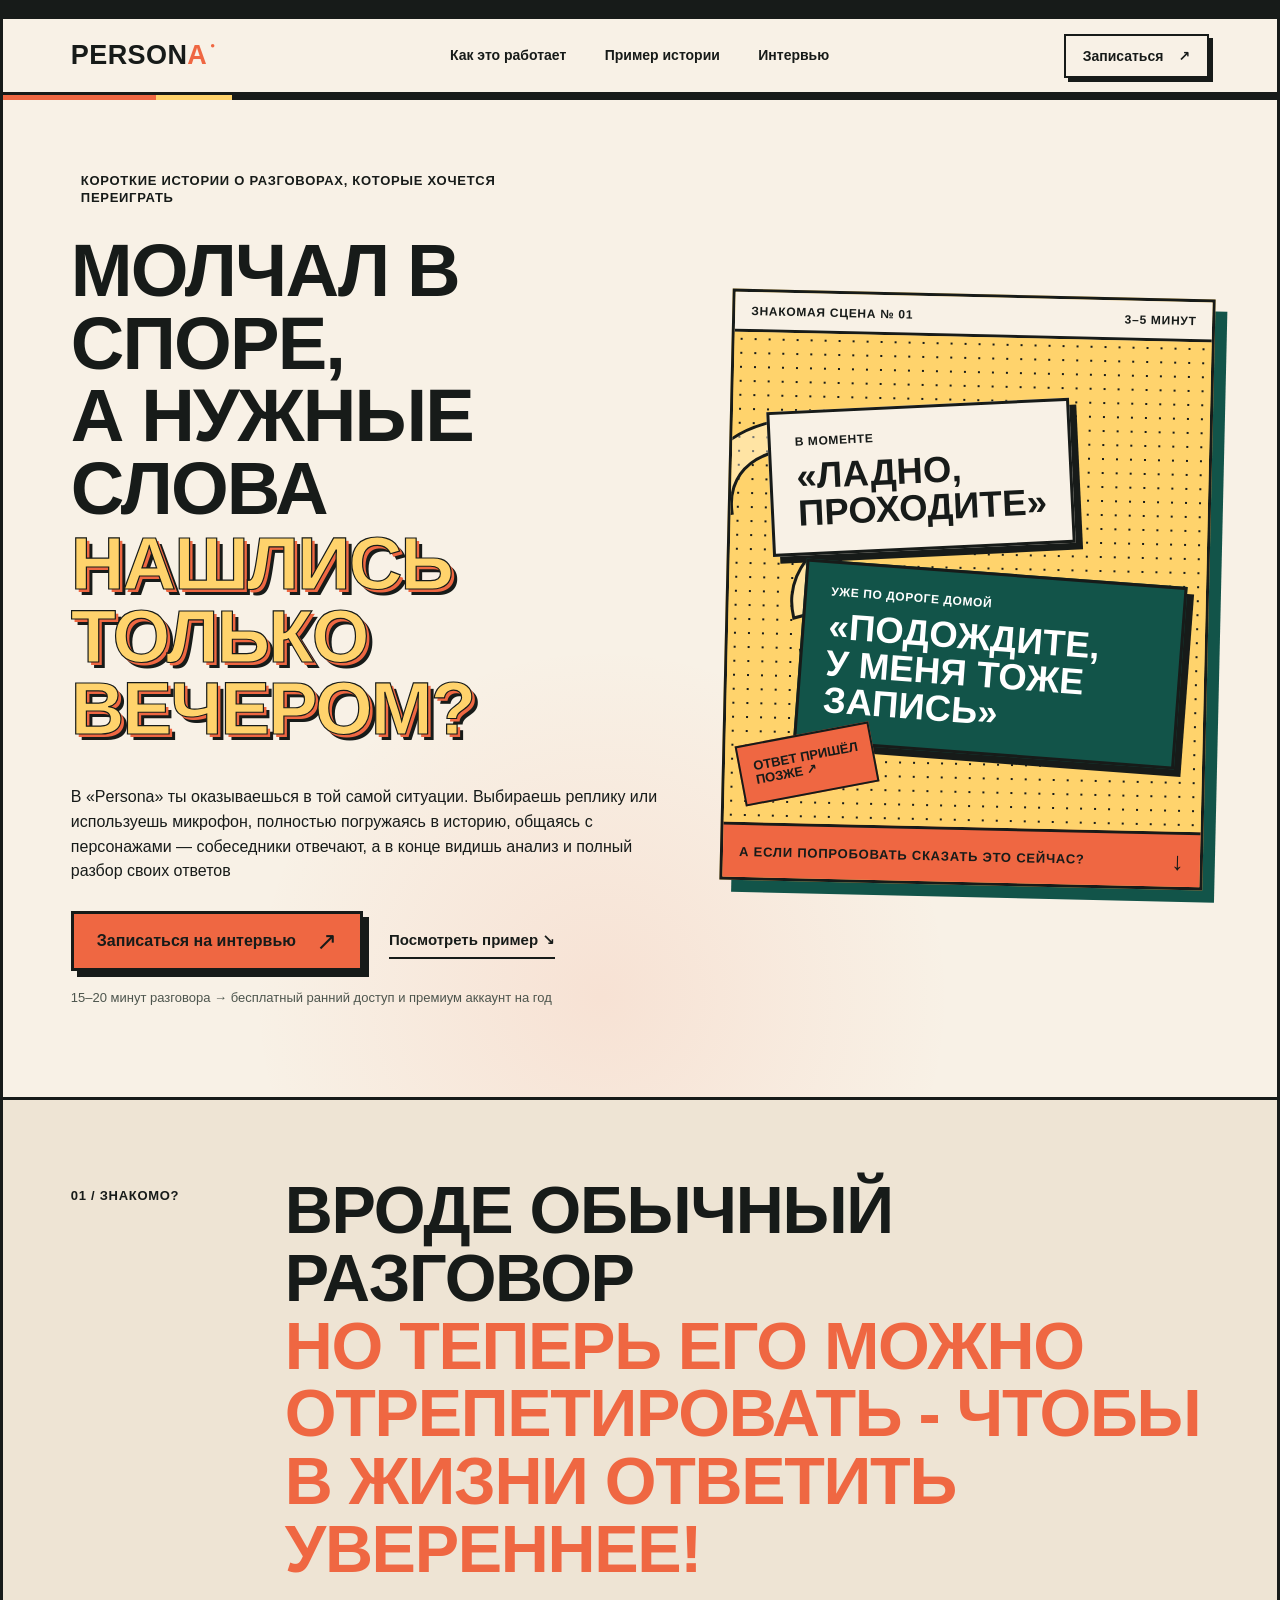
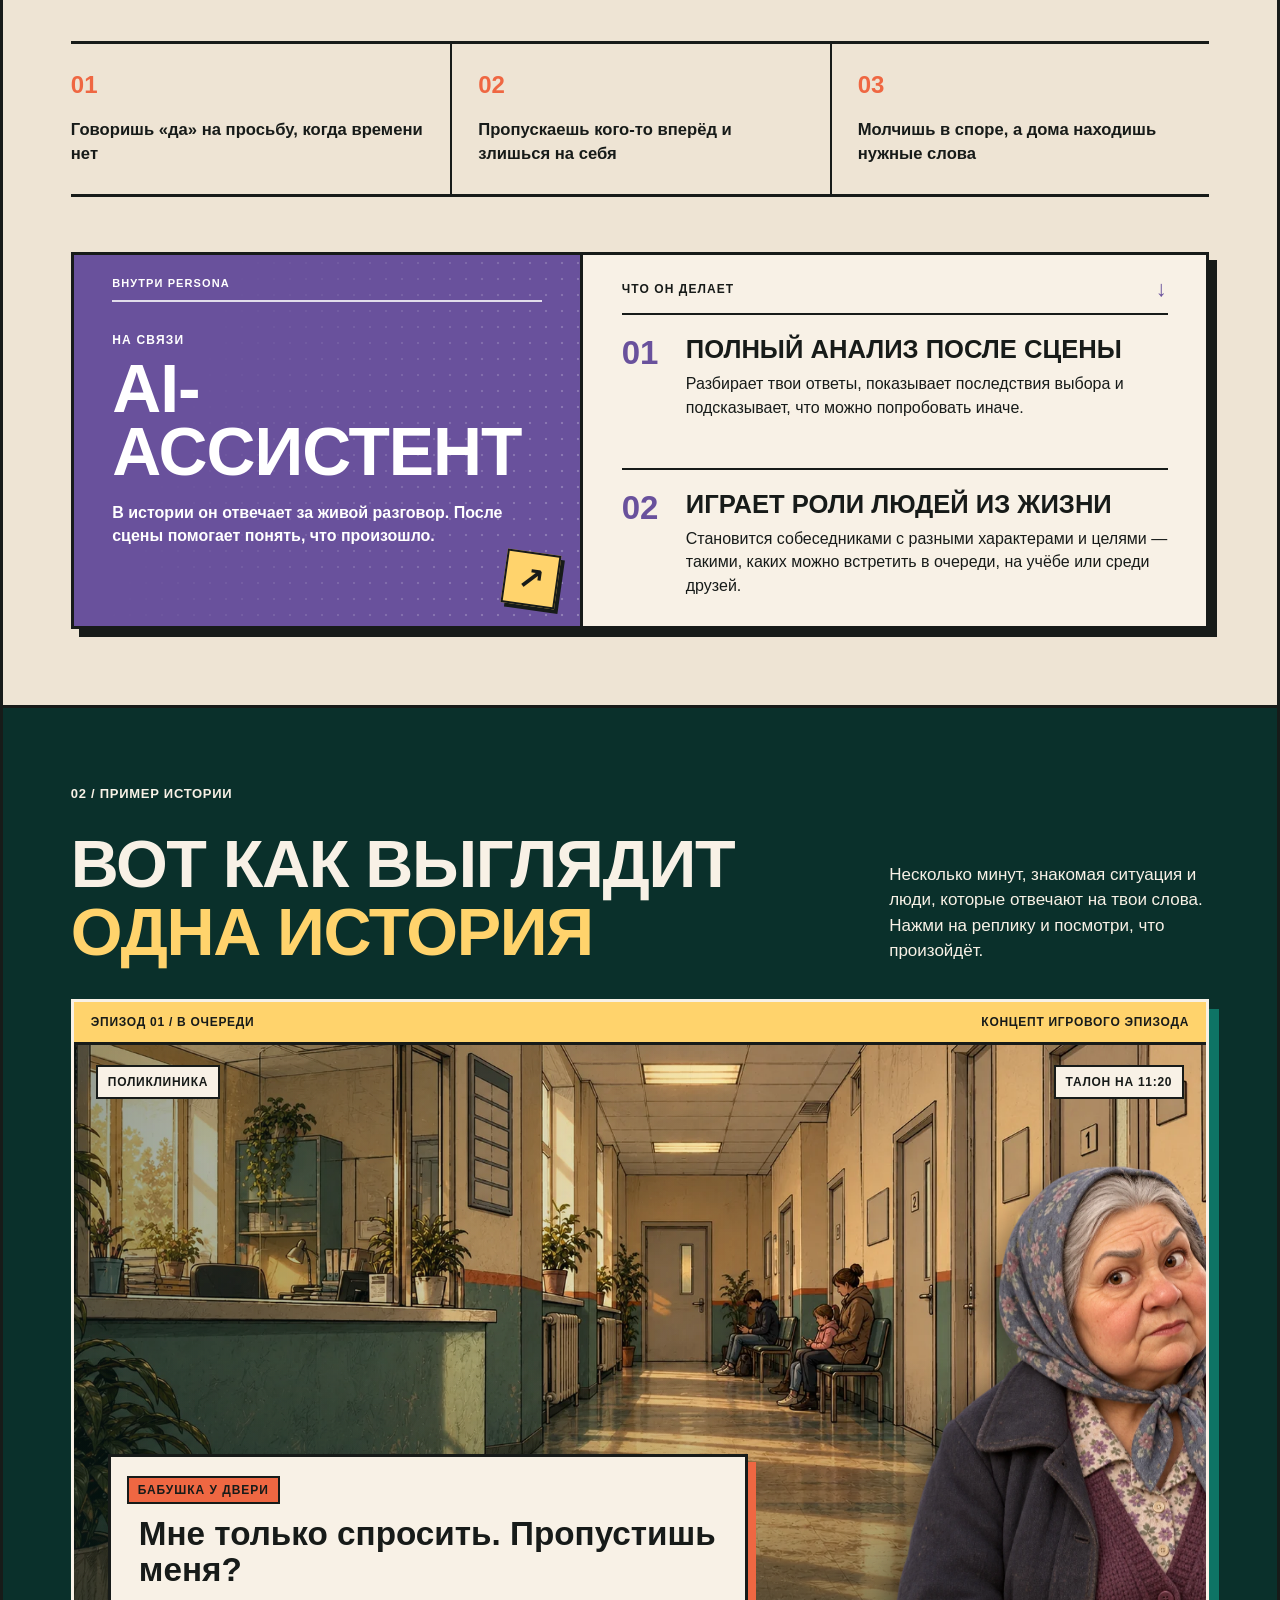
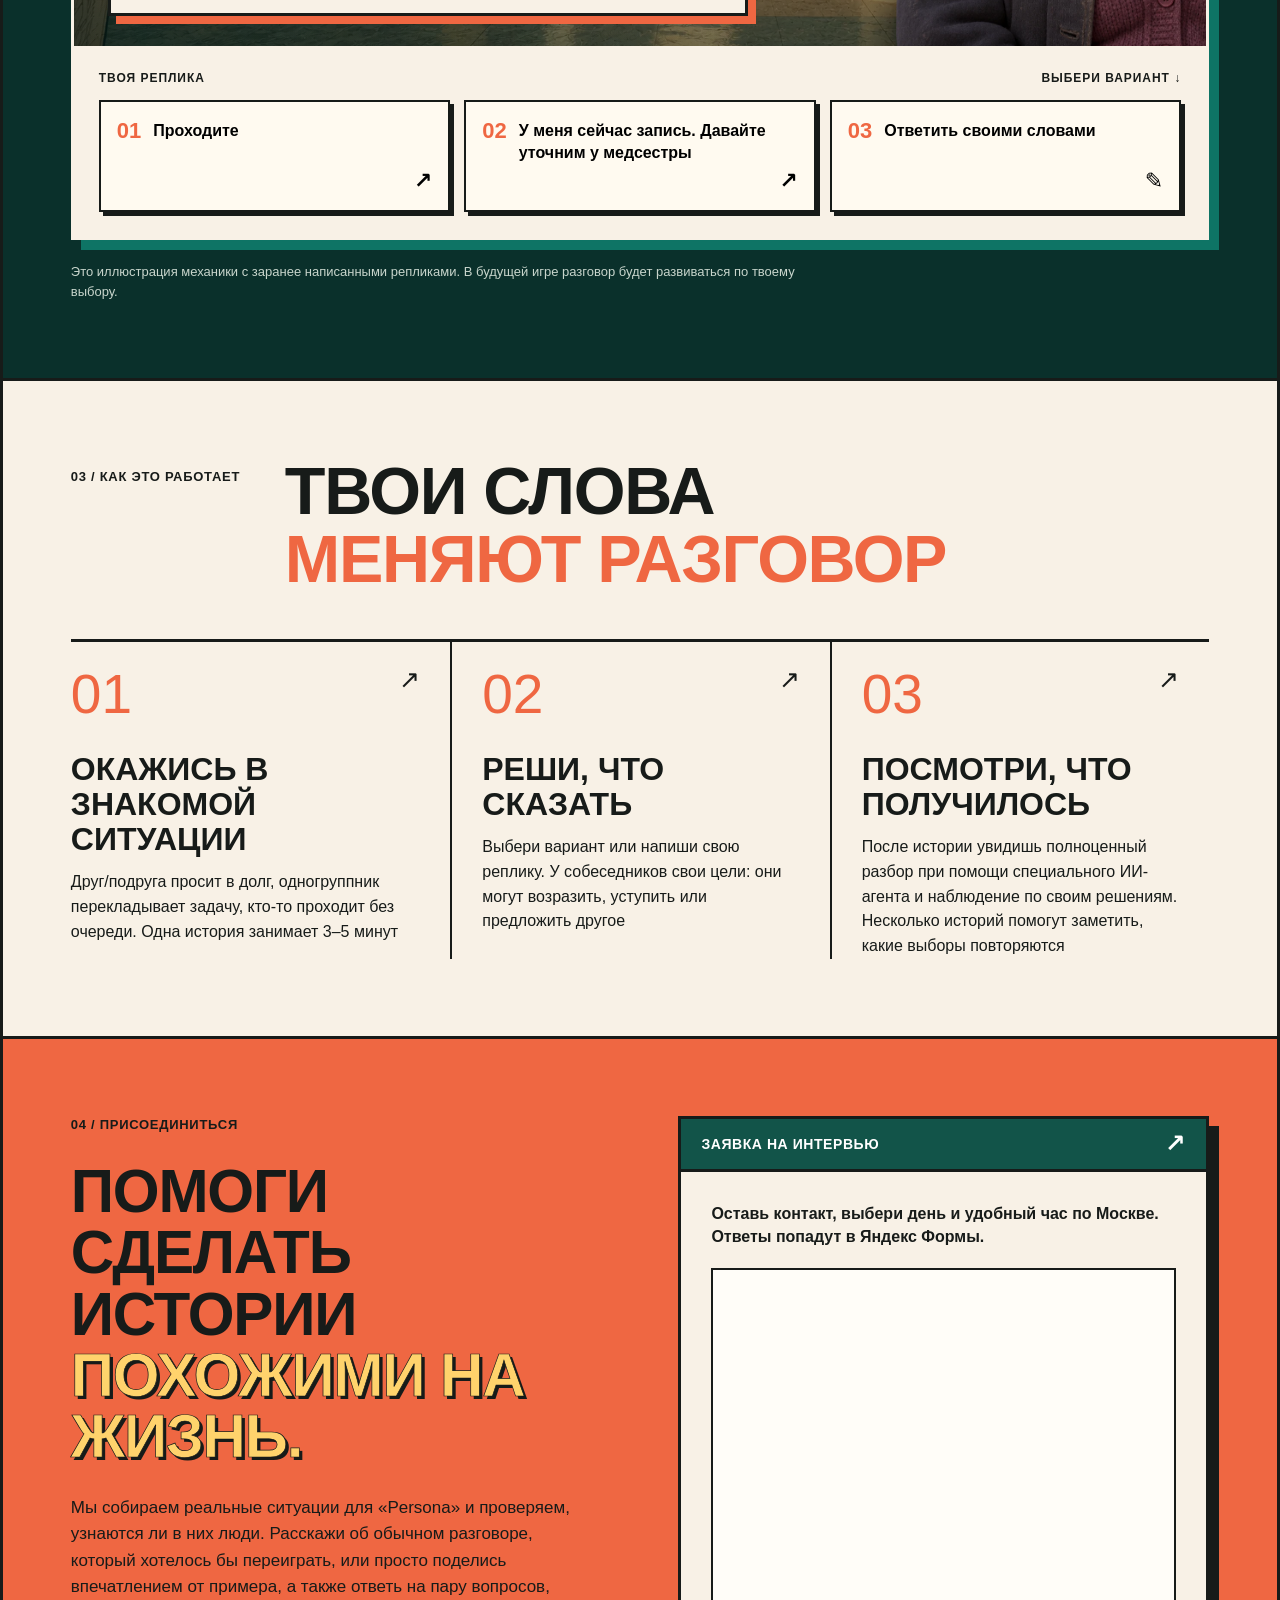
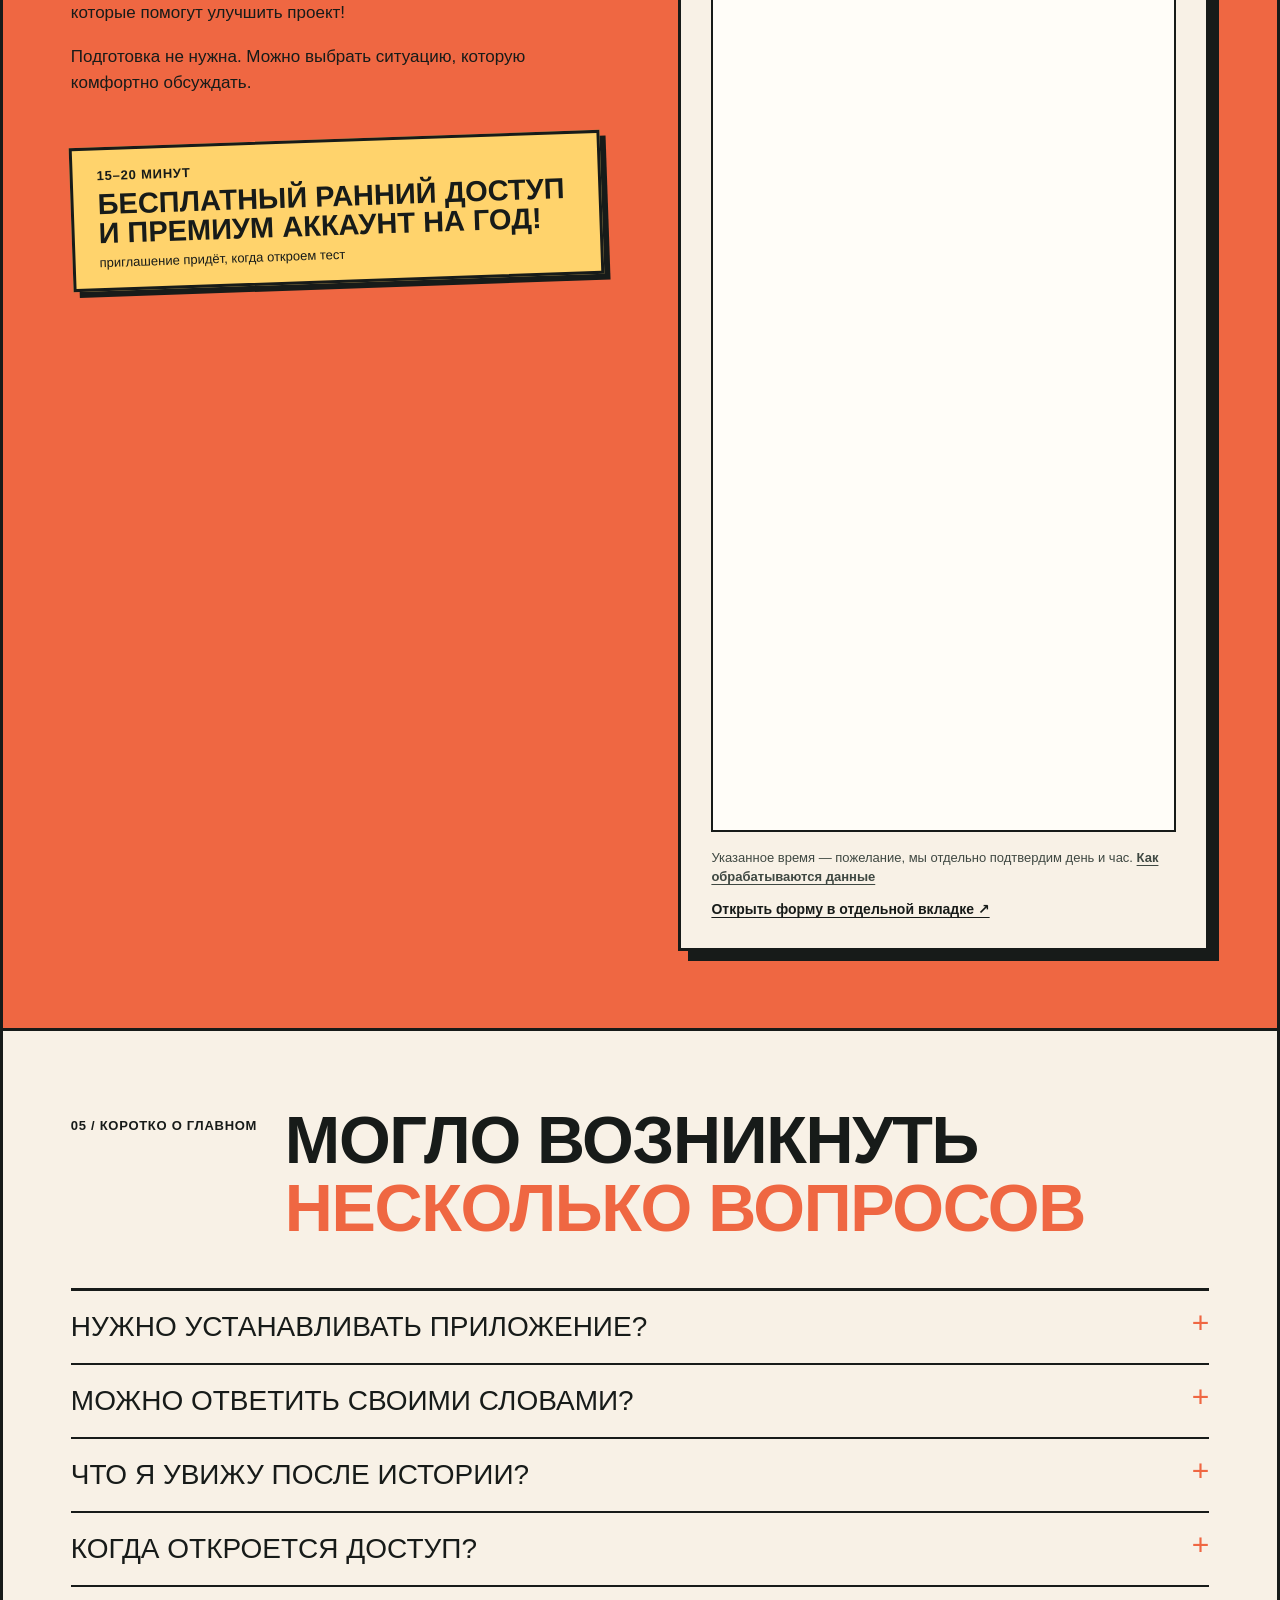
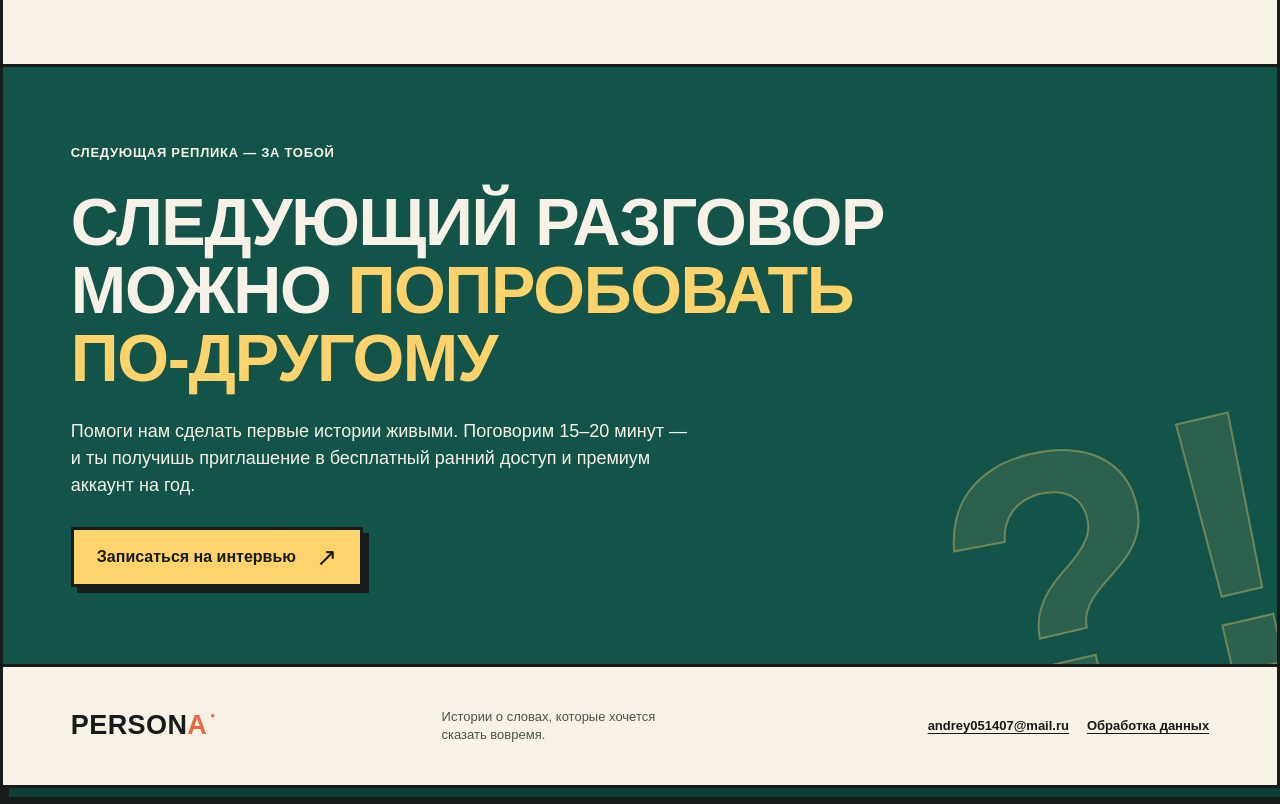
==== commit f0bf7b9d: "Update hero heading text in index.html" ====
--- a/index.html
+++ b/index.html
@@ -30,7 +30,7 @@
         <section id="top" class="hero section-frame">
           <div class="hero-copy">
             <p class="eyebrow"><span class="eyebrow-mark"></span> Короткие истории о разговорах, которые хочется переиграть</p>
-            <h1>Нужные слова<br>приходят только<br><span class="hero-impact">после<br>разговора?</span></h1>
+            <h1>Молчал в споре,<br>а нужные слова<br><span class="hero-impact">нашлись только<br>вечером?</span></h1>
             <p class="hero-description">В «Persona» ты оказываешься в той самой ситуации. Выбираешь реплику или используешь микрофон, полностью погружаясь в историю, общаясь с персонажами — собеседники отвечают, а в конце видишь анализ и полный разбор своих ответов</p>
             <div class="hero-actions">
               <a class="button button-primary" href="#interview">Записаться на интервью <span aria-hidden="true">↗</span></a>
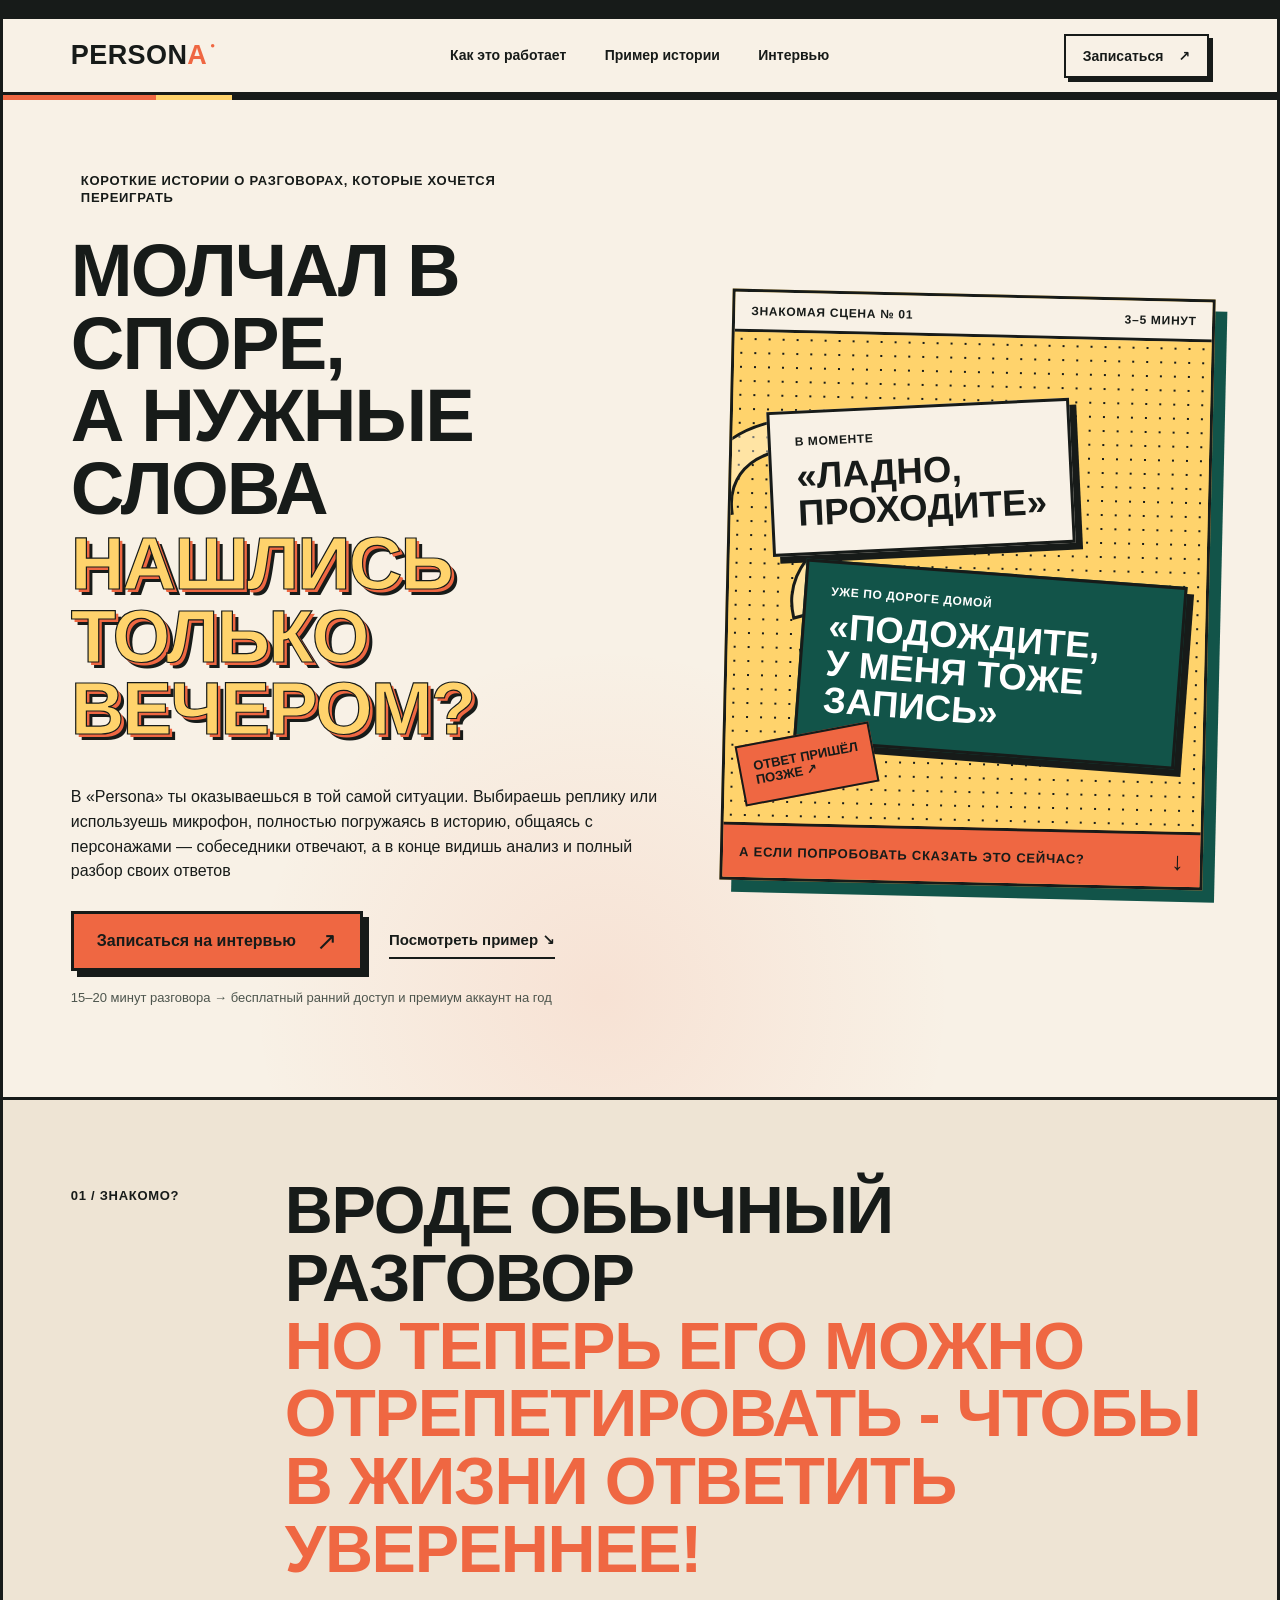
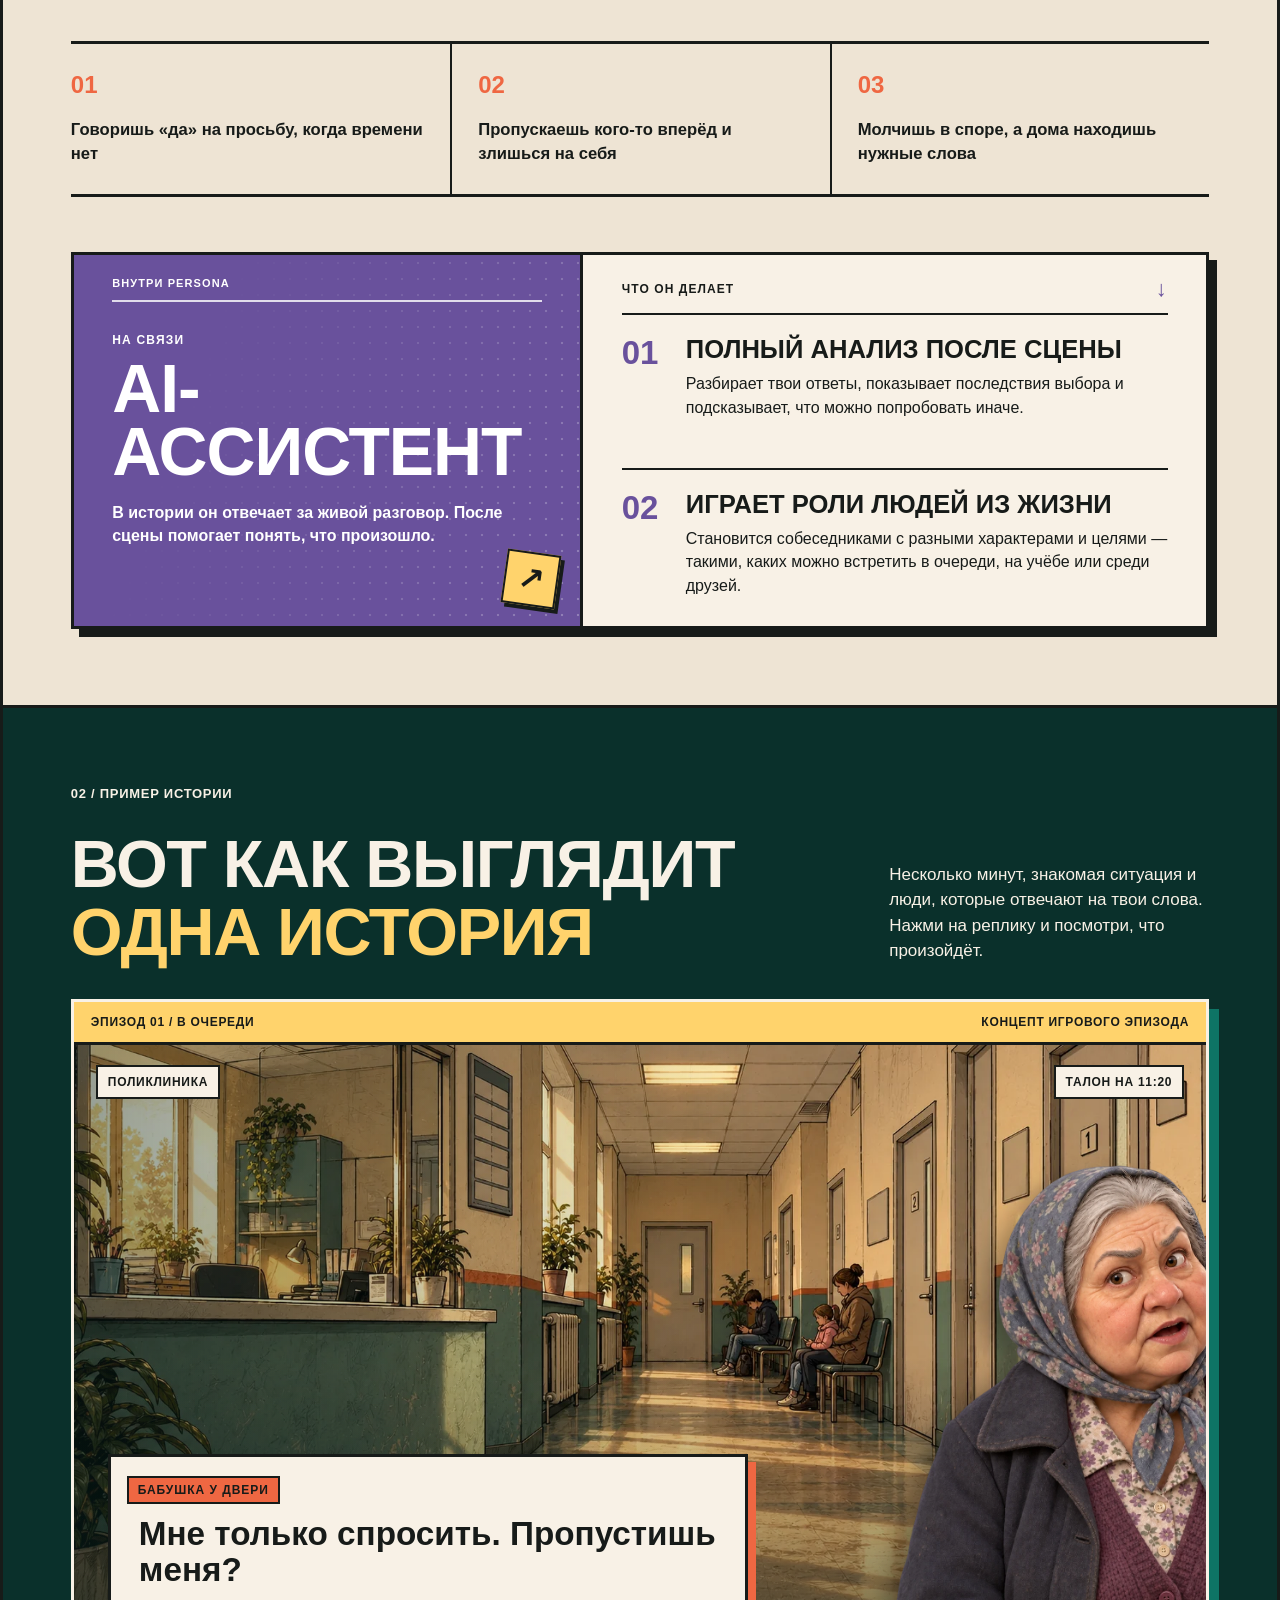
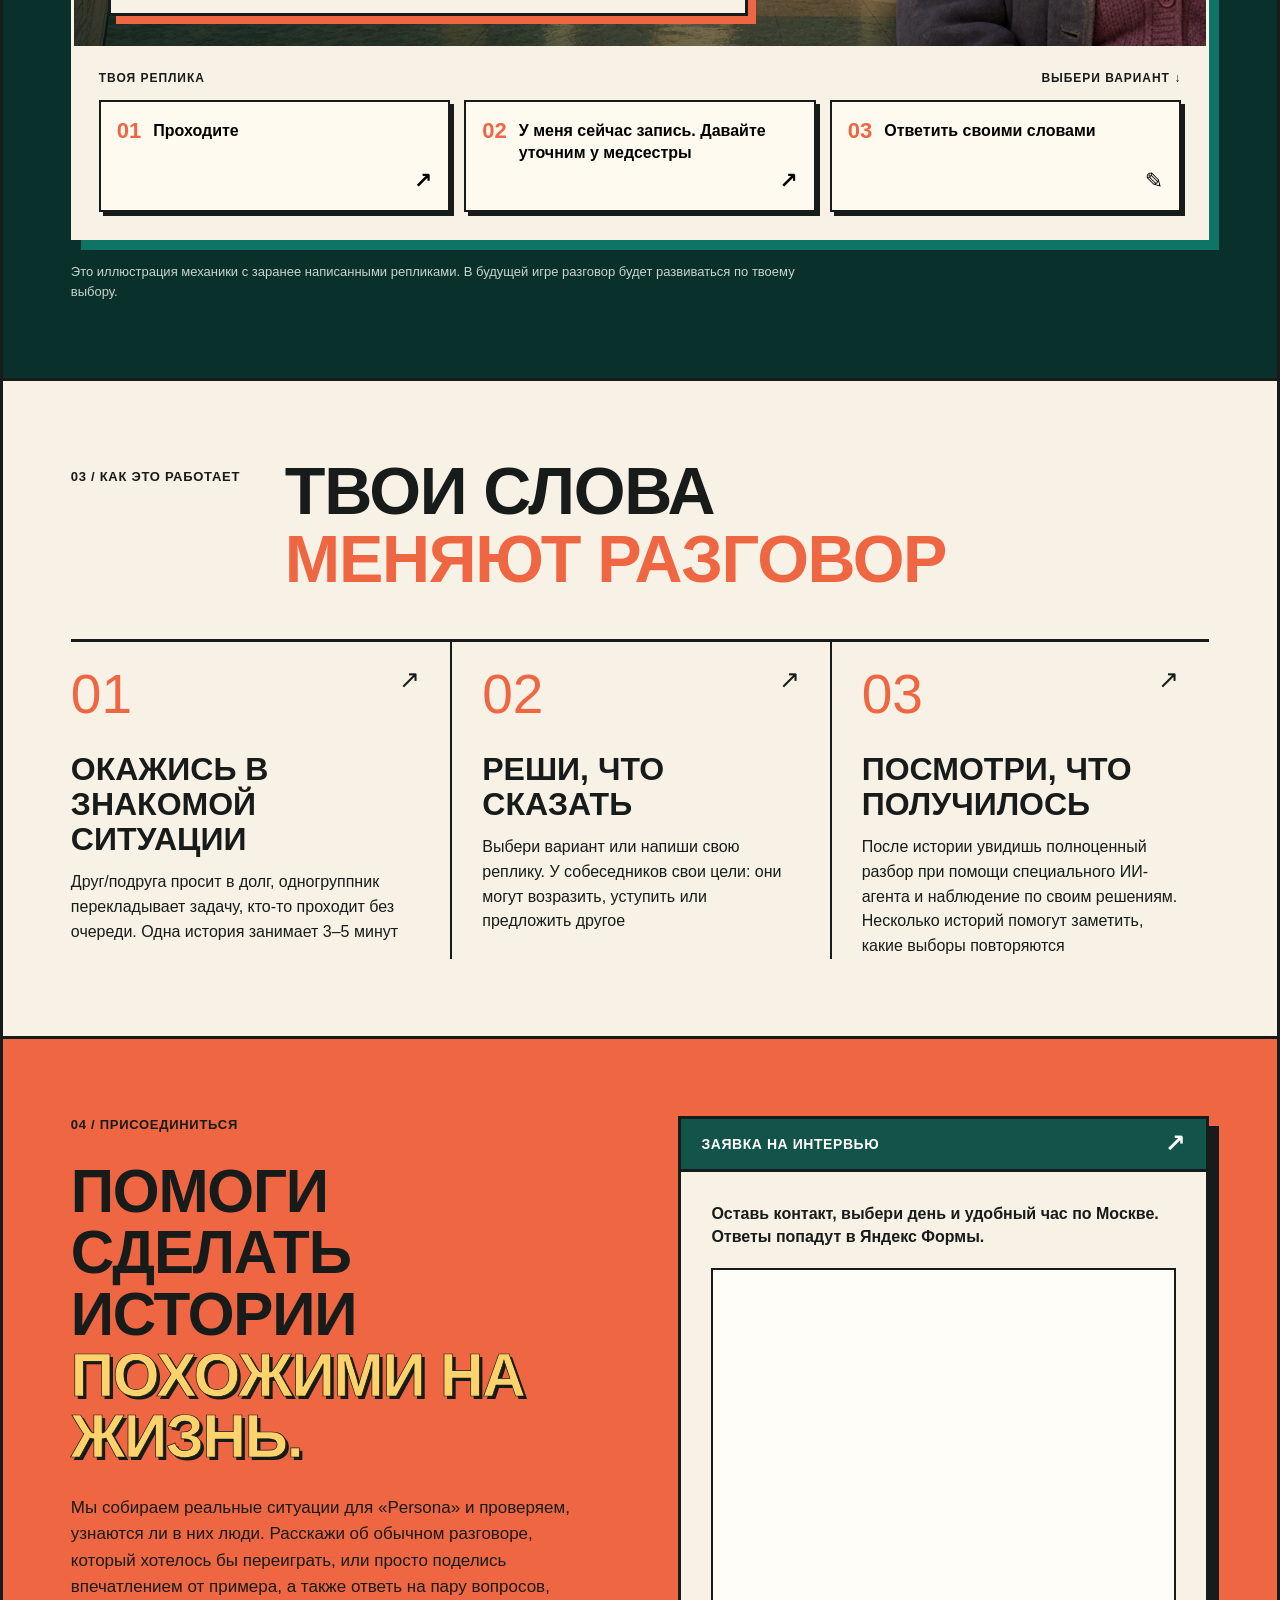
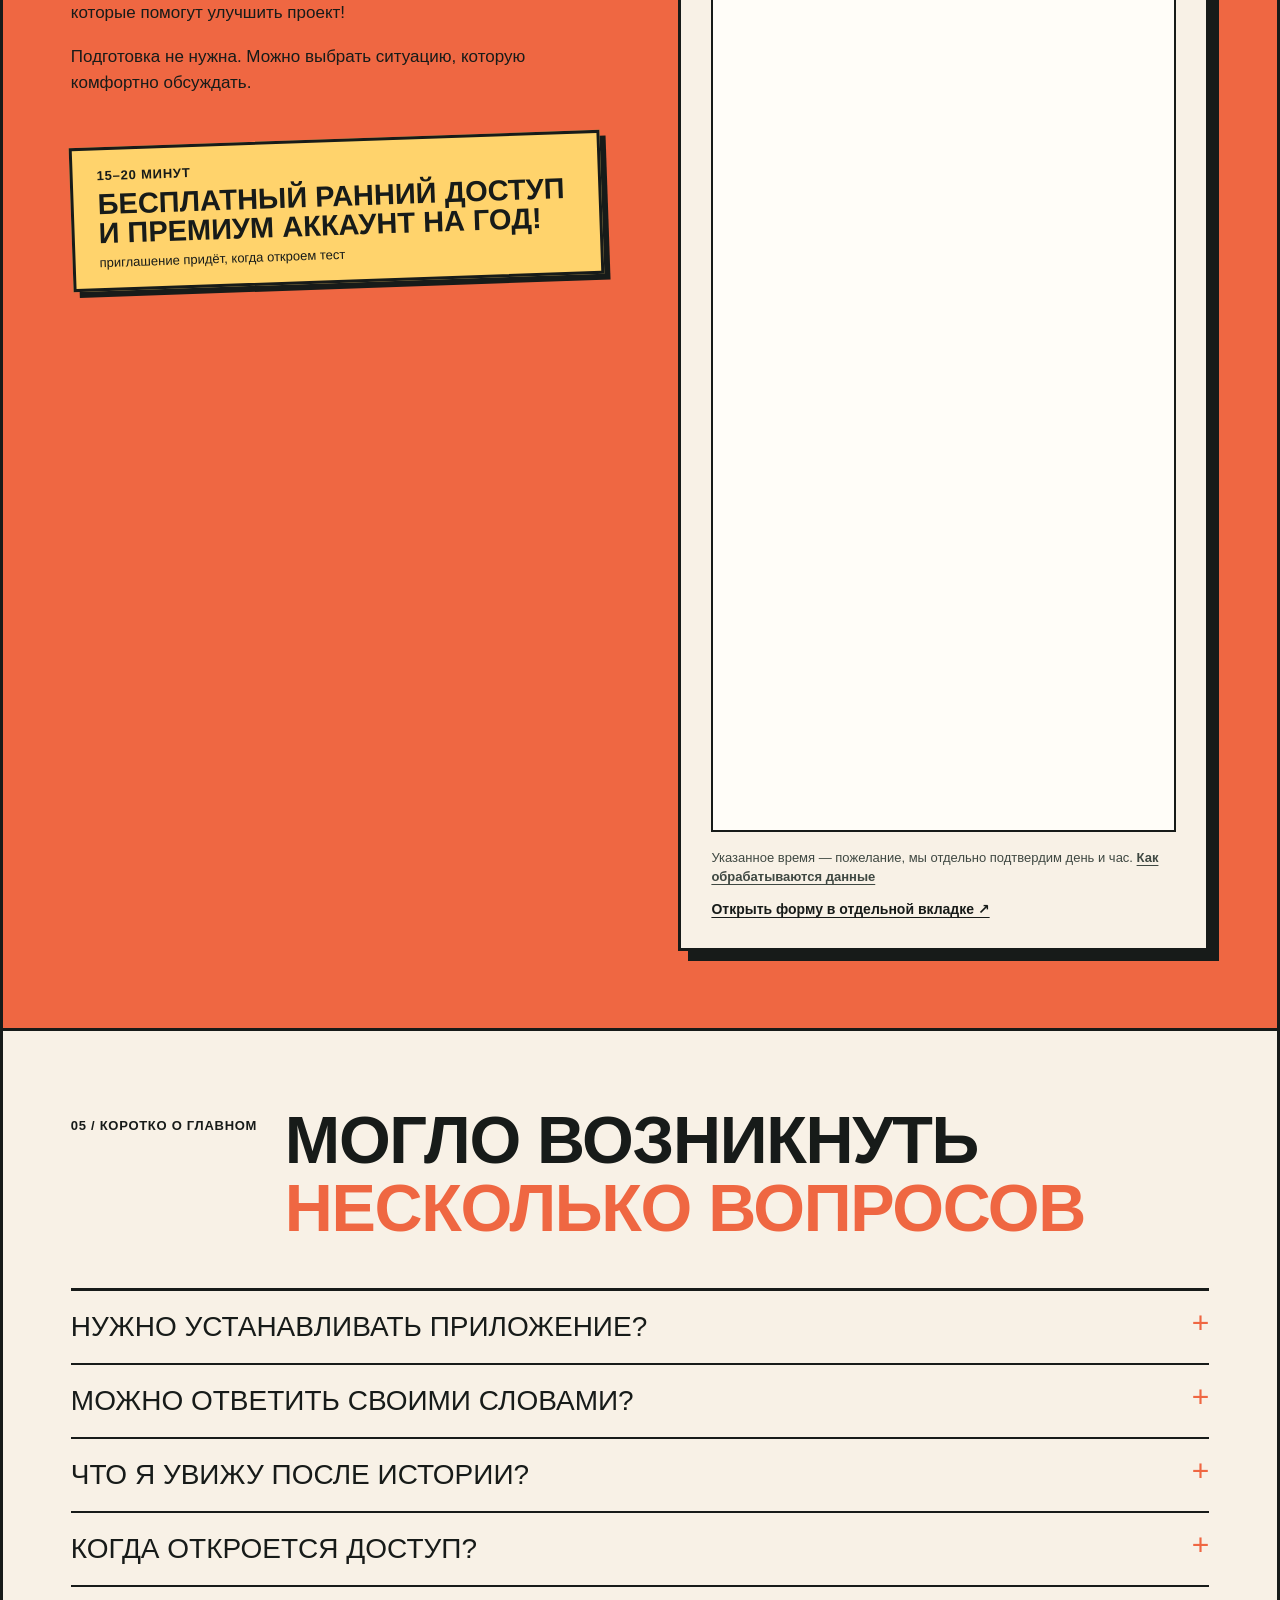
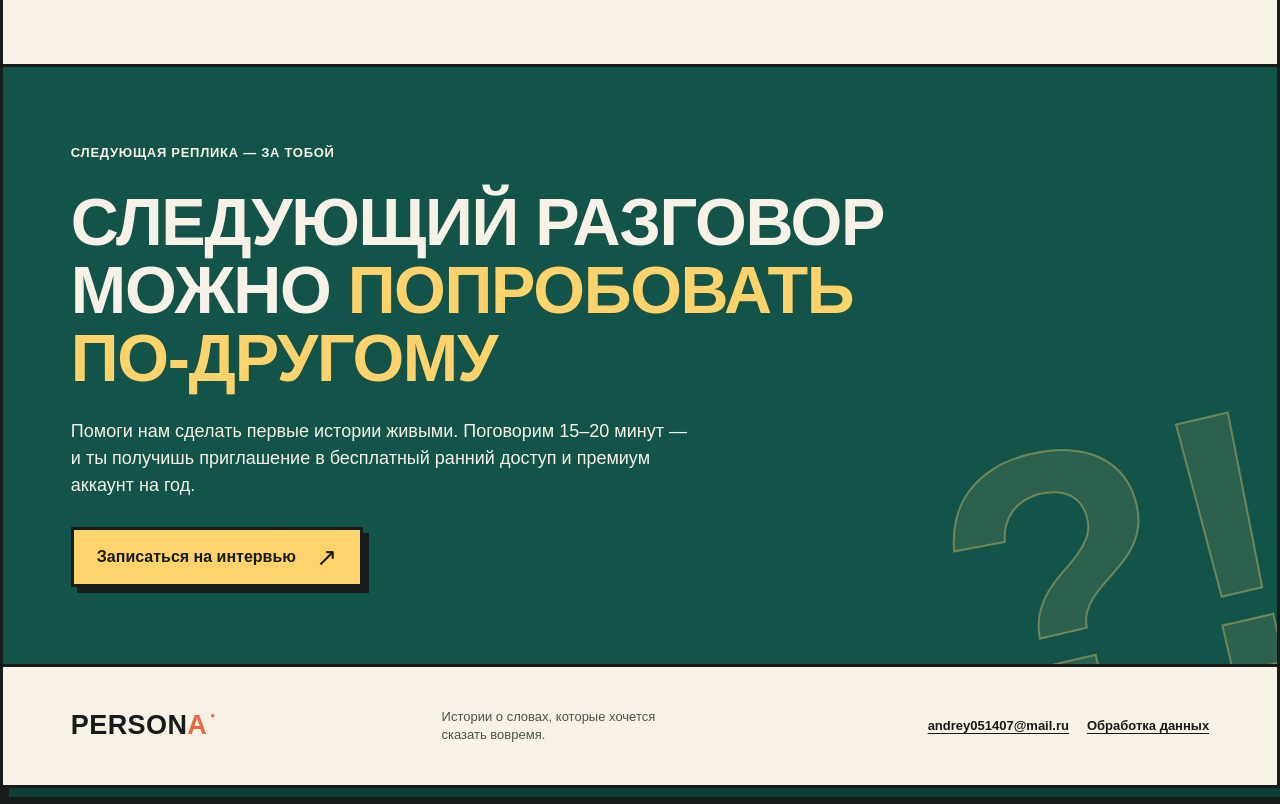
==== commit 01b719eb: "Add favicon link to index.html" ====
--- a/index.html
+++ b/index.html
@@ -9,6 +9,7 @@
     <meta property="og:description" content="Нужные слова приходят только после разговора? Короткие истории о выборе слов в знакомых ситуациях.">
     <meta property="og:type" content="website">
     <title>Persona — разговор можно попробовать по-другому</title>
+    <link rel="icon" type="image/svg+xml" href="./favicon.svg">
     <link rel="stylesheet" href="./styles.css">
     <script defer src="./config.js"></script>
     <script defer src="./script.js"></script>
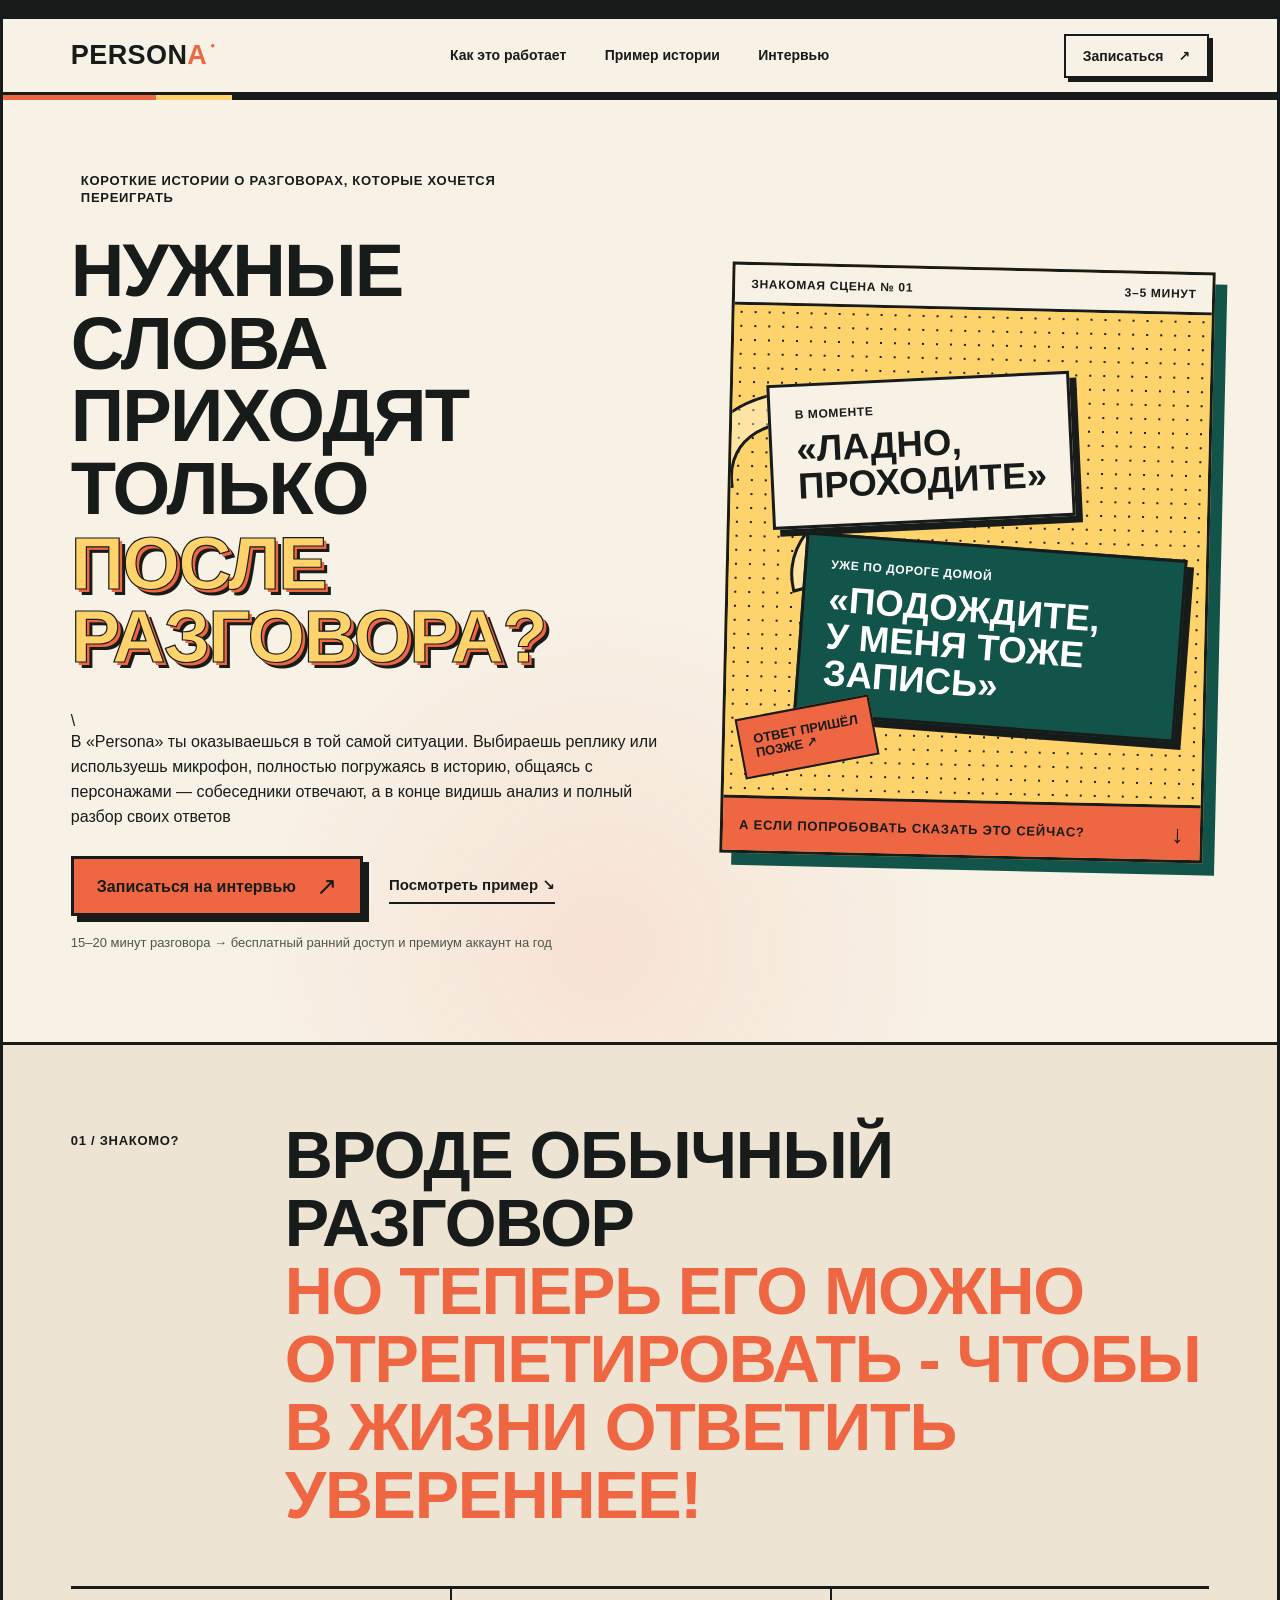
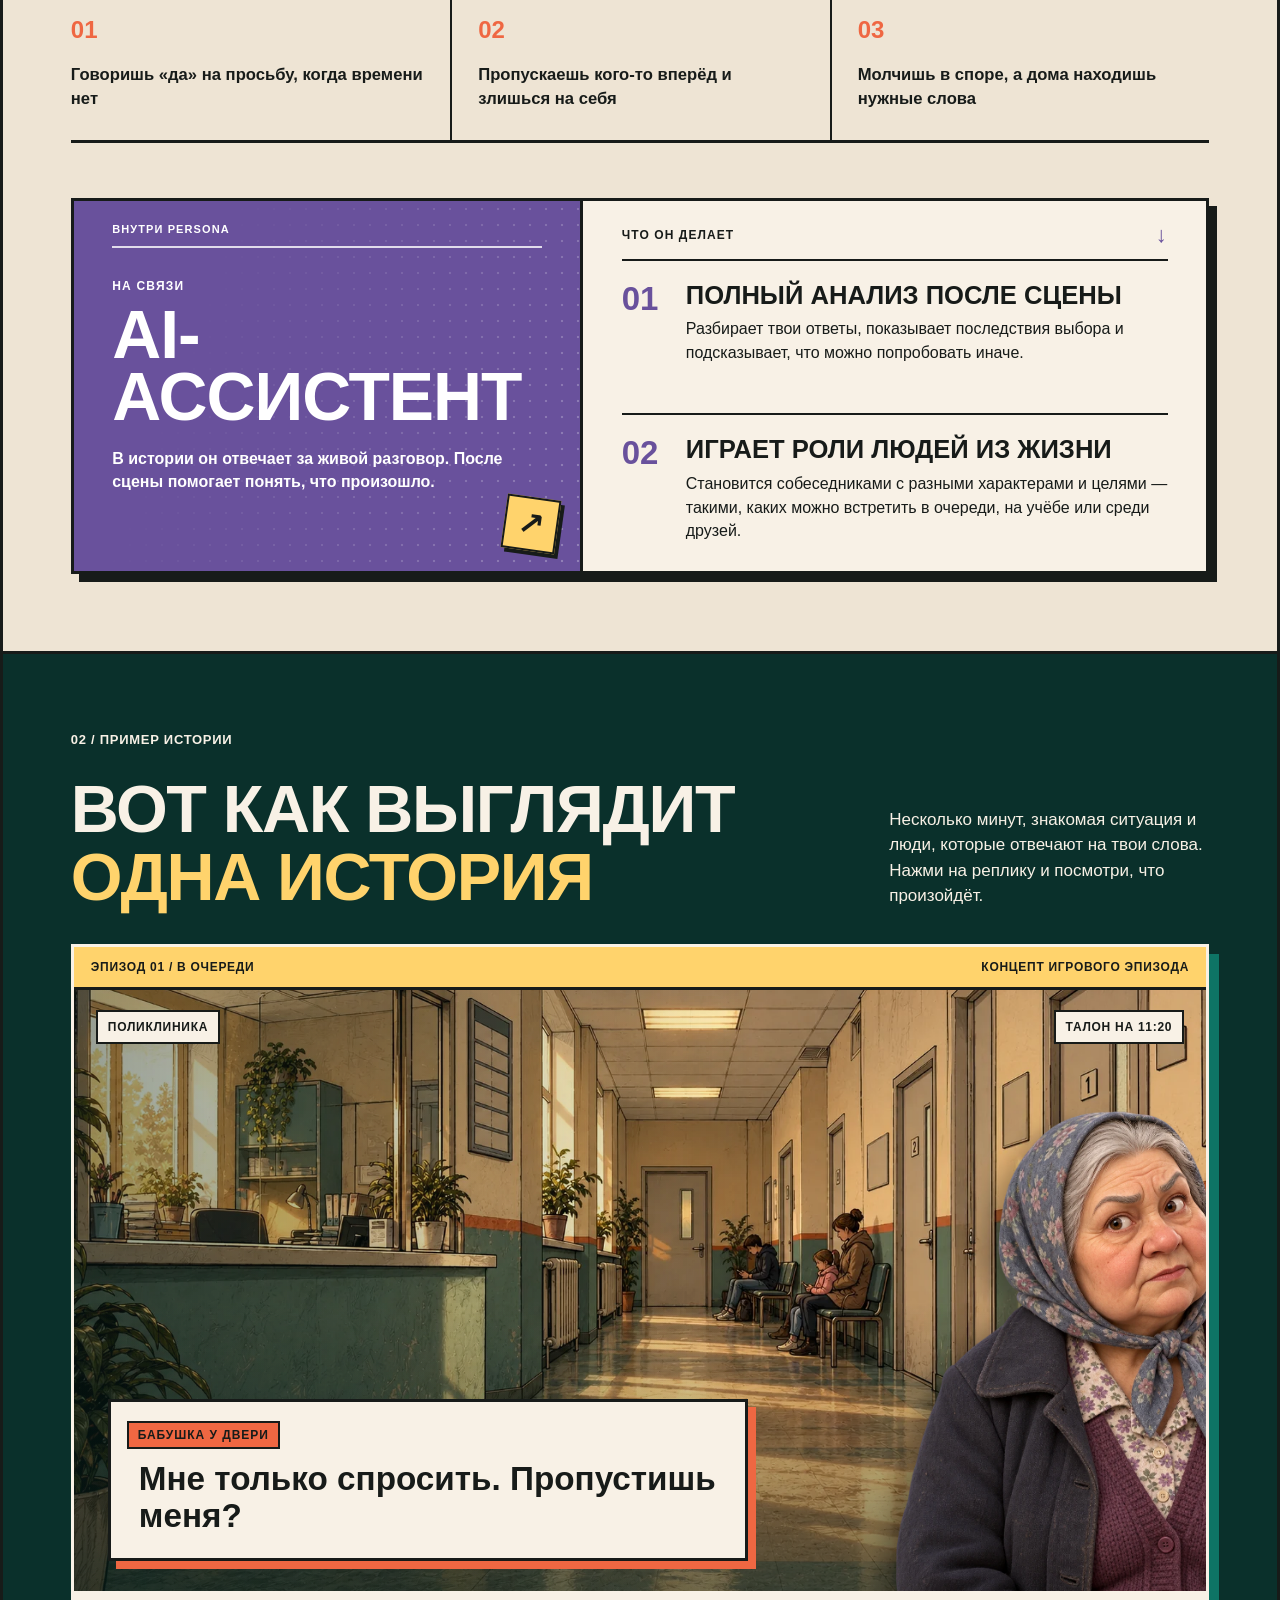
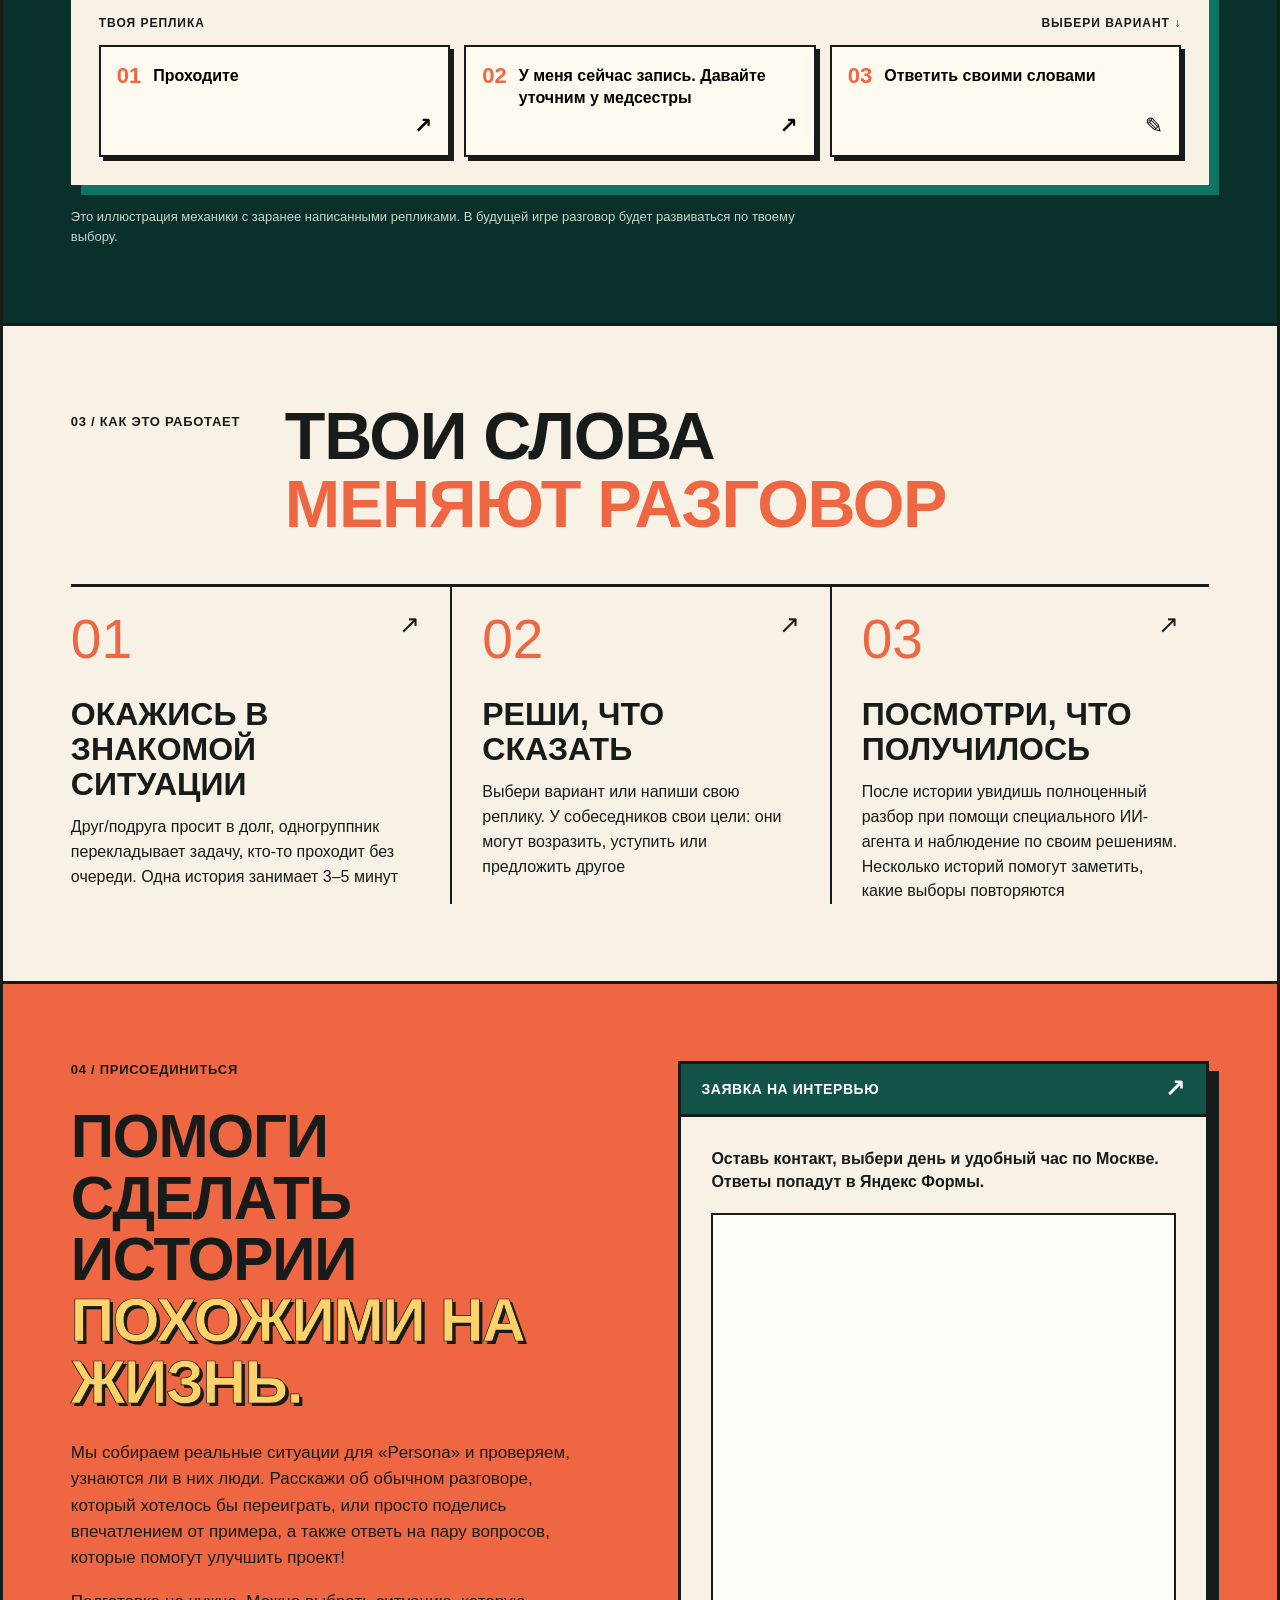
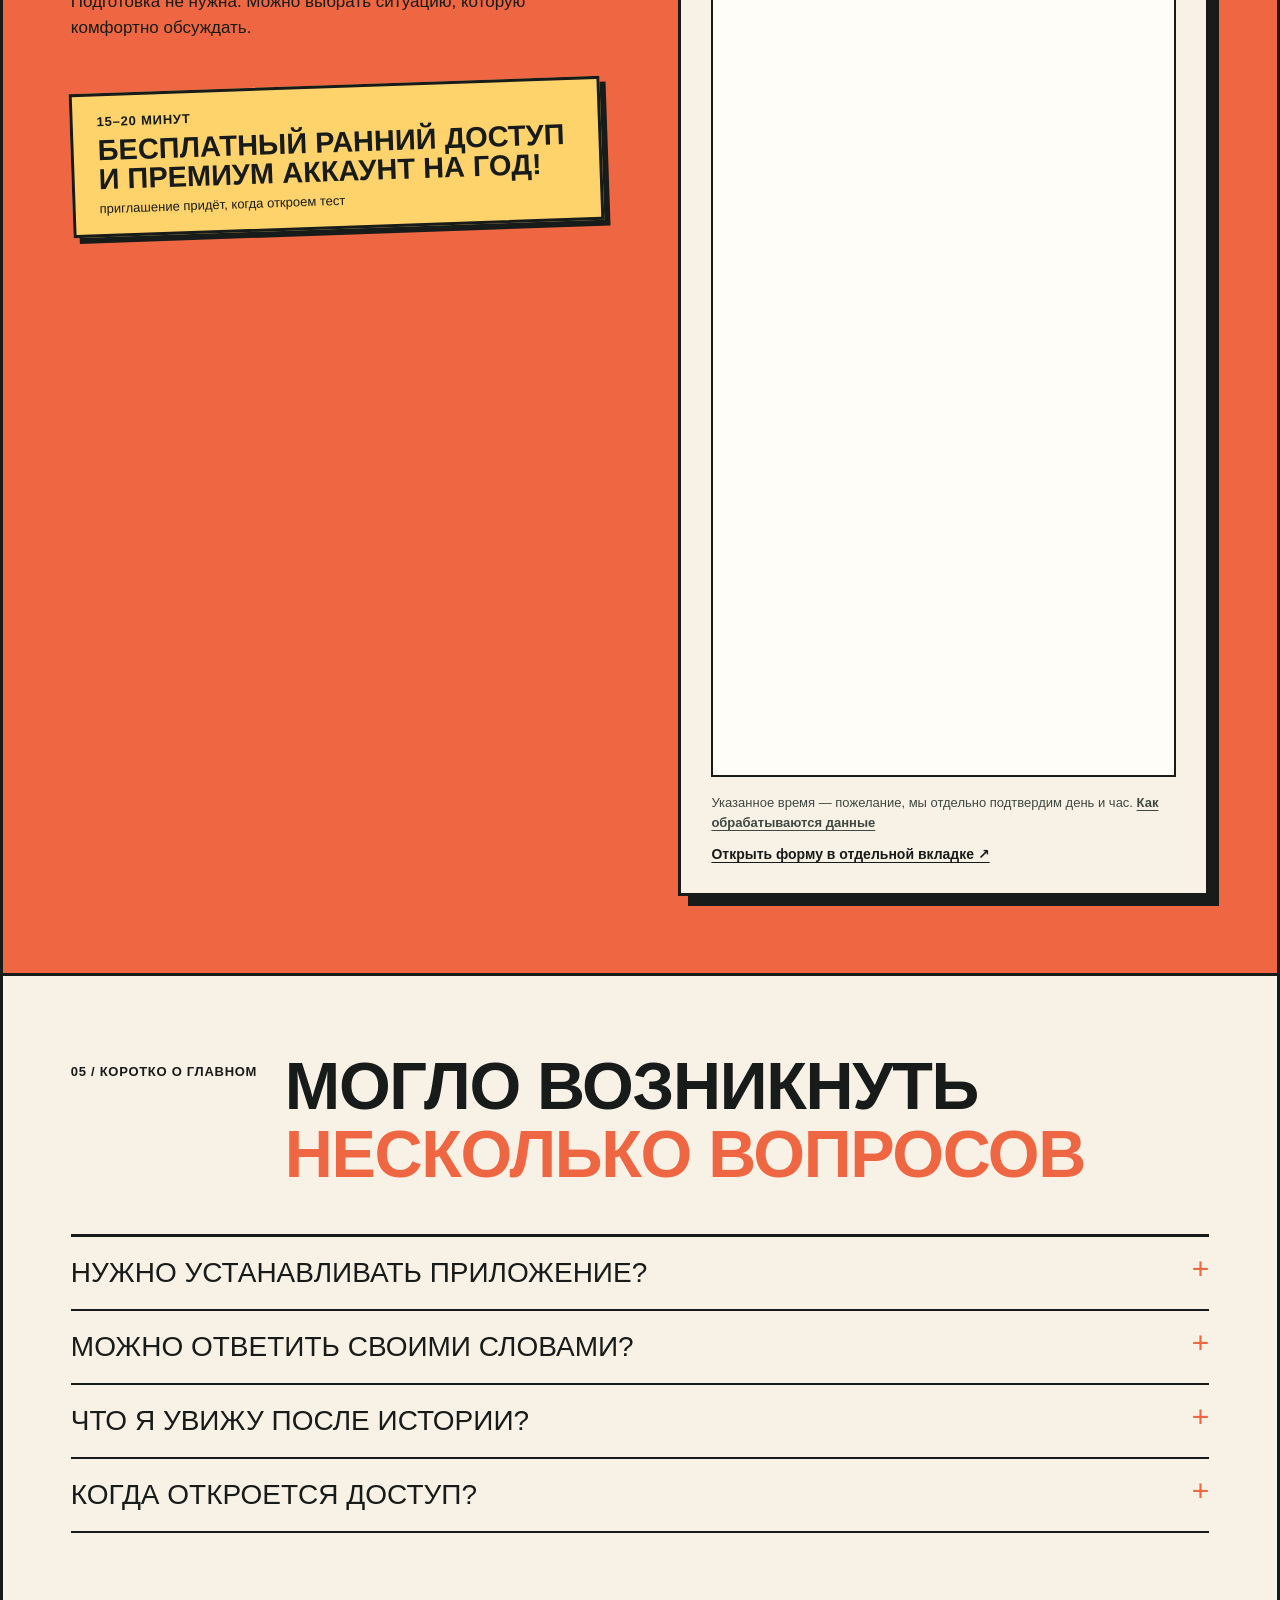
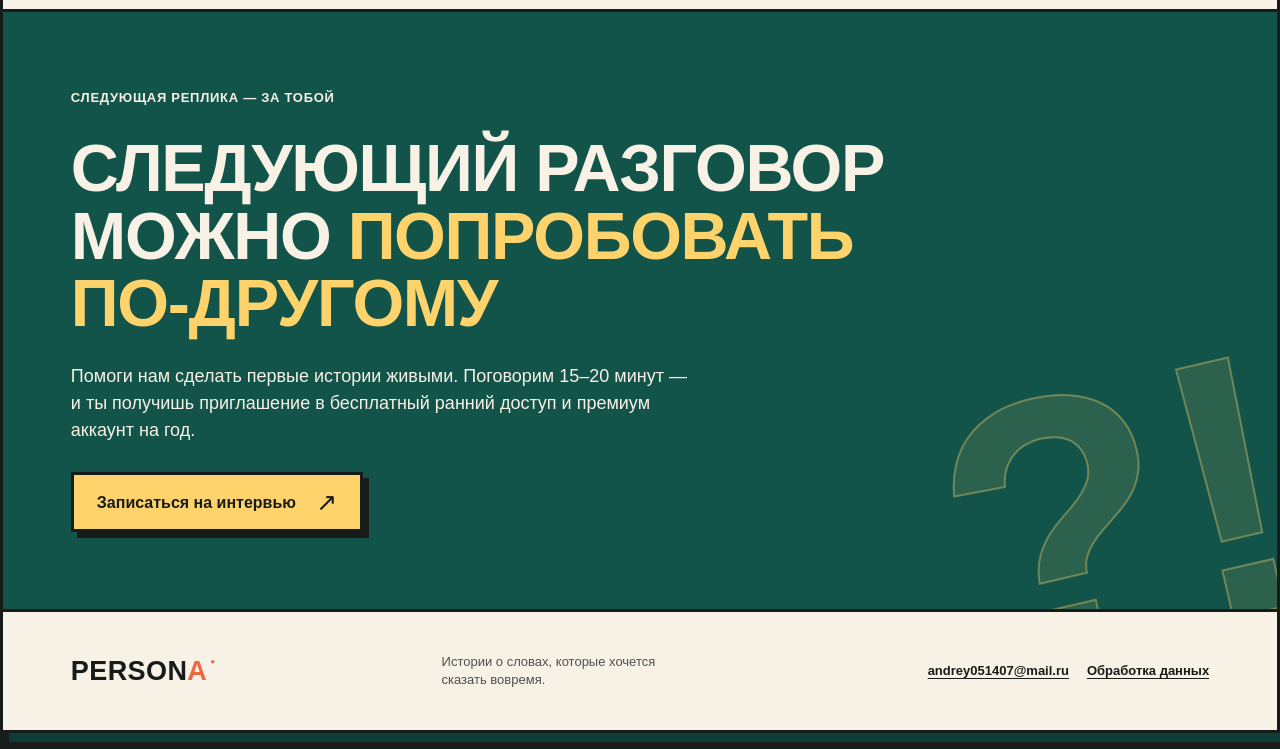
==== commit f242feee: "Update hero heading text in index.html" ====
--- a/index.html
+++ b/index.html
@@ -31,7 +31,7 @@
         <section id="top" class="hero section-frame">
           <div class="hero-copy">
             <p class="eyebrow"><span class="eyebrow-mark"></span> Короткие истории о разговорах, которые хочется переиграть</p>
-            <h1>Молчал в споре,<br>а нужные слова<br><span class="hero-impact">нашлись только<br>вечером?</span></h1>
+            <h1>Нужные слова<br>приходят только<br><span class="hero-impact">после<br>разговора?</span></h1>\
             <p class="hero-description">В «Persona» ты оказываешься в той самой ситуации. Выбираешь реплику или используешь микрофон, полностью погружаясь в историю, общаясь с персонажами — собеседники отвечают, а в конце видишь анализ и полный разбор своих ответов</p>
             <div class="hero-actions">
               <a class="button button-primary" href="#interview">Записаться на интервью <span aria-hidden="true">↗</span></a>
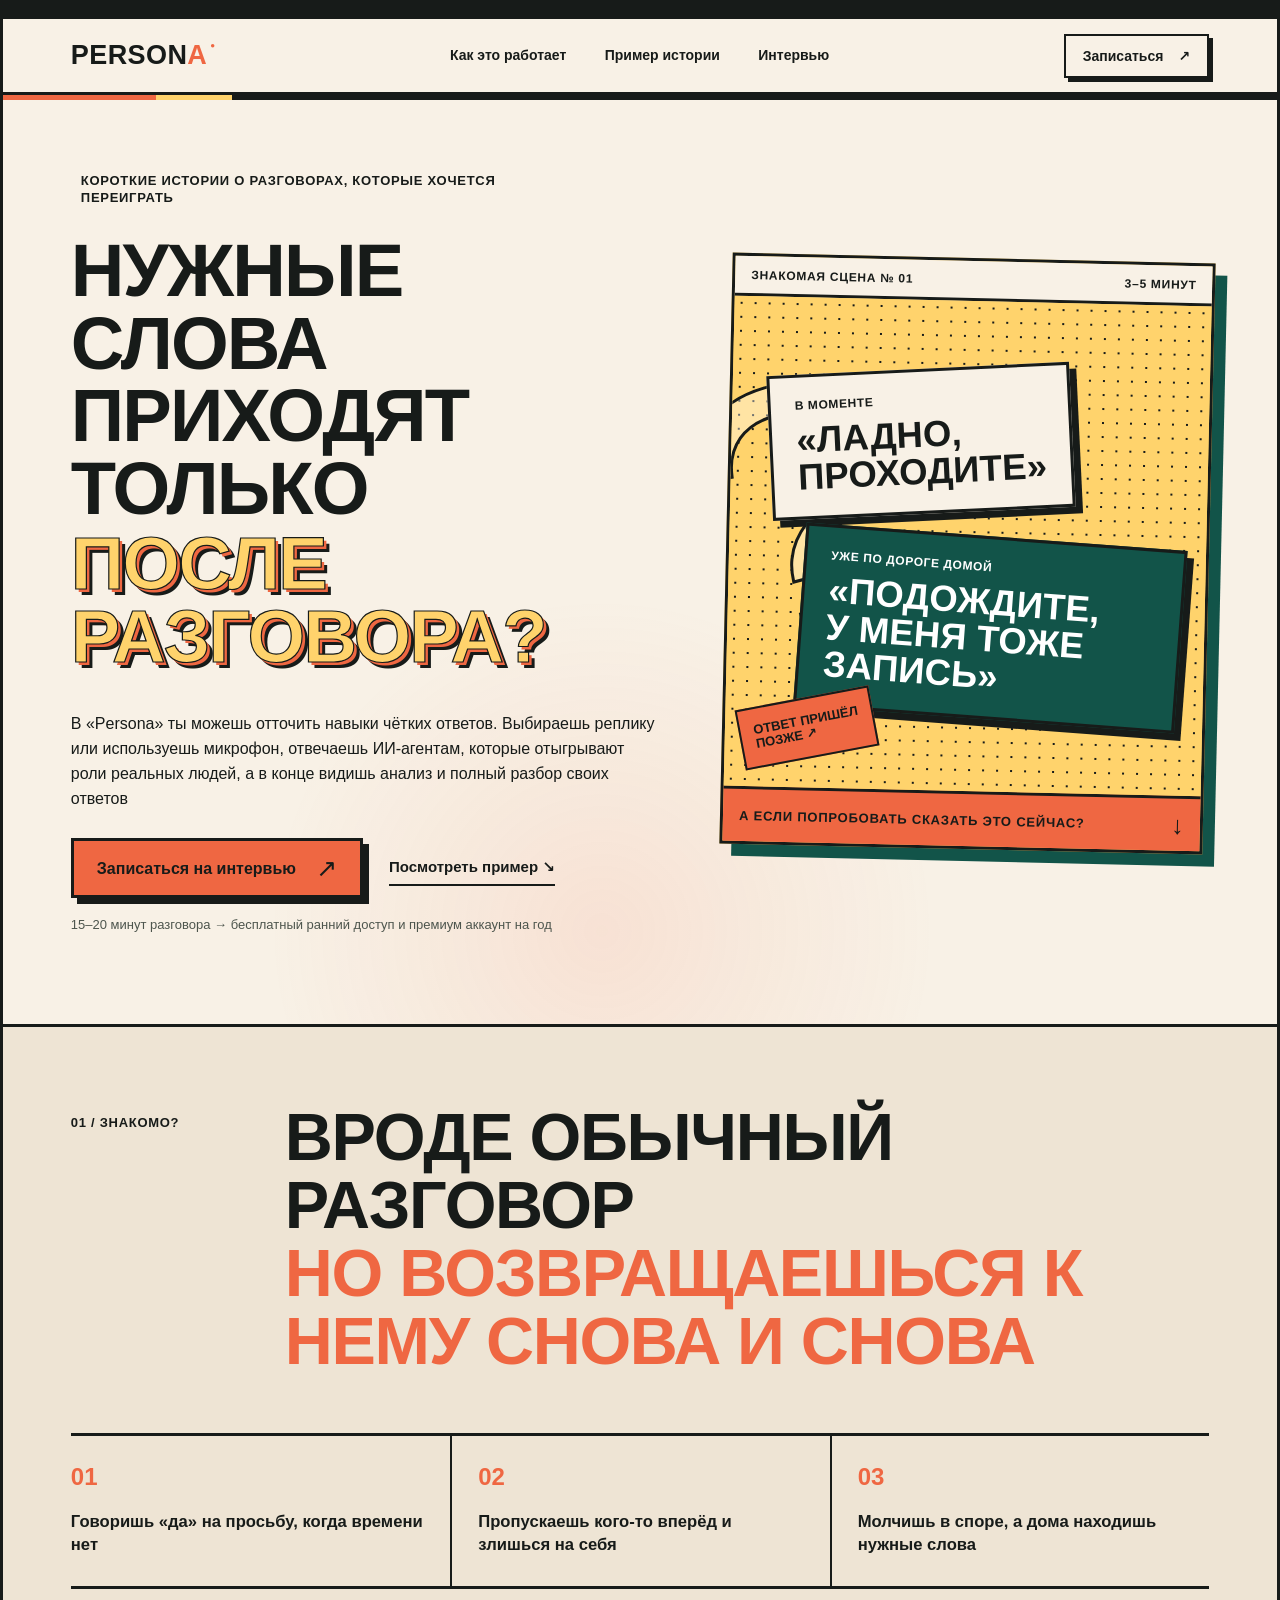
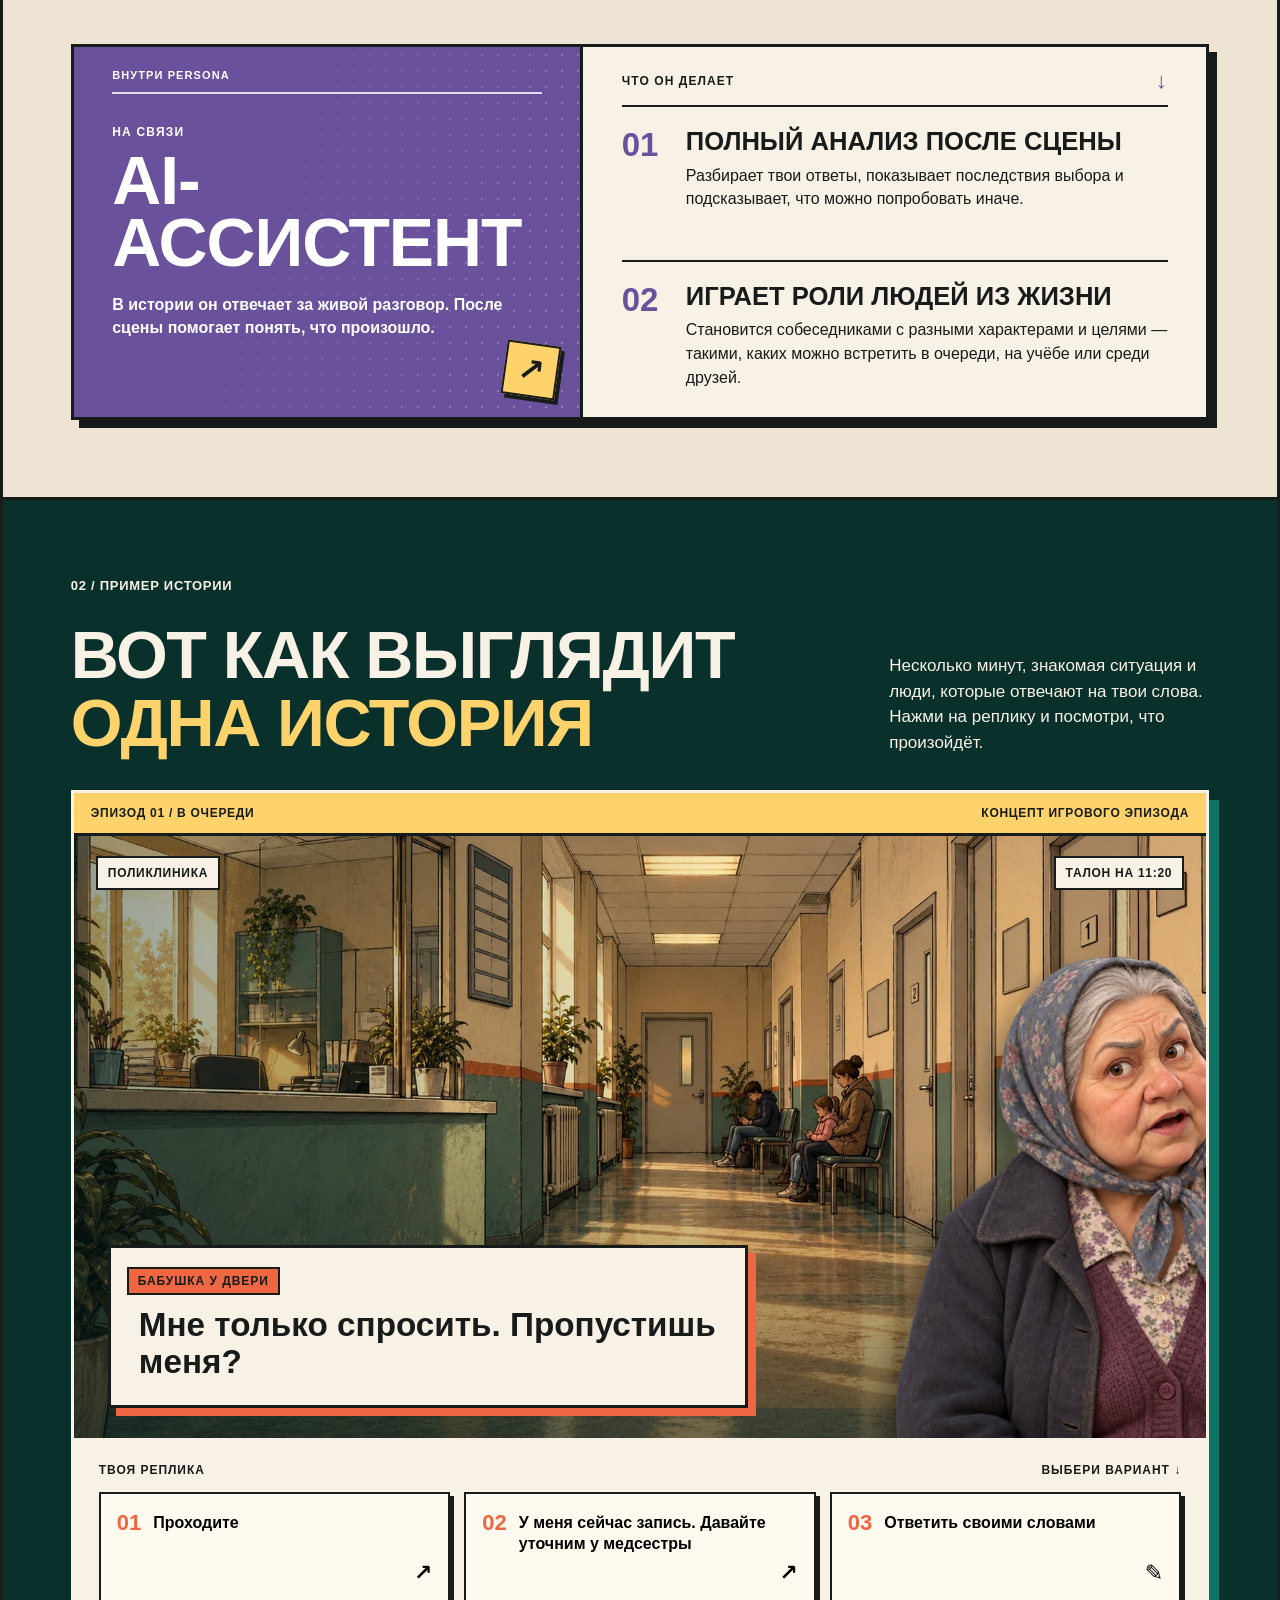
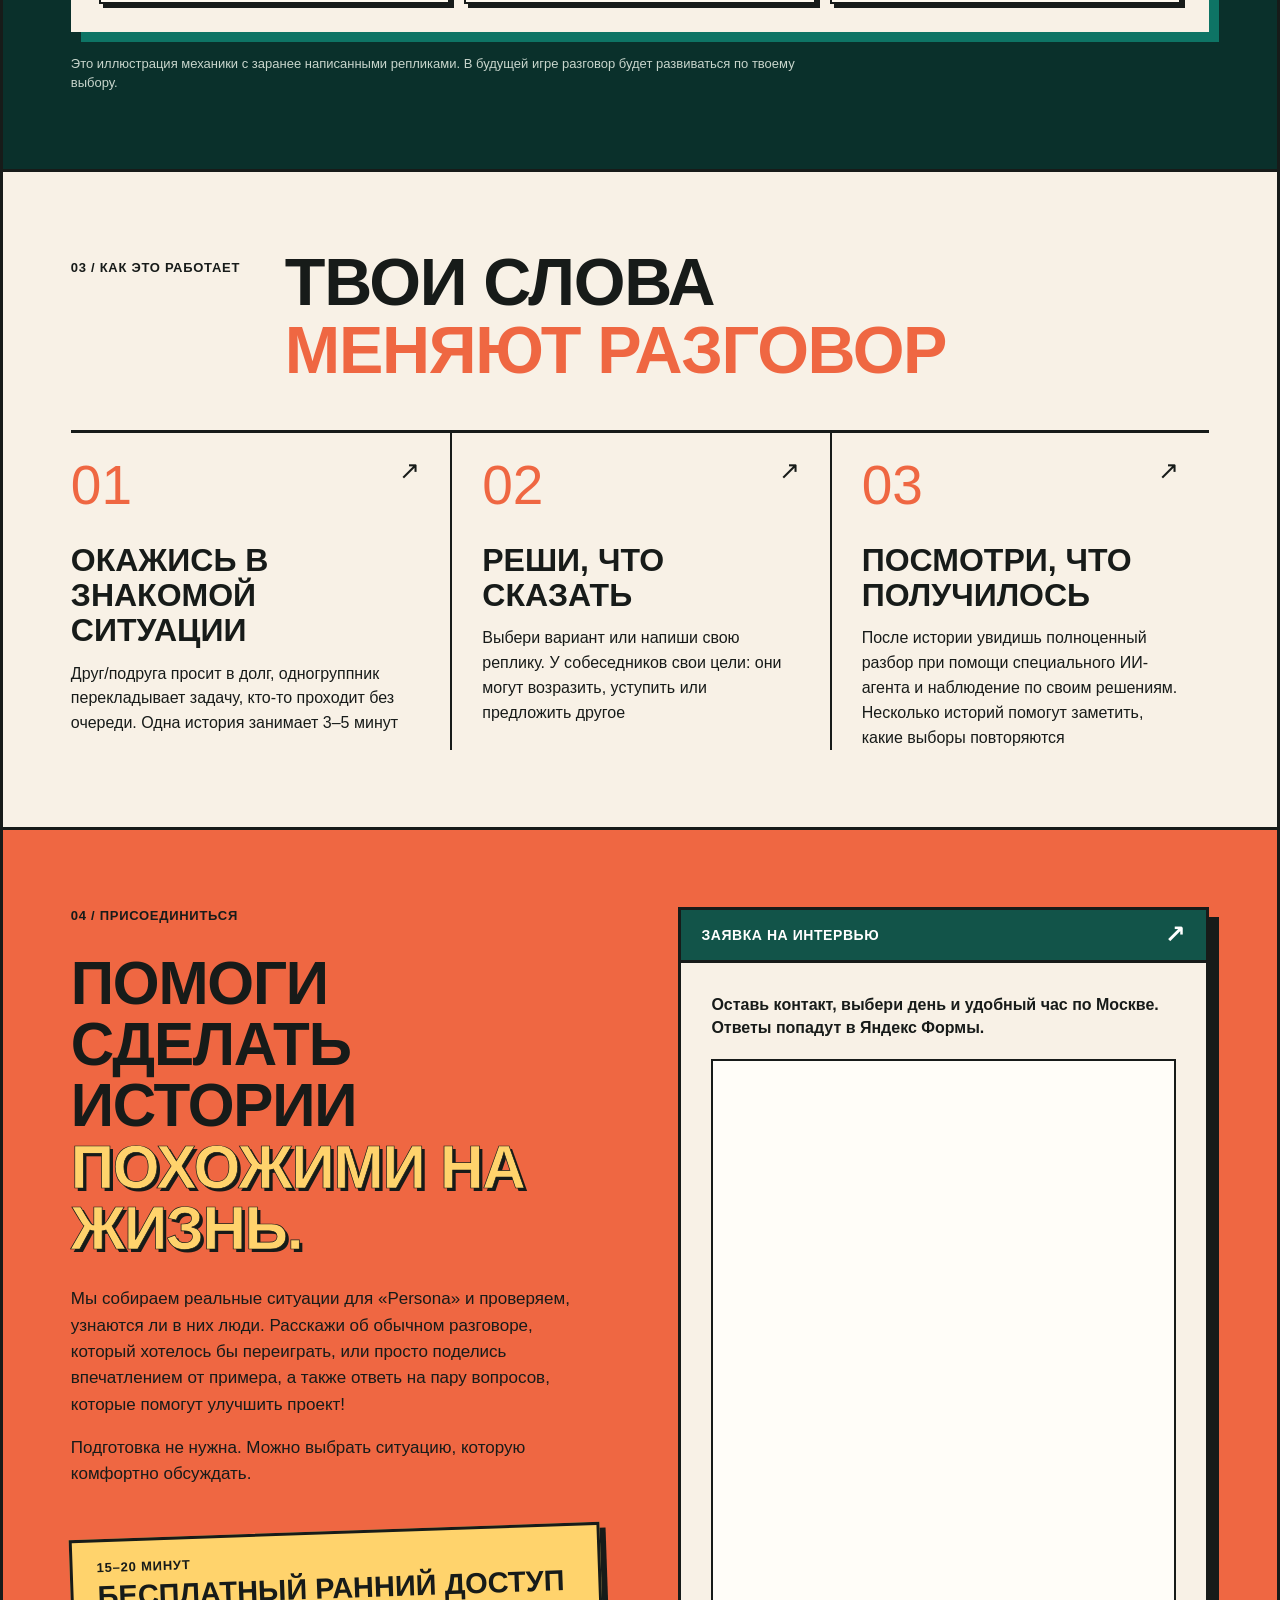
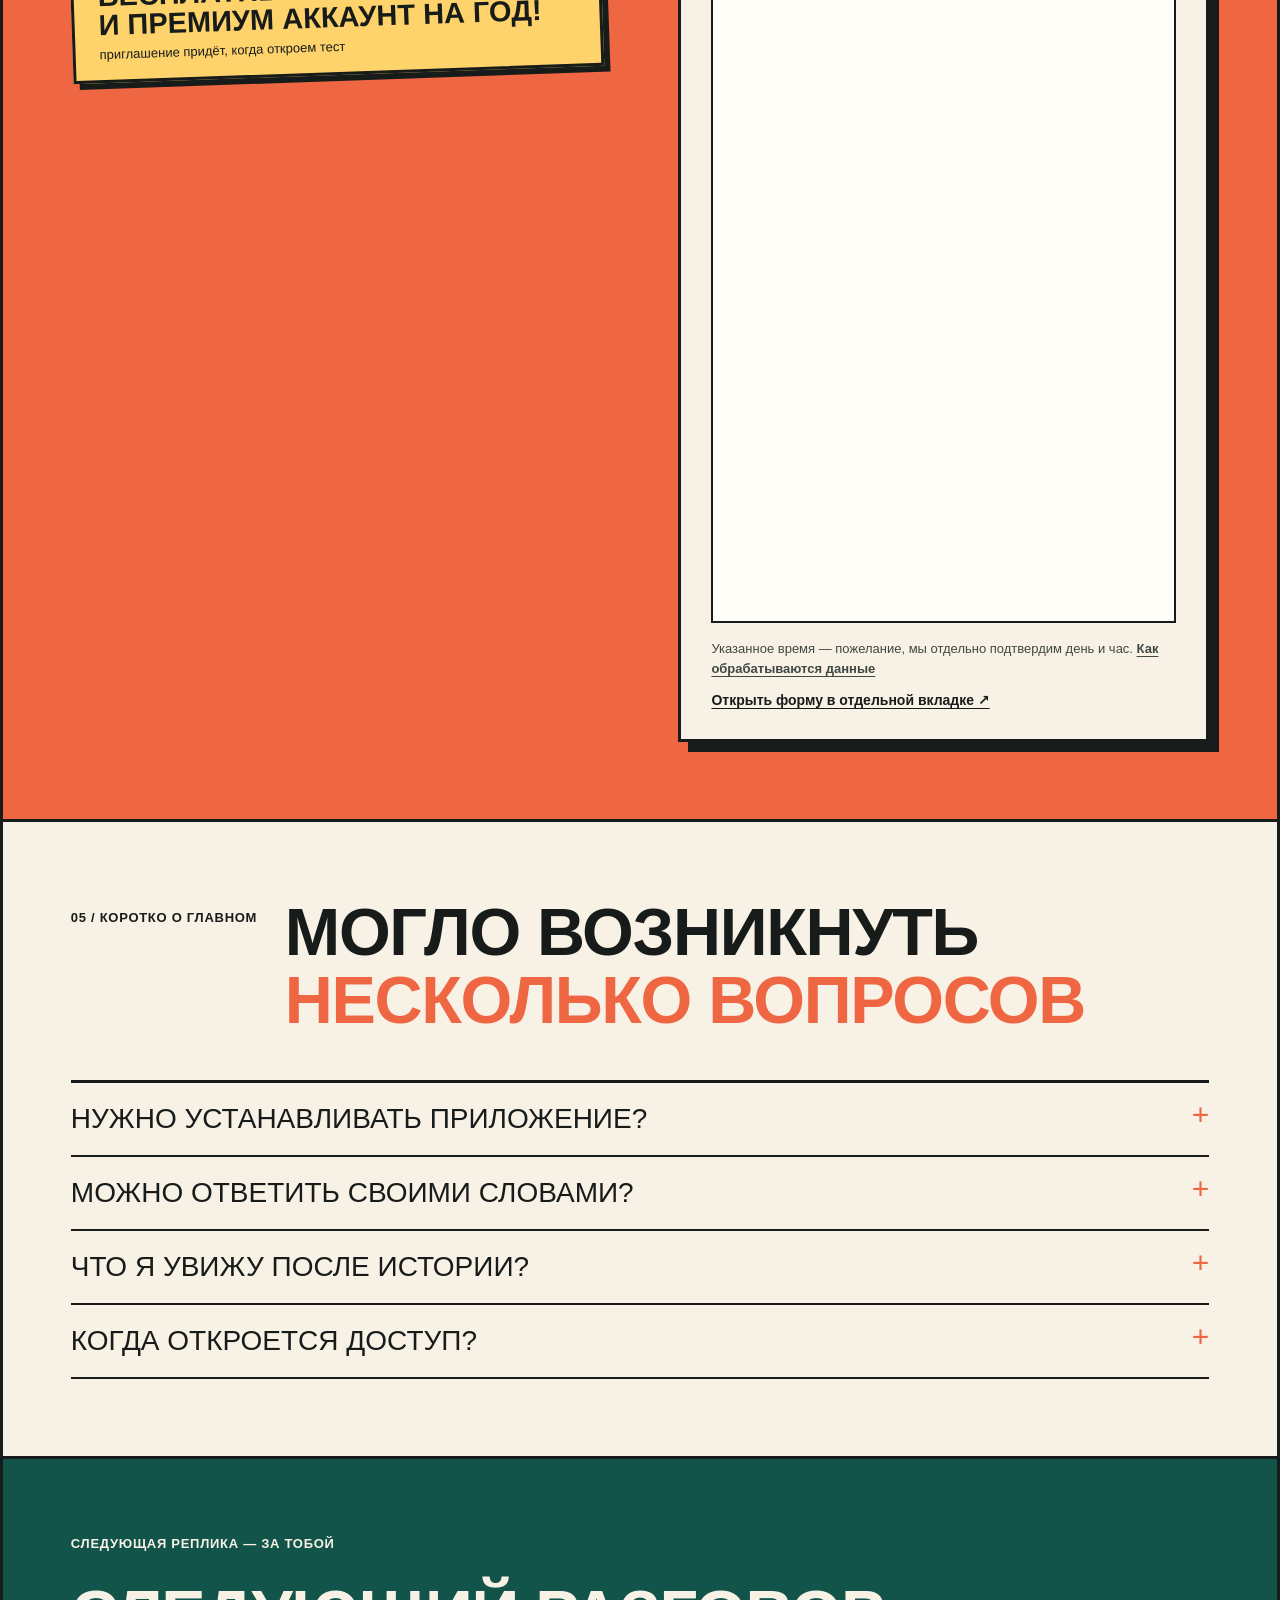
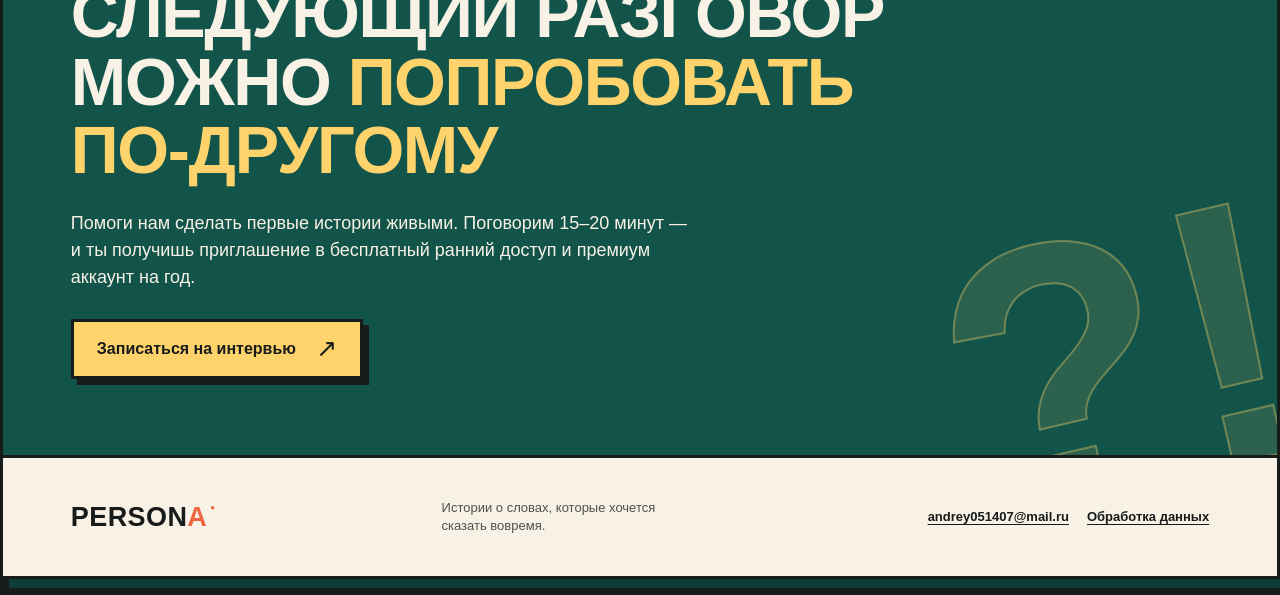
==== commit de6bc52a: "Revise hero section text in index.html Updated hero section description and title for clarity." ====
--- a/index.html
+++ b/index.html
@@ -31,8 +31,8 @@
         <section id="top" class="hero section-frame">
           <div class="hero-copy">
             <p class="eyebrow"><span class="eyebrow-mark"></span> Короткие истории о разговорах, которые хочется переиграть</p>
-            <h1>Нужные слова<br>приходят только<br><span class="hero-impact">после<br>разговора?</span></h1>\
-            <p class="hero-description">В «Persona» ты оказываешься в той самой ситуации. Выбираешь реплику или используешь микрофон, полностью погружаясь в историю, общаясь с персонажами — собеседники отвечают, а в конце видишь анализ и полный разбор своих ответов</p>
+            <h1>Нужные слова<br>приходят только<br><span class="hero-impact">после<br>разговора?</span></h1>
+            <p class="hero-description">В «Persona» ты можешь отточить навыки чётких ответов. Выбираешь реплику или используешь микрофон, отвечаешь ИИ-агентам, которые отыгрывают роли реальных людей, а в конце видишь анализ и полный разбор своих ответов</p>
             <div class="hero-actions">
               <a class="button button-primary" href="#interview">Записаться на интервью <span aria-hidden="true">↗</span></a>
               <a class="text-link" href="#story">Посмотреть пример <span aria-hidden="true">↘</span></a>
@@ -54,7 +54,7 @@
         <section class="recognition section-frame" aria-labelledby="recognition-title">
           <div class="section-heading-row">
             <p class="section-index">01 / ЗНАКОМО?</p>
-            <h2 id="recognition-title">Вроде обычный разговор<br><em>Но теперь его можно отрепетировать - чтобы в жизни ответить увереннее!</em></h2>
+            <h2 id="recognition-title">Вроде обычный разговор<br><em>Но возвращаешься к нему снова и снова</em></h2>
           </div>
           <div class="recognition-list">
             <p><span>01</span> Говоришь «да» на просьбу, когда времени нет</p>
--- a/styles.css
+++ b/styles.css
@@ -41,7 +41,7 @@
 .section-heading-row{display:grid;grid-template-columns:190px 1fr;gap:24px;align-items:start}.section-heading-row .section-index{padding-top:10px}
 h2{font-size:clamp(43px,5.2vw,78px);line-height:1.02;letter-spacing:-.02em;text-transform:uppercase;font-weight:900;margin:0 0 45px}h2 em{font-style:normal;color:var(--orange)}
 .recognition{background:var(--paper-deep);border-bottom:var(--line)}.recognition-list{display:grid;grid-template-columns:repeat(3,1fr);border-top:var(--line);border-bottom:var(--line);margin:12px 0 55px}.recognition-list p{font-size:clamp(16px,1.3vw,19px);line-height:1.42;font-weight:700;margin:0;padding:24px 26px 29px 0}.recognition-list p+p{border-left:2px solid var(--ink);padding-left:26px}.recognition-list span{display:block;color:var(--orange);font-family:Impact,sans-serif;font-size:24px;margin-bottom:16px}
-.story-section{background:var(--teal-deep);color:var(--paper);border-bottom:var(--line)}.story-intro{display:flex;justify-content:space-between;align-items:end;gap:40px}.story-intro h2{margin-bottom:32px}.story-intro em{color:var(--yellow)}.story-intro>p{max-width:320px;font-size:17px;line-height:1.5;margin-bottom:35px}.story-shell{border:3px solid var(--paper);box-shadow:10px 10px 0 #0e7465;color:var(--ink)}.story-topbar{background:var(--yellow);display:flex;justify-content:space-between;gap:20px;padding:13px 17px;border-bottom:var(--line);font-size:12px;letter-spacing:.06em;font-weight:900}.scene{height:clamp(450px,47vw,620px);position:relative;overflow:hidden;background:#9d9c79;isolation:isolate}.scene-background{position:absolute;width:106%;height:106%;max-width:none;left:-3%;top:-3%;object-fit:cover;transform:translate3d(var(--bg-x,0px),var(--bg-y,0px),0);transition:transform .3s ease}.scene-shade{position:absolute;inset:0;background:linear-gradient(90deg,rgba(8,31,27,.42),transparent 60%),linear-gradient(0deg,rgba(8,31,27,.55),transparent 48%);z-index:1}.scene-character{position:absolute;z-index:2;right:4%;bottom:-23%;height:115%;width:auto;max-width:none;object-fit:contain;filter:drop-shadow(-16px 10px 10px rgba(0,0,0,.28));transform:translate3d(var(--person-x,0px),var(--person-y,0px),0);transition:transform .3s ease}.scene-meta{position:absolute;z-index:3;top:20px;left:22px;right:22px;display:flex;justify-content:space-between;gap:10px;color:var(--ink);font-size:12px;font-weight:900;letter-spacing:.06em}.scene-meta span{background:var(--paper);border:2px solid var(--ink);padding:8px 10px}.dialogue{position:absolute;z-index:4;left:3%;bottom:5%;width:min(60%,640px);border:var(--line);background:var(--paper);box-shadow:8px 8px 0 var(--orange);padding:23px 28px 24px}.dialogue-speaker{display:inline-block;font-size:12px;font-weight:900;letter-spacing:.08em;background:var(--orange);border:2px solid var(--ink);padding:5px 9px;margin:-42px 0 12px -12px}.dialogue p{font-family:Impact,"Arial Narrow","DejaVu Sans Condensed",sans-serif;font-weight:800;font-size:clamp(24px,2.6vw,38px);line-height:1.1;margin:0}.choice-area{padding:25px;background:var(--paper)}.choice-label{display:flex;justify-content:space-between;gap:10px;font-size:12px;font-weight:900;letter-spacing:.08em;padding:0 0 15px}.choices{display:grid;grid-template-columns:repeat(3,1fr);gap:14px}.choice{min-height:112px;padding:18px 16px;border:2px solid var(--ink);background:#fffaf0;box-shadow:4px 4px 0 var(--ink);text-align:left;display:flex;gap:12px;align-items:flex-start;font-size:16px;font-weight:800;line-height:1.35;transition:background .16s,transform .16s,box-shadow .16s}.choice:hover,.choice:focus-visible{background:var(--yellow);transform:translate(-2px,-2px);box-shadow:6px 6px 0 var(--orange),9px 9px 0 var(--ink)}.choice.is-selected{background:var(--yellow);box-shadow:0 0 0 5px var(--orange),6px 6px 0 var(--ink)}.choice-number{font-family:Impact,sans-serif;font-size:22px;line-height:1;color:var(--orange);flex:none}.choice-arrow{font-size:22px;line-height:1;margin-left:auto;align-self:flex-end}.own-reply{margin-top:22px;border-top:2px solid var(--ink);padding-top:18px}.own-reply[hidden],.story-result[hidden]{display:none}.own-reply label{display:block;font-weight:900;font-size:15px;margin-bottom:9px}.own-reply-input{display:flex;border:2px solid var(--ink);background:#fff}.own-reply-input input{flex:1;min-width:0;padding:15px;font-size:16px;border:0;background:transparent;outline-offset:-3px}.mic-button,.reply-submit{border:0;border-left:2px solid var(--ink);background:var(--yellow);padding:0 15px;font-weight:900}.mic-button[hidden]{display:none}.mic-button svg{width:23px;height:23px;fill:none;stroke:var(--ink);stroke-width:2;stroke-linecap:round}.mic-button.is-listening{background:var(--orange);animation:pulse 1.3s infinite}.reply-submit{background:var(--orange)}.reply-hint{font-size:13px;line-height:1.45;margin:9px 0 0}.story-result{margin-top:20px;border:var(--line);background:var(--yellow);padding:20px 22px}.result-label{font-size:12px;font-weight:900;letter-spacing:.06em;margin:0 0 7px}.story-result #resultText{font-size:18px;line-height:1.45;font-weight:700;margin:0 0 14px}.reset-button{background:transparent;border:0;border-bottom:2px solid var(--ink);padding:3px 0;font-size:14px;font-weight:900}.story-note{font-size:13px;line-height:1.5;max-width:750px;color:#c8d5cc;margin:22px 0 0}
+.story-section{background:var(--teal-deep);color:var(--paper);border-bottom:var(--line)}.story-intro{display:flex;justify-content:space-between;align-items:end;gap:40px}.story-intro h2{margin-bottom:32px}.story-intro em{color:var(--yellow)}.story-intro>p{max-width:320px;font-size:17px;line-height:1.5;margin-bottom:35px}.story-shell{border:3px solid var(--paper);box-shadow:10px 10px 0 #0e7465;color:var(--ink)}.story-topbar{background:var(--yellow);display:flex;justify-content:space-between;gap:20px;padding:13px 17px;border-bottom:var(--line);font-size:12px;letter-spacing:.06em;font-weight:900}.scene{height:clamp(450px,47vw,620px);position:relative;overflow:hidden;background:#9d9c79;isolation:isolate}.scene-background{position:absolute;width:106%;height:106%;max-width:none;left:-3%;top:-3%;object-fit:cover;transform:translate3d(var(--bg-x,0px),var(--bg-y,0px),0);transition:transform .3s ease}.scene-shade{position:absolute;inset:0;background:linear-gradient(90deg,rgba(8,31,27,.42),transparent 60%),linear-gradient(0deg,rgba(8,31,27,.55),transparent 48%);z-index:1}.scene-character{position:absolute;z-index:2;right:8%;bottom:-23%;height:115%;width:auto;max-width:none;object-fit:contain;filter:drop-shadow(-16px 10px 10px rgba(0,0,0,.28));transform:translate3d(var(--person-x,0px),var(--person-y,0px),0);transition:transform .3s ease}.scene-meta{position:absolute;z-index:3;top:20px;left:22px;right:22px;display:flex;justify-content:space-between;gap:10px;color:var(--ink);font-size:12px;font-weight:900;letter-spacing:.06em}.scene-meta span{background:var(--paper);border:2px solid var(--ink);padding:8px 10px}.dialogue{position:absolute;z-index:4;left:3%;bottom:5%;width:min(60%,640px);border:var(--line);background:var(--paper);box-shadow:8px 8px 0 var(--orange);padding:23px 28px 24px}.dialogue-speaker{display:inline-block;font-size:12px;font-weight:900;letter-spacing:.08em;background:var(--orange);border:2px solid var(--ink);padding:5px 9px;margin:-42px 0 12px -12px}.dialogue p{font-family:Impact,"Arial Narrow","DejaVu Sans Condensed",sans-serif;font-weight:800;font-size:clamp(24px,2.6vw,38px);line-height:1.1;margin:0}.choice-area{padding:25px;background:var(--paper)}.choice-label{display:flex;justify-content:space-between;gap:10px;font-size:12px;font-weight:900;letter-spacing:.08em;padding:0 0 15px}.choices{display:grid;grid-template-columns:repeat(3,1fr);gap:14px}.choice{min-height:112px;padding:18px 16px;border:2px solid var(--ink);background:#fffaf0;box-shadow:4px 4px 0 var(--ink);text-align:left;display:flex;gap:12px;align-items:flex-start;font-size:16px;font-weight:800;line-height:1.35;transition:background .16s,transform .16s,box-shadow .16s}.choice:hover,.choice:focus-visible{background:var(--yellow);transform:translate(-2px,-2px);box-shadow:6px 6px 0 var(--orange),9px 9px 0 var(--ink)}.choice.is-selected{background:var(--yellow);box-shadow:0 0 0 5px var(--orange),6px 6px 0 var(--ink)}.choice-number{font-family:Impact,sans-serif;font-size:22px;line-height:1;color:var(--orange);flex:none}.choice-arrow{font-size:22px;line-height:1;margin-left:auto;align-self:flex-end}.own-reply{margin-top:22px;border-top:2px solid var(--ink);padding-top:18px}.own-reply[hidden],.story-result[hidden]{display:none}.own-reply label{display:block;font-weight:900;font-size:15px;margin-bottom:9px}.own-reply-input{display:flex;border:2px solid var(--ink);background:#fff}.own-reply-input input{flex:1;min-width:0;padding:15px;font-size:16px;border:0;background:transparent;outline-offset:-3px}.mic-button,.reply-submit{border:0;border-left:2px solid var(--ink);background:var(--yellow);padding:0 15px;font-weight:900}.mic-button[hidden]{display:none}.mic-button svg{width:23px;height:23px;fill:none;stroke:var(--ink);stroke-width:2;stroke-linecap:round}.mic-button.is-listening{background:var(--orange);animation:pulse 1.3s infinite}.reply-submit{background:var(--orange)}.reply-hint{font-size:13px;line-height:1.45;margin:9px 0 0}.story-result{margin-top:20px;border:var(--line);background:var(--yellow);padding:20px 22px}.result-label{font-size:12px;font-weight:900;letter-spacing:.06em;margin:0 0 7px}.story-result #resultText{font-size:18px;line-height:1.45;font-weight:700;margin:0 0 14px}.reset-button{background:transparent;border:0;border-bottom:2px solid var(--ink);padding:3px 0;font-size:14px;font-weight:900}.story-note{font-size:13px;line-height:1.5;max-width:750px;color:#c8d5cc;margin:22px 0 0}
 .how-section{background:var(--paper);border-bottom:var(--line)}.how-grid{display:grid;grid-template-columns:repeat(3,1fr);gap:0;border-top:var(--line)}.how-grid article{padding:25px 30px 0 0}.how-grid article+article{padding-left:30px;border-left:2px solid var(--ink)}.how-number{font-family:Impact,sans-serif;font-size:55px;color:var(--orange);line-height:1;display:flex;justify-content:space-between}.how-number span{font-family:Arial,sans-serif;font-size:25px;color:var(--ink)}.how-grid h3{font-size:clamp(25px,2.5vw,35px);text-transform:uppercase;line-height:1.1;margin:30px 0 13px}.how-grid p{font-size:16px;line-height:1.55;margin:0}
 .interview-section{display:grid;grid-template-columns:minmax(0,1fr) minmax(0,1fr);gap:clamp(35px,6vw,95px);background:var(--orange);border-bottom:var(--line)}.interview-copy h2{font-size:clamp(44px,4.7vw,69px);margin-bottom:27px}.interview-copy h2 em{color:var(--yellow);-webkit-text-stroke:.7px var(--ink);text-shadow:3px 3px 0 var(--ink)}.interview-copy>p:not(.section-index){font-size:17px;line-height:1.55;max-width:600px}.interview-sticker{margin-top:43px;display:flex;flex-direction:column;gap:7px;width:fit-content;max-width:100%;border:var(--line);padding:18px 24px;background:var(--yellow);box-shadow:6px 6px 0 var(--ink);transform:rotate(-2deg)}.interview-sticker span{font-size:13px;font-weight:900;letter-spacing:.06em}.interview-sticker strong{font-family:Impact,"Arial Narrow",sans-serif;font-size:29px;text-transform:uppercase;line-height:1}.interview-sticker small{font-size:13px}
 .faq-section{background:var(--paper);border-bottom:var(--line)}.faq-list{border-top:var(--line)}.faq-list details{border-bottom:2px solid var(--ink);padding:20px 0}.faq-list summary{font-size:clamp(20px,2.2vw,28px);font-family:Impact,"Arial Narrow","DejaVu Sans Condensed",sans-serif;text-transform:uppercase;cursor:pointer;list-style:none;display:flex;justify-content:space-between;gap:25px}.faq-list summary::-webkit-details-marker{display:none}.faq-list summary:after{content:"+";font-family:Arial,sans-serif;font-weight:500;color:var(--orange);font-size:30px;line-height:.8}.faq-list details[open] summary:after{content:"−"}.faq-list p{font-size:17px;line-height:1.5;margin:16px 0 2px;max-width:720px}
@@ -50,7 +50,7 @@
 @keyframes pulse{50%{box-shadow:inset 0 0 0 5px #fff}}
 @media(max-width:1100px){.hero{grid-template-columns:1fr 1fr}.hero-art{min-height:490px;grid-template-rows:37px 1fr 50px}.poster-body{min-height:400px}.poster-speech{padding:16px}.poster-speech strong{font-size:clamp(25px,3.3vw,38px)}h1{font-size:clamp(49px,5.8vw,72px)}.interview-section{gap:35px}.main-nav{gap:18px}}
 @media(max-width:820px){.site-shell{margin:0;box-shadow:none;border:0}.site-header{height:68px}.main-nav{display:none}.hero{grid-template-columns:1fr;gap:56px}.hero h1{font-size:clamp(57px,9vw,83px)}.hero-art{max-width:570px;justify-self:center}.section-heading-row{grid-template-columns:1fr;gap:0}.section-heading-row h2{margin-top:0}.section-heading-row .section-index{padding-top:0}.story-intro{align-items:start}.scene{height:500px}.recognition-list{grid-template-columns:1fr}.recognition-list p,.recognition-list p+p{border-left:0;padding:16px 0;border-bottom:2px solid var(--ink)}.recognition-list p:last-child{border:0}.recognition-list span{display:inline;margin:0 16px 0 0}.how-grid h3{font-size:27px}.interview-section{grid-template-columns:1fr}.form-panel{max-width:650px;width:100%}.site-footer{align-items:flex-start;flex-wrap:wrap}}
-@media(max-width:600px){.section-frame{padding:50px 20px}.site-header{padding:0 20px;height:64px}.wordmark{font-size:23px}.header-cta{font-size:12px;padding:10px 11px;gap:7px;box-shadow:3px 3px 0 var(--ink)}.eyebrow{font-size:12px;margin-bottom:21px}.hero{padding-top:51px;gap:40px}.hero h1{font-size:clamp(44px,10.4vw,67px);line-height:1}.hero-impact{text-shadow:2px 2px 0 var(--orange),4px 4px 0 var(--ink)}.hero-description{font-size:16px}.hero-actions{align-items:flex-start;flex-direction:column;gap:15px}.button{font-size:15px}.hero-art{min-height:430px;grid-template-rows:37px 1fr 50px;transform:rotate(.7deg);box-shadow:7px 7px 0 var(--teal)}.poster-top,.poster-bottom{font-size:10px;padding:6px 9px}.poster-body{min-height:340px}.poster-burst{font-size:285px;top:10px}.poster-speech{padding:12px 14px;box-shadow:4px 4px 0 var(--ink)}.poster-speech small{font-size:10px}.poster-speech strong{font-size:clamp(23px,7vw,35px)}.poster-speech-one{top:13%;left:6%}.poster-speech-two{top:49%;right:4%;max-width:89%}.poster-stamp{bottom:5%;font-size:10px;padding:9px}.section-index{font-size:12px;margin-bottom:20px}h2{font-size:clamp(38px,9vw,58px);margin-bottom:32px}.recognition-list{margin:0 0 34px}.recognition-list p{font-size:16px}.story-intro{display:block}.story-intro h2{margin-bottom:18px}.story-intro>p{font-size:16px;margin-bottom:27px}.story-topbar{font-size:10px;padding:10px;line-height:1.2}.story-shell{box-shadow:6px 6px 0 #0e7465}.scene{height:450px}.scene-background{width:155%;max-width:none;left:-25%;top:-2%}.scene-character{height:78%;right:-18%;bottom:5%}.scene-meta{top:12px;left:12px;right:12px;font-size:9px}.dialogue{left:4%;bottom:3%;width:88%;padding:18px 18px 16px;box-shadow:5px 5px 0 var(--orange)}.dialogue-speaker{margin:-37px 0 9px -6px;font-size:10px}.dialogue p{font-size:25px}.choice-area{padding:16px}.choice-label{font-size:10px}.choices{grid-template-columns:1fr;gap:10px}.choice{min-height:70px;padding:12px 13px;align-items:center;font-size:15px;box-shadow:3px 3px 0 var(--ink)}.choice-arrow{align-self:center}.own-reply-input{flex-wrap:wrap}.own-reply-input input{flex-basis:100%;border-bottom:2px solid var(--ink)}.mic-button,.reply-submit{min-height:45px;flex:1;border-left:0}.reply-submit{border-left:2px solid var(--ink)}.how-grid{grid-template-columns:1fr}.how-grid article,.how-grid article+article{padding:22px 0 24px;border-left:0;border-bottom:2px solid var(--ink)}.how-grid article:last-child{border-bottom:0}.how-number{font-size:44px}.how-grid h3{margin:16px 0 9px}.interview-copy h2{font-size:clamp(40px,9vw,58px)}.interview-sticker{margin-top:29px}.site-footer{gap:16px;padding:25px 20px}.site-footer>span{width:100%;max-width:none}.final-glyph{font-size:240px;right:-30px;bottom:-75px}}
+@media(max-width:600px){.section-frame{padding:50px 20px}.site-header{padding:0 20px;height:64px}.wordmark{font-size:23px}.header-cta{font-size:12px;padding:10px 11px;gap:7px;box-shadow:3px 3px 0 var(--ink)}.eyebrow{font-size:12px;margin-bottom:21px}.hero{padding-top:51px;gap:40px}.hero h1{font-size:clamp(44px,10.4vw,67px);line-height:1}.hero-impact{text-shadow:2px 2px 0 var(--orange),4px 4px 0 var(--ink)}.hero-description{font-size:16px}.hero-actions{align-items:flex-start;flex-direction:column;gap:15px}.button{font-size:15px}.hero-art{min-height:430px;grid-template-rows:37px 1fr 50px;transform:rotate(.7deg);box-shadow:7px 7px 0 var(--teal)}.poster-top,.poster-bottom{font-size:10px;padding:6px 9px}.poster-body{min-height:340px}.poster-burst{font-size:285px;top:10px}.poster-speech{padding:12px 14px;box-shadow:4px 4px 0 var(--ink)}.poster-speech small{font-size:10px}.poster-speech strong{font-size:clamp(23px,7vw,35px)}.poster-speech-one{top:13%;left:6%}.poster-speech-two{top:49%;right:4%;max-width:89%}.poster-stamp{bottom:5%;font-size:10px;padding:9px}.section-index{font-size:12px;margin-bottom:20px}h2{font-size:clamp(38px,9vw,58px);margin-bottom:32px}.recognition-list{margin:0 0 34px}.recognition-list p{font-size:16px}.story-intro{display:block}.story-intro h2{margin-bottom:18px}.story-intro>p{font-size:16px;margin-bottom:27px}.story-topbar{font-size:10px;padding:10px;line-height:1.2}.story-shell{box-shadow:6px 6px 0 #0e7465}.scene{height:450px}.scene-background{width:155%;max-width:none;left:-25%;top:-2%}.scene-character{height:78%;right:-14%;bottom:5%}.scene-meta{top:12px;left:12px;right:12px;font-size:9px}.dialogue{left:4%;bottom:3%;width:88%;padding:18px 18px 16px;box-shadow:5px 5px 0 var(--orange)}.dialogue-speaker{margin:-37px 0 9px -6px;font-size:10px}.dialogue p{font-size:25px}.choice-area{padding:16px}.choice-label{font-size:10px}.choices{grid-template-columns:1fr;gap:10px}.choice{min-height:70px;padding:12px 13px;align-items:center;font-size:15px;box-shadow:3px 3px 0 var(--ink)}.choice-arrow{align-self:center}.own-reply-input{flex-wrap:wrap}.own-reply-input input{flex-basis:100%;border-bottom:2px solid var(--ink)}.mic-button,.reply-submit{min-height:45px;flex:1;border-left:0}.reply-submit{border-left:2px solid var(--ink)}.how-grid{grid-template-columns:1fr}.how-grid article,.how-grid article+article{padding:22px 0 24px;border-left:0;border-bottom:2px solid var(--ink)}.how-grid article:last-child{border-bottom:0}.how-number{font-size:44px}.how-grid h3{margin:16px 0 9px}.interview-copy h2{font-size:clamp(40px,9vw,58px)}.interview-sticker{margin-top:29px}.site-footer{gap:16px;padding:25px 20px}.site-footer>span{width:100%;max-width:none}.final-glyph{font-size:240px;right:-30px;bottom:-75px}}
 @media(max-width:380px){.header-cta{font-size:11px}.wordmark{font-size:21px}.hero h1{font-size:43px}.poster-speech strong{font-size:23px}.poster-stamp{display:none}}
 @media(prefers-reduced-motion:reduce){html{scroll-behavior:auto}*,*:before,*:after{animation-duration:.01ms!important;transition-duration:.01ms!important}.scene-background,.scene-character{transform:none!important}}
 .privacy-main{min-height:75vh}.privacy-main h1{font-size:clamp(49px,7vw,94px);margin-bottom:30px}.privacy-lead{font-size:clamp(19px,2vw,26px);line-height:1.4;font-weight:700;max-width:850px;margin-bottom:58px}.privacy-grid{display:grid;grid-template-columns:1fr 1fr;gap:0 35px;border-top:var(--line);margin-bottom:35px}.privacy-grid section{padding:25px 0;border-bottom:2px solid var(--ink)}.privacy-grid h2{font-size:30px;margin:0 0 10px}.privacy-grid p{font-size:16px;line-height:1.55;margin:0}.privacy-tail{font-size:14px;line-height:1.5;margin-bottom:35px;max-width:750px}@media(max-width:600px){.privacy-grid{grid-template-columns:1fr}.privacy-main h1{font-size:47px}}
